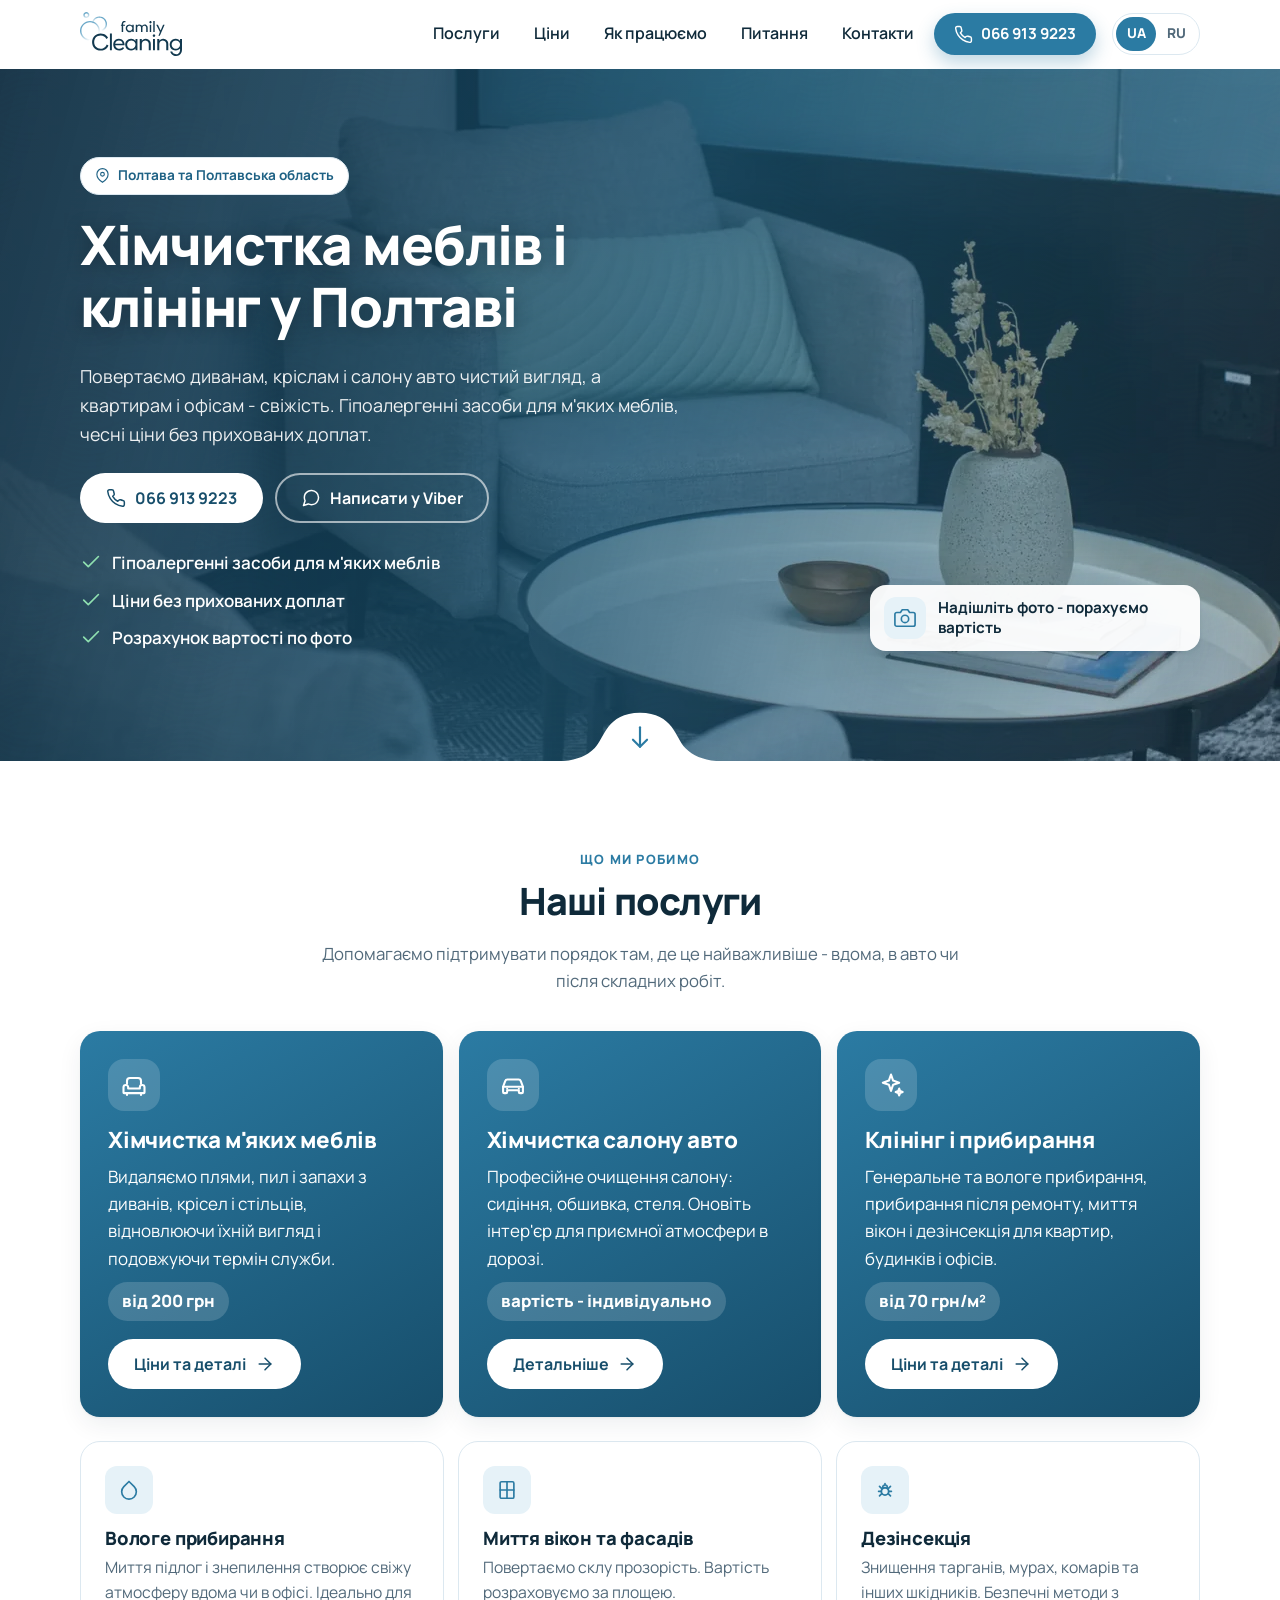
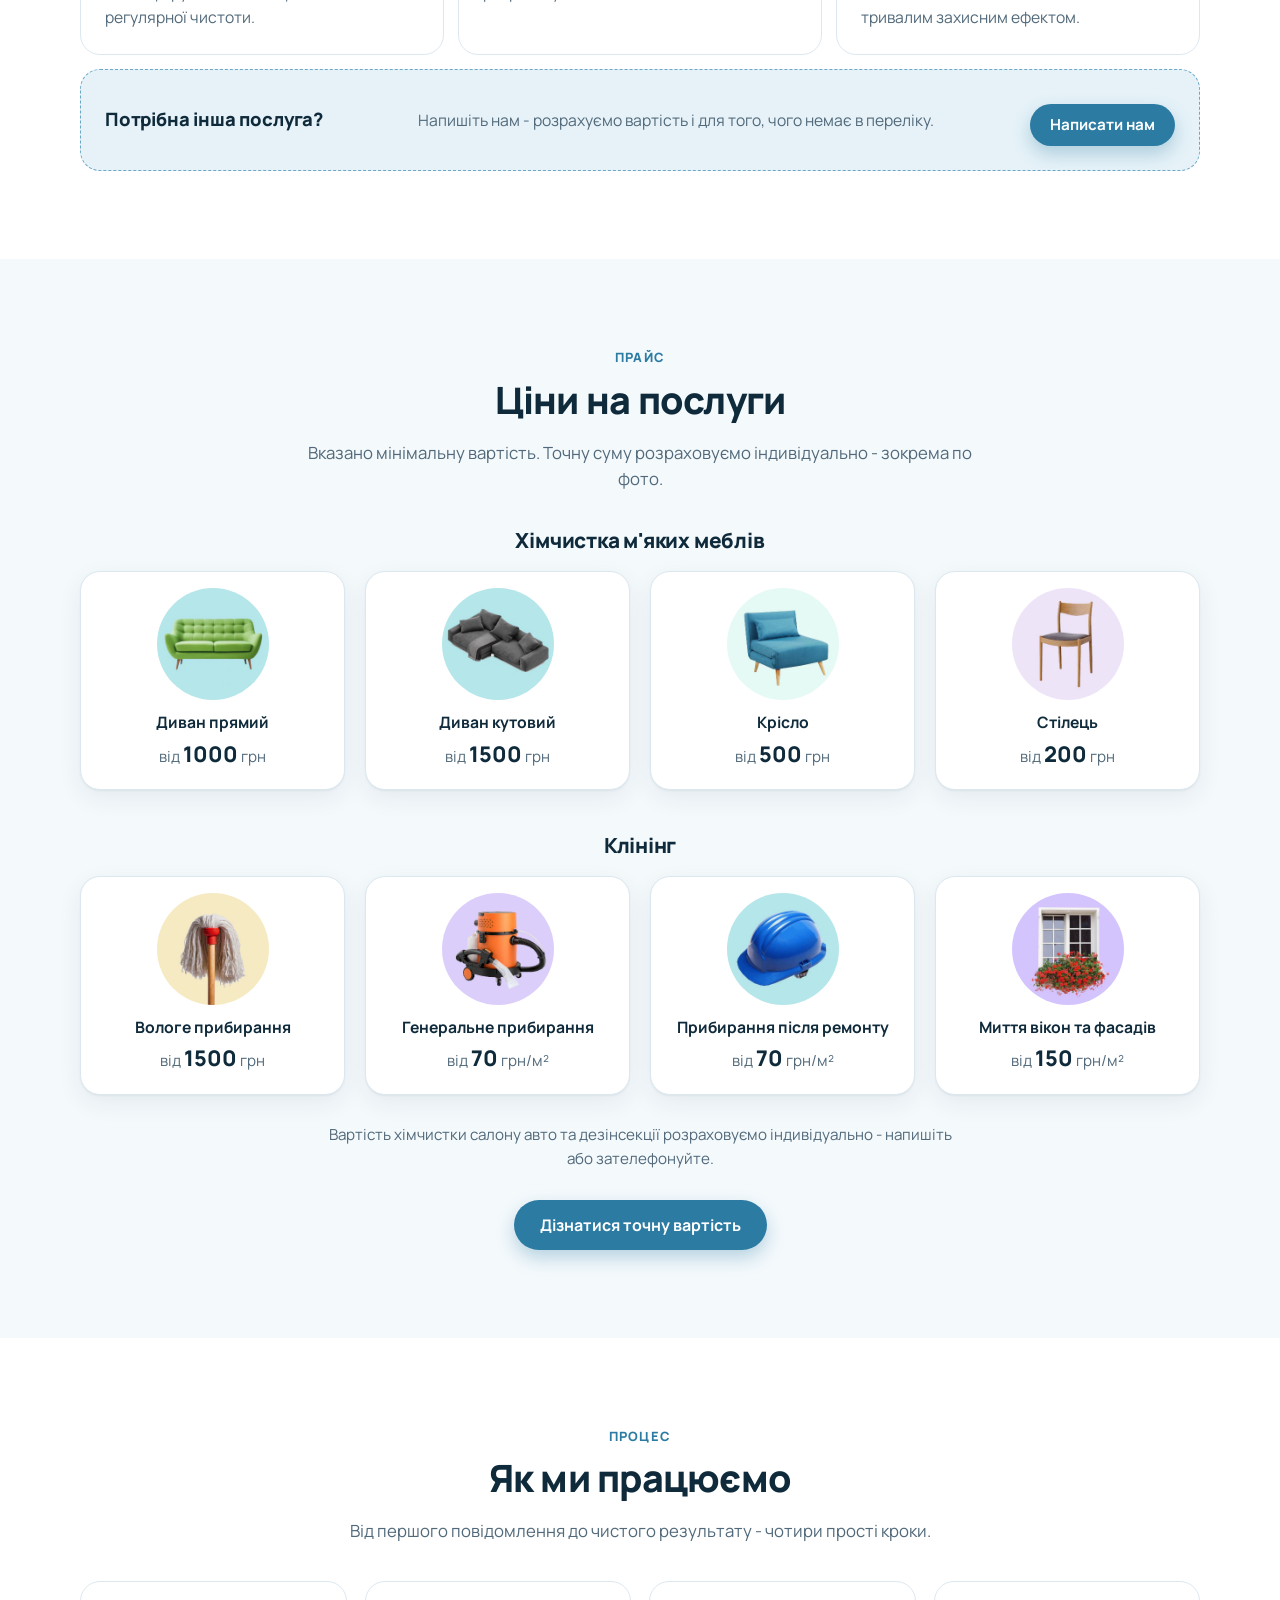
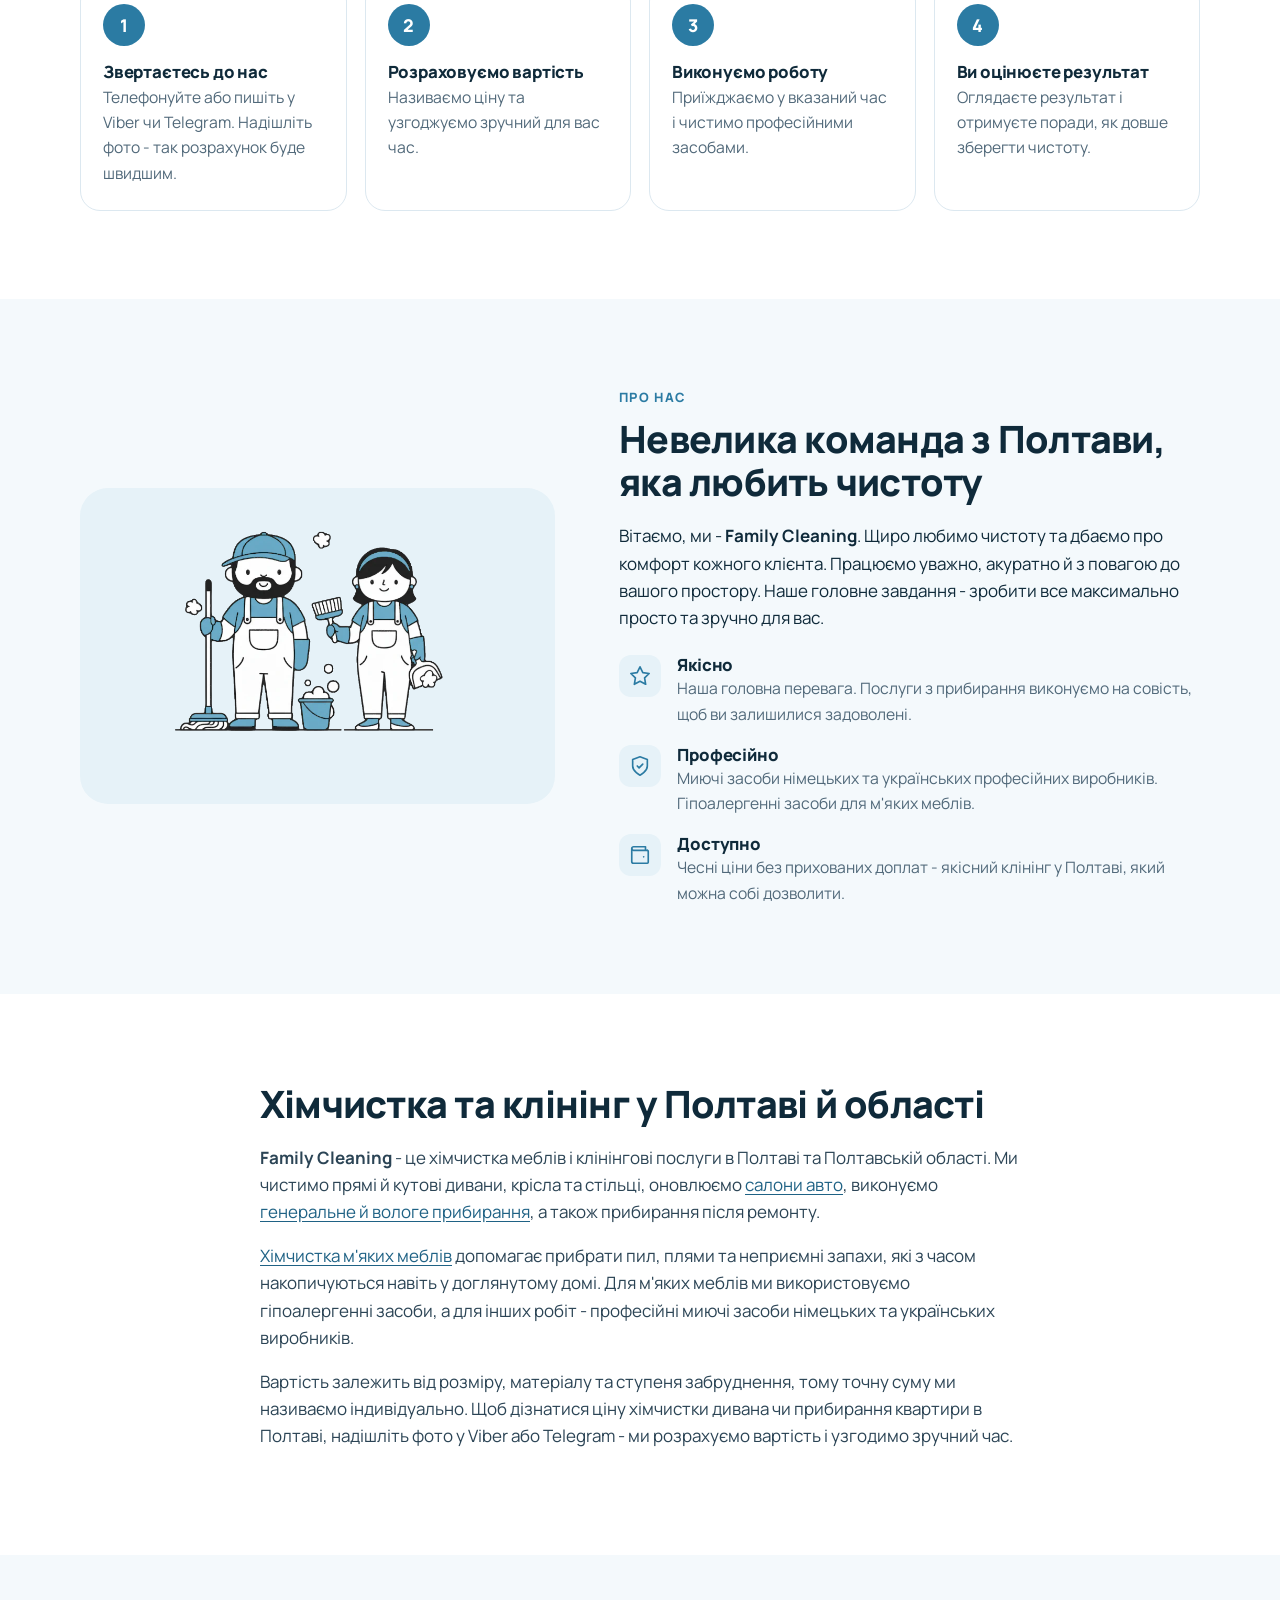
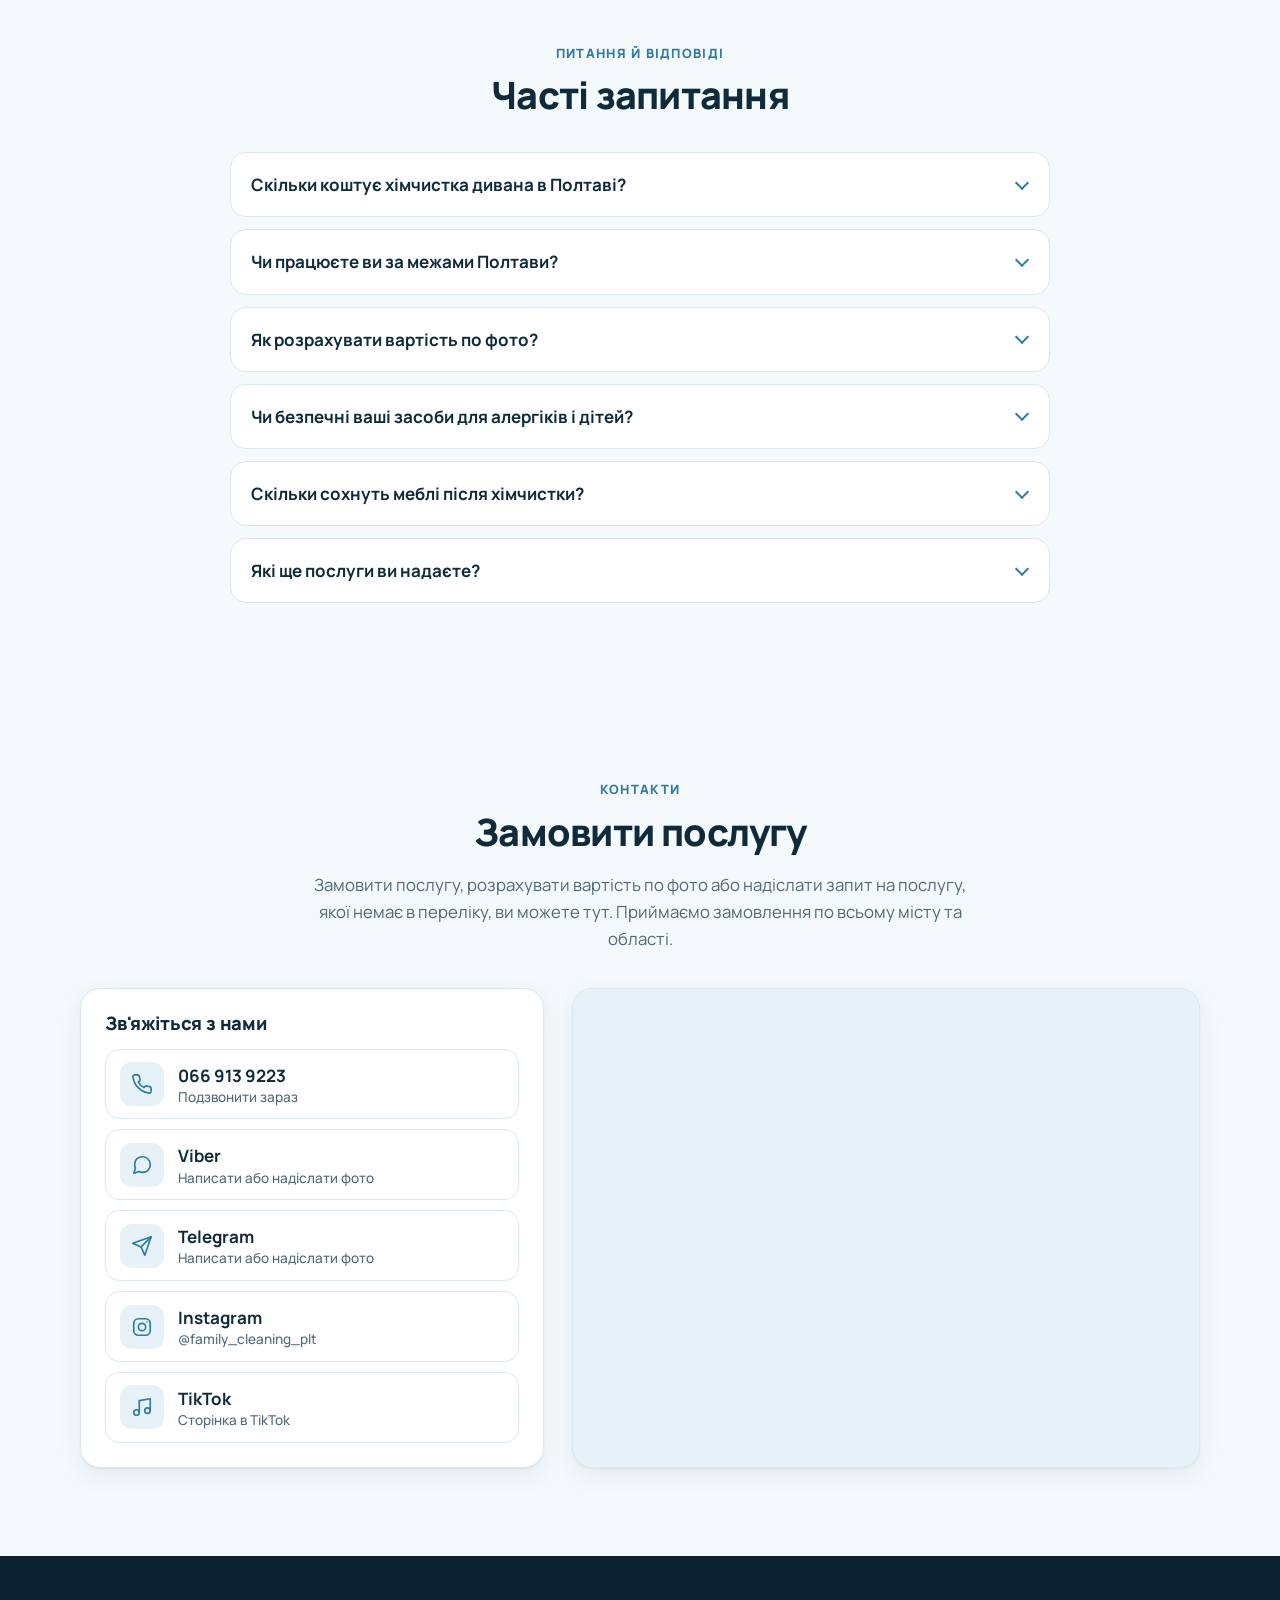
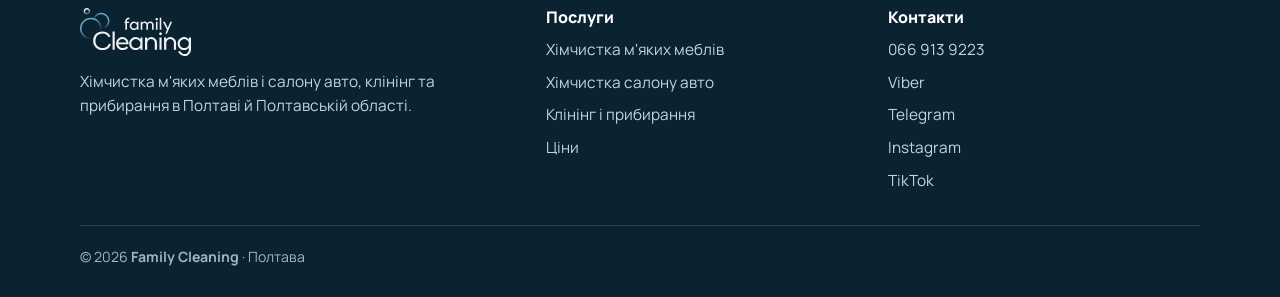
==== index.html @ a88cb1d6 "Refactor bug symbol in SVG definitions Updated the bug symbol definition to include additional attri" ====
<!DOCTYPE html>
<html lang="uk" data-alt="ru/">
<head>
<meta charset="utf-8">
<meta name="viewport" content="width=device-width, initial-scale=1">
<script>(function(){var d=document.documentElement;d.classList.add('js');try{var p=localStorage.getItem('fc_lang'),a=d.getAttribute('data-alt');if((p==='uk'||p==='ru')&&a&&p!==d.lang){location.replace(new URL(a,location.href).href+location.search+location.hash);}}catch(e){}})();</script>
<title>Хімчистка меблів і клінінг у Полтаві - Family Cleaning</title>
<meta name="description" content="Хімчистка диванів, крісел і салону авто, генеральне прибирання та прибирання після ремонту в Полтаві й області. Ціни від 200 грн. Розрахунок по фото.">
<link rel="canonical" href="https://famclean.com.ua/">
<link rel="alternate" hreflang="uk" href="https://famclean.com.ua/">
<link rel="alternate" hreflang="ru" href="https://famclean.com.ua/ru/">
<link rel="alternate" hreflang="x-default" href="https://famclean.com.ua/">
<meta property="og:type" content="website">
<meta property="og:locale" content="uk_UA">
<meta property="og:locale:alternate" content="ru_RU">
<meta property="og:site_name" content="Family Cleaning">
<meta property="og:title" content="Хімчистка меблів і клінінг у Полтаві - Family Cleaning">
<meta property="og:description" content="Хімчистка диванів, крісел і салону авто, генеральне прибирання та прибирання після ремонту в Полтаві й області. Ціни від 200 грн. Розрахунок по фото.">
<meta property="og:url" content="https://famclean.com.ua/">
<meta property="og:image" content="https://famclean.com.ua/img/og-cover.jpg">
<meta property="og:image:width" content="1200">
<meta property="og:image:height" content="630">
<meta property="og:image:alt" content="Family Cleaning - хімчистка меблів і клінінг у Полтаві">
<meta name="twitter:card" content="summary_large_image">
<meta name="theme-color" content="#2b7ba3">
<meta name="google-site-verification" content="99--LuBpgoL34rDlay3CEURhuqWhSlvif_Wz9FNeY6w">
<link rel="icon" href="img/favicon.ico" sizes="any">
<link rel="icon" type="image/png" sizes="32x32" href="img/favicon-32x32.png">
<link rel="icon" type="image/png" sizes="16x16" href="img/favicon-16x16.png">
<link rel="apple-touch-icon" sizes="180x180" href="img/apple-touch-icon.png">
<link rel="manifest" href="site.webmanifest">
<link rel="preconnect" href="https://fonts.googleapis.com">
<link rel="preconnect" href="https://fonts.gstatic.com" crossorigin>
<link rel="stylesheet" href="https://fonts.googleapis.com/css2?family=Manrope:wght@400;500;600;700;800&amp;display=swap">
<link rel="stylesheet" href="css/style.css?v=20261111">
<script type="application/ld+json">{"@context":"https://schema.org","@type":"LocalBusiness","@id":"https://famclean.com.ua/#business","name":"Family Cleaning","alternateName":"FamClean","url":"https://famclean.com.ua/","telephone":"+380669139223","image":"https://famclean.com.ua/img/og-cover.jpg","logo":"https://famclean.com.ua/img/android-chrome-512x512.png","description":"Хімчистка м'яких меблів і салону авто, генеральне прибирання та прибирання після ремонту в Полтаві та Полтавській області.","address":{"@type":"PostalAddress","addressLocality":"Полтава","addressRegion":"Полтавська область","addressCountry":"UA"},"areaServed":[{"@type":"City","name":"Полтава"},{"@type":"AdministrativeArea","name":"Полтавська область"}],"sameAs":["https://instagram.com/family_cleaning_plt/","https://www.tiktok.com/@lukyanchikova88"],"inLanguage":"uk","hasOfferCatalog":{"@type":"OfferCatalog","name":"Послуги Family Cleaning","itemListElement":[{"@type":"Offer","itemOffered":{"@type":"Service","name":"Хімчистка прямого дивана"},"priceSpecification":{"@type":"UnitPriceSpecification","minPrice":1000,"priceCurrency":"UAH"}},{"@type":"Offer","itemOffered":{"@type":"Service","name":"Хімчистка кутового дивана"},"priceSpecification":{"@type":"UnitPriceSpecification","minPrice":1500,"priceCurrency":"UAH"}},{"@type":"Offer","itemOffered":{"@type":"Service","name":"Хімчистка крісла"},"priceSpecification":{"@type":"UnitPriceSpecification","minPrice":500,"priceCurrency":"UAH"}},{"@type":"Offer","itemOffered":{"@type":"Service","name":"Хімчистка стільця"},"priceSpecification":{"@type":"UnitPriceSpecification","minPrice":200,"priceCurrency":"UAH"}},{"@type":"Offer","itemOffered":{"@type":"Service","name":"Вологе прибирання"},"priceSpecification":{"@type":"UnitPriceSpecification","minPrice":1500,"priceCurrency":"UAH"}},{"@type":"Offer","itemOffered":{"@type":"Service","name":"Генеральне прибирання"},"priceSpecification":{"@type":"UnitPriceSpecification","minPrice":70,"priceCurrency":"UAH","unitCode":"MTK","unitText":"м²"}},{"@type":"Offer","itemOffered":{"@type":"Service","name":"Прибирання після ремонту"},"priceSpecification":{"@type":"UnitPriceSpecification","minPrice":70,"priceCurrency":"UAH","unitCode":"MTK","unitText":"м²"}},{"@type":"Offer","itemOffered":{"@type":"Service","name":"Миття вікон та фасадів"},"priceSpecification":{"@type":"UnitPriceSpecification","minPrice":150,"priceCurrency":"UAH","unitCode":"MTK","unitText":"м²"}}]}}</script>
<script type="application/ld+json">{"@context":"https://schema.org","@type":"FAQPage","inLanguage":"uk","mainEntity":[{"@type":"Question","name":"Скільки коштує хімчистка дивана в Полтаві?","acceptedAnswer":{"@type":"Answer","text":"Хімчистка прямого дивана - від 1000 грн, кутового - від 1500 грн. Остаточна вартість залежить від розміру, матеріалу оббивки та ступеня забруднення, тому ми розраховуємо її індивідуально - зокрема по фото."}},{"@type":"Question","name":"Чи працюєте ви за межами Полтави?","acceptedAnswer":{"@type":"Answer","text":"Так, приймаємо замовлення по всьому місту та області. Напишіть або зателефонуйте - узгодимо деталі."}},{"@type":"Question","name":"Як розрахувати вартість по фото?","acceptedAnswer":{"@type":"Answer","text":"Надішліть кілька фото того, що потрібно почистити, у Viber або Telegram і коротко опишіть завдання. Ми розрахуємо вартість і запропонуємо зручний час."}},{"@type":"Question","name":"Чи безпечні ваші засоби для алергіків і дітей?","acceptedAnswer":{"@type":"Answer","text":"Для м'яких меблів ми використовуємо гіпоалергенні засоби. Якщо в сім'ї є алергіки, маленькі діти чи домашні тварини, повідомте нас заздалегідь - врахуємо це під час роботи."}},{"@type":"Question","name":"Скільки сохнуть меблі після хімчистки?","acceptedAnswer":{"@type":"Answer","text":"Час висихання залежить від тканини, товщини наповнювача та вентиляції в кімнаті - зазвичай від кількох годин до доби. Провітрюйте приміщення й не користуйтеся меблями, доки оббивка повністю не висохне."}},{"@type":"Question","name":"Які ще послуги ви надаєте?","acceptedAnswer":{"@type":"Answer","text":"Окрім хімчистки меблів і салону авто, ми виконуємо генеральне та вологе прибирання, прибирання після ремонту, миття вікон і фасадів, а також дезінсекцію."}}]}</script>
<!-- Google tag (gtag.js) -->
<script async src="https://www.googletagmanager.com/gtag/js?id=G-ZP1D5EXPBN"></script>
<script>window.dataLayer=window.dataLayer||[];function gtag(){dataLayer.push(arguments);}gtag('js',new Date());gtag('config','G-ZP1D5EXPBN');</script>
</head>
<body>
<a class="skip-link" href="#main">Перейти до змісту</a>
<svg width="0" height="0" style="position:absolute" aria-hidden="true" focusable="false"><defs>
<symbol id="i-phone" viewBox="0 0 24 24"><path d="M22 16.92v3a2 2 0 0 1-2.18 2 19.79 19.79 0 0 1-8.63-3.07 19.5 19.5 0 0 1-6-6 19.79 19.79 0 0 1-3.07-8.67A2 2 0 0 1 4.11 2h3a2 2 0 0 1 2 1.72 12.84 12.84 0 0 0 .7 2.81 2 2 0 0 1-.45 2.11L8.09 9.91a16 16 0 0 0 6 6l1.27-1.27a2 2 0 0 1 2.11-.45 12.84 12.84 0 0 0 2.81.7A2 2 0 0 1 22 16.92z"/></symbol>
<symbol id="i-chat" viewBox="0 0 24 24"><path d="M21 11.5a8.38 8.38 0 0 1-.9 3.8 8.5 8.5 0 0 1-7.6 4.7 8.38 8.38 0 0 1-3.8-.9L3 21l1.9-5.7a8.38 8.38 0 0 1-.9-3.8 8.5 8.5 0 0 1 4.7-7.6 8.38 8.38 0 0 1 3.8-.9h.5a8.48 8.48 0 0 1 8 8v.5z"/></symbol>
<symbol id="i-send" viewBox="0 0 24 24"><path d="M22 2 11 13"/><path d="M22 2 15 22l-4-9-9-4z"/></symbol>
<symbol id="i-insta" viewBox="0 0 24 24"><rect x="3" y="3" width="18" height="18" rx="5"/><circle cx="12" cy="12" r="4"/><path d="M17.5 6.5h.01"/></symbol>
<symbol id="i-music" viewBox="0 0 24 24"><path d="M9 18V5l12-2v13"/><circle cx="6" cy="18" r="3"/><circle cx="18" cy="16" r="3"/></symbol>
<symbol id="i-pin" viewBox="0 0 24 24"><path d="M21 10c0 7-9 13-9 13S3 17 3 10a9 9 0 0 1 18 0z"/><circle cx="12" cy="10" r="3"/></symbol>
<symbol id="i-check" viewBox="0 0 24 24"><path d="M20 6 9 17l-5-5"/></symbol>
<symbol id="i-arrow" viewBox="0 0 24 24"><path d="M5 12h14"/><path d="m12 5 7 7-7 7"/></symbol>
<symbol id="i-menu" viewBox="0 0 24 24"><path d="M3 6h18M3 12h18M3 18h18"/></symbol>
<symbol id="i-close" viewBox="0 0 24 24"><path d="M18 6 6 18M6 6l12 12"/></symbol>
<symbol id="i-camera" viewBox="0 0 24 24"><path d="M23 19a2 2 0 0 1-2 2H3a2 2 0 0 1-2-2V8a2 2 0 0 1 2-2h4l2-3h6l2 3h4a2 2 0 0 1 2 2z"/><circle cx="12" cy="13" r="4"/></symbol>
<symbol id="i-shield" viewBox="0 0 24 24"><path d="M12 22s8-4 8-10V5l-8-3-8 3v7c0 6 8 10 8 10z"/><path d="m9 12 2 2 4-4"/></symbol>
<symbol id="i-star" viewBox="0 0 24 24"><path d="m12 2 3.09 6.26L22 9.27l-5 4.87 1.18 6.88L12 17.77l-6.18 3.25L7 14.14 2 9.27l6.91-1.01z"/></symbol>
<symbol id="i-wallet" viewBox="0 0 24 24"><path d="M20 7H5a2 2 0 0 1 0-4h13v4"/><path d="M3 5v14a2 2 0 0 0 2 2h15a1 1 0 0 0 1-1V8a1 1 0 0 0-1-1"/><path d="M16 14h.01"/></symbol>
<symbol id="i-sofa" viewBox="0 0 24 24"><path d="M6 11V8.5A2.5 2.5 0 0 1 8.5 6h7A2.5 2.5 0 0 1 18 8.5V11"/><path d="M3 14a2 2 0 0 1 4 0v1h10v-1a2 2 0 0 1 4 0v4.5a.5.5 0 0 1-.5.5h-17a.5.5 0 0 1-.5-.5z"/><path d="M6 19v1.5M18 19v1.5"/></symbol>
<symbol id="i-car" viewBox="0 0 24 24"><path d="m3.5 13.5 1.8-4.9a2 2 0 0 1 1.9-1.3h9.6a2 2 0 0 1 1.9 1.3l1.8 4.9"/><path d="M3.5 13.5h17V18a1 1 0 0 1-1 1H18a1 1 0 0 1-1-1v-1.5H7V18a1 1 0 0 1-1 1H4.5a1 1 0 0 1-1-1z"/><path d="M7 15.2h.01M17 15.2h.01"/></symbol>
<symbol id="i-sparkle" viewBox="0 0 24 24"><path d="m12 3 1.8 5.2L19 10l-5.2 1.8L12 17l-1.8-5.2L5 10l5.2-1.8z"/><path d="m19 15 .8 2.2L22 18l-2.2.8L19 21l-.8-2.2L16 18l2.2-.8z"/></symbol>
<symbol id="i-tool" viewBox="0 0 24 24"><path d="M14.7 6.3a1 1 0 0 0 0 1.4l1.6 1.6a1 1 0 0 0 1.4 0l3.77-3.77a6 6 0 0 1-7.94 7.94l-6.91 6.91a2.12 2.12 0 0 1-3-3l6.91-6.91a6 6 0 0 1 7.94-7.94l-3.76 3.76z"/></symbol>
<symbol id="i-drop" viewBox="0 0 24 24"><path d="M12 2.69 17.66 8.35a8 8 0 1 1-11.31 0z"/></symbol>
<symbol id="i-window" viewBox="0 0 24 24"><rect x="4.5" y="3" width="15" height="18" rx="1.5"/><path d="M12 3v18M4.5 12h15"/></symbol>
<symbol id="i-bug" viewBox="0 0 24 24"><ellipse cx="12" cy="13.5" rx="4" ry="3.9999998" id="ellipse1" style="stroke-width:2"/><path id="path13" d="M 15.5,10.414214 18,8.0000001 M 16.5,13.5 H 19 M 15.5,16 18,18.5 m -9.4999999,-8.085786 -2.5,-2.4142139 M 9.5,9 c 0,-1.3807119 1.119288,-2.5 2.5,-2.5 1.380712,0 2.5,1.1192881 2.5,2.5 M 12,6.5 V 5.0000001 M 7.5000001,13.5 h -2.5 M 8.5,16 6.0000001,18.5" /></symbol>
</defs></svg>
<header class="site-header">
<div class="container header-inner">
<a class="brand" href="./" aria-label="Family Cleaning - на головну"><img src="img/logo-dark.svg" width="120" height="52" alt="Family Cleaning"></a>
<nav class="nav" id="nav" aria-label="Головне меню">
<a href="./#services">Послуги</a>
<a href="./#prices">Ціни</a>
<a href="./#how">Як працюємо</a>
<a href="./#faq">Питання</a>
<a href="./#contact">Контакти</a>
</nav>
<a class="btn btn--primary btn--sm header-phone" href="tel:+380669139223"><svg class="ico" aria-hidden="true"><use href="#i-phone"/></svg> 066 913 9223</a>
<div class="lang" role="group" aria-label="Мова"><a href="./" lang="uk" hreflang="uk" data-lang-switch="uk" aria-label="Українська" aria-current="true">UA</a><a href="ru/" lang="ru" hreflang="ru" data-lang-switch="ru" aria-label="Русский">RU</a></div>
<button class="burger" type="button" aria-expanded="false" aria-controls="nav" aria-label="Відкрити меню" data-label-open="Відкрити меню" data-label-close="Закрити меню"><svg class="ico" aria-hidden="true"><use href="#i-menu"/></svg></button>
</div>
</header>
<main id="main">

<section class="hero">
<img class="hero-bg" src="img/hero-1280.webp" srcset="img/hero-800.webp 800w, img/hero-1280.webp 1280w, img/clean-bg.webp 1920w" sizes="100vw" width="1920" height="1280" alt="Сіре м'яке крісло в інтер'єрі - хімчистка меблів у Полтаві" fetchpriority="high" decoding="async">
<div class="hero-shade" aria-hidden="true"></div>
<div class="container hero-content">
<div class="hero-copy">
<span class="chip"><svg class="ico" aria-hidden="true"><use href="#i-pin"/></svg> Полтава та Полтавська область</span>
<h1>Хімчистка меблів і клінінг у Полтаві</h1>
<p class="lead">Повертаємо диванам, кріслам і салону авто чистий вигляд, а квартирам і офісам - свіжість. Гіпоалергенні засоби для м'яких меблів, чесні ціни без прихованих доплат.</p>
<div class="btn-row">
<a class="btn btn--light" href="tel:+380669139223"><svg class="ico" aria-hidden="true"><use href="#i-phone"/></svg> 066 913 9223</a>
<a class="btn btn--outline-light" href="viber://chat?number=%2B380669139223"><svg class="ico" aria-hidden="true"><use href="#i-chat"/></svg> Написати у Viber</a>
</div>
<ul class="hero-points">
<li><svg class="ico" aria-hidden="true"><use href="#i-check"/></svg> Гіпоалергенні засоби для м'яких меблів</li>
<li><svg class="ico" aria-hidden="true"><use href="#i-check"/></svg> Ціни без прихованих доплат</li>
<li><svg class="ico" aria-hidden="true"><use href="#i-check"/></svg> Розрахунок вартості по фото</li>
</ul>
</div>
<div class="hero-badge"><span class="tile-ico"><svg class="ico" aria-hidden="true"><use href="#i-camera"/></svg></span><span>Надішліть фото - порахуємо вартість</span></div>
</div>
<a class="hero-scroll" href="#services" aria-label="Перейти до послуг"><svg class="ico" viewBox="0 0 24 24" aria-hidden="true"><path d="M12 3v18"/><path d="m5.5 14.5 6.5 6.5 6.5-6.5"/></svg></a>
</section>

<section class="section" id="services">
<div class="container">
<div class="section-head"><span class="eyebrow">Що ми робимо</span><h2>Наші послуги</h2><p>Допомагаємо підтримувати порядок там, де це найважливіше - вдома, в авто чи після складних робіт.</p></div>
<div class="cards-feature">
<article class="card-feature">
<span class="tile-ico"><svg class="ico" aria-hidden="true"><use href="#i-sofa"/></svg></span>
<h3>Хімчистка м'яких меблів</h3>
<p>Видаляємо плями, пил і запахи з диванів, крісел і стільців, відновлюючи їхній вигляд і подовжуючи термін служби.</p>
<span class="price-tag">від 200 грн</span>
<a class="btn btn--light" href="himchistka-mebliv-poltava/">Ціни та деталі <svg class="ico" aria-hidden="true"><use href="#i-arrow"/></svg></a>
</article>
<article class="card-feature">
<span class="tile-ico"><svg class="ico" aria-hidden="true"><use href="#i-car"/></svg></span>
<h3>Хімчистка салону авто</h3>
<p>Професійне очищення салону: сидіння, обшивка, стеля. Оновіть інтер'єр для приємної атмосфери в дорозі.</p>
<span class="price-tag">вартість - індивідуально</span>
<a class="btn btn--light" href="himchistka-salonu-avto-poltava/">Детальніше <svg class="ico" aria-hidden="true"><use href="#i-arrow"/></svg></a>
</article>
<article class="card-feature">
<span class="tile-ico"><svg class="ico" aria-hidden="true"><use href="#i-sparkle"/></svg></span>
<h3>Клінінг і прибирання</h3>
<p>Генеральне та вологе прибирання, прибирання після ремонту, миття вікон і дезінсекція для квартир, будинків і офісів.</p>
<span class="price-tag">від 70 грн/м²</span>
<a class="btn btn--light" href="klining-poltava/">Ціни та деталі <svg class="ico" aria-hidden="true"><use href="#i-arrow"/></svg></a>
</article>
</div>
<div class="cards-grid">
<a class="card card--link" href="klining-poltava/#wet">
<span class="tile-ico"><svg class="ico" aria-hidden="true"><use href="#i-drop"/></svg></span>
<h3>Вологе прибирання</h3>
<p>Миття підлог і знепилення створює свіжу атмосферу вдома чи в офісі. Ідеально для регулярної чистоти.</p>
</a>
<a class="card card--link" href="klining-poltava/#windows">
<span class="tile-ico"><svg class="ico" aria-hidden="true"><use href="#i-window"/></svg></span>
<h3>Миття вікон та фасадів</h3>
<p>Повертаємо склу прозорість. Вартість розраховуємо за площею.</p>
</a>
<a class="card card--link" href="klining-poltava/#pest">
<span class="tile-ico"><svg class="ico" aria-hidden="true"><use href="#i-bug"/></svg></span>
<h3>Дезінсекція</h3>
<p>Знищення тарганів, мурах, комарів та інших шкідників. Безпечні методи з тривалим захисним ефектом.</p>
</a>
<article class="card card--cta">
<h3>Потрібна інша послуга?</h3>
<p>Напишіть нам - розрахуємо вартість і для того, чого немає в переліку.</p>
<a class="btn btn--primary btn--sm" href="#contact">Написати нам</a>
</article>
</div>
</div>
</section>

<section class="section section--alt" id="prices">
<div class="container">
<div class="section-head"><span class="eyebrow">Прайс</span><h2>Ціни на послуги</h2><p>Вказано мінімальну вартість. Точну суму розраховуємо індивідуально - зокрема по фото.</p></div>
<div class="price-block">
<h3>Хімчистка м'яких меблів</h3>
<div class="price-grid">
<div class="price-card">
<div class="price-thumb"><img src="img/cat/sofa.webp" alt="Хімчистка прямого дивана" width="256" height="256" loading="lazy" decoding="async"></div>
<h4>Диван прямий</h4>
<p class="price">від <strong>1000</strong> грн</p>
</div>
<div class="price-card">
<div class="price-thumb"><img src="img/cat/sofa_cor.webp" alt="Хімчистка кутового дивана" width="256" height="256" loading="lazy" decoding="async"></div>
<h4>Диван кутовий</h4>
<p class="price">від <strong>1500</strong> грн</p>
</div>
<div class="price-card">
<div class="price-thumb"><img src="img/cat/armchair.webp" alt="Хімчистка крісла" width="256" height="256" loading="lazy" decoding="async"></div>
<h4>Крісло</h4>
<p class="price">від <strong>500</strong> грн</p>
</div>
<div class="price-card">
<div class="price-thumb"><img src="img/cat/chair.webp" alt="Хімчистка стільця" width="256" height="256" loading="lazy" decoding="async"></div>
<h4>Стілець</h4>
<p class="price">від <strong>200</strong> грн</p>
</div>
</div>
</div>
<div class="price-block">
<h3>Клінінг</h3>
<div class="price-grid">
<div class="price-card">
<div class="price-thumb"><img src="img/cat/mop.webp" alt="Вологе прибирання" width="256" height="256" loading="lazy" decoding="async"></div>
<h4>Вологе прибирання</h4>
<p class="price">від <strong>1500</strong> грн</p>
</div>
<div class="price-card">
<div class="price-thumb"><img src="img/cat/gen_clean.webp" alt="Генеральне прибирання" width="256" height="256" loading="lazy" decoding="async"></div>
<h4>Генеральне прибирання</h4>
<p class="price">від <strong>70</strong> грн/м²</p>
</div>
<div class="price-card">
<div class="price-thumb"><img src="img/cat/after-repair.webp" alt="Прибирання після ремонту" width="256" height="256" loading="lazy" decoding="async"></div>
<h4>Прибирання після ремонту</h4>
<p class="price">від <strong>70</strong> грн/м²</p>
</div>
<div class="price-card">
<div class="price-thumb"><img src="img/cat/window.webp" alt="Миття вікон та фасадів" width="256" height="256" loading="lazy" decoding="async"></div>
<h4>Миття вікон та фасадів</h4>
<p class="price">від <strong>150</strong> грн/м²</p>
</div>
</div>
</div>
<p class="price-note">Вартість хімчистки салону авто та дезінсекції розраховуємо індивідуально - напишіть або зателефонуйте.</p>
<div class="price-cta"><a class="btn btn--primary" href="#contact">Дізнатися точну вартість</a></div>
</div>
</section>

<section class="section" id="how">
<div class="container">
<div class="section-head"><span class="eyebrow">Процес</span><h2>Як ми працюємо</h2><p>Від першого повідомлення до чистого результату - чотири прості кроки.</p></div>
<ol class="steps">
<li><h3>Звертаєтесь до нас</h3><p>Телефонуйте або пишіть у Viber чи Telegram. Надішліть фото - так розрахунок буде швидшим.</p></li>
<li><h3>Розраховуємо вартість</h3><p>Називаємо ціну та узгоджуємо зручний для вас час.</p></li>
<li><h3>Виконуємо роботу</h3><p>Приїжджаємо у вказаний час і чистимо професійними засобами.</p></li>
<li><h3>Ви оцінюєте результат</h3><p>Оглядаєте результат і отримуєте поради, як довше зберегти чистоту.</p></li>
</ol>
</div>
</section>

<section class="section section--alt" id="about">
<div class="container about-grid">
<div class="about-art"><img src="img/about-img.webp" width="800" height="496" alt="Ілюстрація: двоє клінерів зі шваброю, щіткою та відром" loading="lazy" decoding="async"></div>
<div>
<span class="eyebrow">Про нас</span>
<h2>Невелика команда з Полтави, яка любить чистоту</h2>
<p>Вітаємо, ми - <strong>Family Cleaning</strong>. Щиро любимо чистоту та дбаємо про комфорт кожного клієнта. Працюємо уважно, акуратно й з повагою до вашого простору. Наше головне завдання - зробити все максимально просто та зручно для вас.</p>
<ul class="features">
<li><span class="tile-ico"><svg class="ico" aria-hidden="true"><use href="#i-star"/></svg></span><div><h3>Якісно</h3><p>Наша головна перевага. Послуги з прибирання виконуємо на совість, щоб ви залишилися задоволені.</p></div></li>
<li><span class="tile-ico"><svg class="ico" aria-hidden="true"><use href="#i-shield"/></svg></span><div><h3>Професійно</h3><p>Миючі засоби німецьких та українських професійних виробників. Гіпоалергенні засоби для м'яких меблів.</p></div></li>
<li><span class="tile-ico"><svg class="ico" aria-hidden="true"><use href="#i-wallet"/></svg></span><div><h3>Доступно</h3><p>Чесні ціни без прихованих доплат - якісний клінінг у Полтаві, який можна собі дозволити.</p></div></li>
</ul>
</div>
</div>
</section>

<section class="section" id="info">
<div class="container">
<div class="prose">
<h2>Хімчистка та клінінг у Полтаві й області</h2>
<p><strong>Family Cleaning</strong> - це хімчистка меблів і клінінгові послуги в Полтаві та Полтавській області. Ми чистимо прямі й кутові дивани, крісла та стільці, оновлюємо <a href="himchistka-salonu-avto-poltava/">салони авто</a>, виконуємо <a href="klining-poltava/">генеральне й вологе прибирання</a>, а також прибирання після ремонту.</p>
<p><a href="himchistka-mebliv-poltava/">Хімчистка м'яких меблів</a> допомагає прибрати пил, плями та неприємні запахи, які з часом накопичуються навіть у доглянутому домі. Для м'яких меблів ми використовуємо гіпоалергенні засоби, а для інших робіт - професійні миючі засоби німецьких та українських виробників.</p>
<p>Вартість залежить від розміру, матеріалу та ступеня забруднення, тому точну суму ми називаємо індивідуально. Щоб дізнатися ціну хімчистки дивана чи прибирання квартири в Полтаві, надішліть фото у Viber або Telegram - ми розрахуємо вартість і узгодимо зручний час.</p>
</div>
</div>
</section>

<section class="section section--alt" id="faq">
<div class="container">
<div class="section-head"><span class="eyebrow">Питання й відповіді</span><h2>Часті запитання</h2></div>
<div class="faq">
<details><summary>Скільки коштує хімчистка дивана в Полтаві?</summary><div class="faq-a"><p>Хімчистка прямого дивана - від 1000 грн, кутового - від 1500 грн. Остаточна вартість залежить від розміру, матеріалу оббивки та ступеня забруднення, тому ми розраховуємо її індивідуально - зокрема по фото.</p></div></details>
<details><summary>Чи працюєте ви за межами Полтави?</summary><div class="faq-a"><p>Так, приймаємо замовлення по всьому місту та області. Напишіть або зателефонуйте - узгодимо деталі.</p></div></details>
<details><summary>Як розрахувати вартість по фото?</summary><div class="faq-a"><p>Надішліть кілька фото того, що потрібно почистити, у Viber або Telegram і коротко опишіть завдання. Ми розрахуємо вартість і запропонуємо зручний час.</p></div></details>
<details><summary>Чи безпечні ваші засоби для алергіків і дітей?</summary><div class="faq-a"><p>Для м'яких меблів ми використовуємо гіпоалергенні засоби. Якщо в сім'ї є алергіки, маленькі діти чи домашні тварини, повідомте нас заздалегідь - врахуємо це під час роботи.</p></div></details>
<details><summary>Скільки сохнуть меблі після хімчистки?</summary><div class="faq-a"><p>Час висихання залежить від тканини, товщини наповнювача та вентиляції в кімнаті - зазвичай від кількох годин до доби. Провітрюйте приміщення й не користуйтеся меблями, доки оббивка повністю не висохне.</p></div></details>
<details><summary>Які ще послуги ви надаєте?</summary><div class="faq-a"><p>Окрім хімчистки меблів і салону авто, ми виконуємо генеральне та вологе прибирання, прибирання після ремонту, миття вікон і фасадів, а також дезінсекцію.</p></div></details>
</div>
</div>
</section>

<section class="section section--alt" id="contact">
<div class="container">
<div class="section-head"><span class="eyebrow">Контакти</span><h2>Замовити послугу</h2><p>Замовити послугу, розрахувати вартість по фото або надіслати запит на послугу, якої немає в переліку, ви можете тут. Приймаємо замовлення по всьому місту та області.</p></div>
<div class="contact-grid">
<div class="contact-card">
<h3>Зв'яжіться з нами</h3>
<ul class="contact-list">
<li><a href="tel:+380669139223"><span class="tile-ico"><svg class="ico" aria-hidden="true"><use href="#i-phone"/></svg></span><span>066 913 9223<small>Подзвонити зараз</small></span></a></li>
<li><a href="viber://chat?number=%2B380669139223"><span class="tile-ico"><svg class="ico" aria-hidden="true"><use href="#i-chat"/></svg></span><span>Viber<small>Написати або надіслати фото</small></span></a></li>
<li><a href="https://t.me/+380669139223" rel="noopener"><span class="tile-ico"><svg class="ico" aria-hidden="true"><use href="#i-send"/></svg></span><span>Telegram<small>Написати або надіслати фото</small></span></a></li>
<li><a href="https://instagram.com/family_cleaning_plt/" rel="noopener"><span class="tile-ico"><svg class="ico" aria-hidden="true"><use href="#i-insta"/></svg></span><span>Instagram<small>@family_cleaning_plt</small></span></a></li>
<li><a href="https://www.tiktok.com/@lukyanchikova88" rel="noopener"><span class="tile-ico"><svg class="ico" aria-hidden="true"><use href="#i-music"/></svg></span><span>TikTok<small>Сторінка в TikTok</small></span></a></li>
</ul>
</div>
<div class="map"><iframe src="https://www.google.com/maps/embed?pb=!1m18!1m12!1m3!1d82721.1626801863!2d34.54504792244252!3d49.615919673461676!2m3!1f0!2f0!3f0!3m2!1i1024!2i768!4f13.1!3m3!1m2!1s0x40d825e425e6ba6b%3A0xcf3e6bdfb9e4ca82!2z0J_QvtC70YLQsNCy0LAsINCf0L7Qu9GC0LDQstGB0YzQutCwINC-0LHQu9Cw0YHRgtGMLCAzNjAwMA!5e0!3m2!1suk!2sua!4v1744300834224!5m2!1suk!2sua" title="Карта: Полтава та область" loading="lazy" allowfullscreen referrerpolicy="no-referrer-when-downgrade"></iframe></div>
</div>
</div>
</section>

</main>
<footer class="site-footer">
<div class="container">
<div class="footer-grid">
<div>
<img src="img/logo.svg" width="120" height="52" alt="Family Cleaning" loading="lazy">
<p>Хімчистка м'яких меблів і салону авто, клінінг та прибирання в Полтаві й Полтавській області.</p>
</div>
<div>
<h2>Послуги</h2>
<ul>
<li><a href="himchistka-mebliv-poltava/">Хімчистка м'яких меблів</a></li>
<li><a href="himchistka-salonu-avto-poltava/">Хімчистка салону авто</a></li>
<li><a href="klining-poltava/">Клінінг і прибирання</a></li>
<li><a href="./#prices">Ціни</a></li>
</ul>
</div>
<div>
<h2>Контакти</h2>
<ul>
<li><a href="tel:+380669139223">066 913 9223</a></li>
<li><a href="viber://chat?number=%2B380669139223">Viber</a></li>
<li><a href="https://t.me/+380669139223" rel="noopener">Telegram</a></li>
<li><a href="https://instagram.com/family_cleaning_plt/" rel="noopener">Instagram</a></li>
<li><a href="https://www.tiktok.com/@lukyanchikova88" rel="noopener">TikTok</a></li>
</ul>
</div>
</div>
<div class="footer-bottom">© 2026 <strong>Family Cleaning</strong> · Полтава</div>
</div>
</footer>
<nav class="mobile-bar" aria-label="Швидкий зв'язок">
<a class="is-primary" href="tel:+380669139223"><svg class="ico" aria-hidden="true"><use href="#i-phone"/></svg><span>Подзвонити</span></a>
<a href="viber://chat?number=%2B380669139223"><svg class="ico" aria-hidden="true"><use href="#i-chat"/></svg><span>Viber</span></a>
<a href="https://t.me/+380669139223" rel="noopener"><svg class="ico" aria-hidden="true"><use href="#i-send"/></svg><span>Telegram</span></a>
</nav>
<script src="js/main.js?v=20261111" defer></script>
</body>
</html>
---- css/style.css ----
/* Family Cleaning - стилі сайту (mobile-first, без фреймворків) */

/* ===== Tokens ===== */
:root {
  --ink: #0f2a3a;
  --muted: #51697a;
  --bg: #f4f9fc;
  --surface: #fff;
  --line: #dce8f0;
  --brand: #2b7ba3;
  --brand-dark: #1f6285;
  --brand-deep: #174e6b;
  --brand-soft: #e6f2f8;
  --accent: #6aa8c8;
  --ok: #17936a;
  --radius: 20px;
  --shadow: 0 1px 2px rgba(15, 42, 58, .05), 0 8px 24px rgba(15, 42, 58, .07);
  --shadow-lg: 0 2px 4px rgba(15, 42, 58, .06), 0 24px 56px rgba(15, 42, 58, .16);
  --font: "Manrope", system-ui, -apple-system, "Segoe UI", Roboto, "Helvetica Neue", Arial, sans-serif;
  --header-h: 68px;
}

/* ===== Base ===== */
*, *::before, *::after { box-sizing: border-box; -webkit-tap-highlight-color: transparent; }
a, button, summary, label, input { -webkit-tap-highlight-color: transparent; touch-action: manipulation; }

html {
  scroll-behavior: smooth;
  scroll-padding-top: calc(var(--header-h) + 12px);
  -webkit-text-size-adjust: 100%;
}

body {
  margin: 0;
  font-family: var(--font);
  font-size: 17px;
  line-height: 1.6;
  color: var(--ink);
  background: var(--surface);
  -webkit-font-smoothing: antialiased;
}

img { max-width: 100%; height: auto; display: block; }

a { color: var(--brand-dark); text-underline-offset: 3px; }
a:hover { color: var(--brand-deep); }

h1, h2, h3 { margin: 0 0 .5em; line-height: 1.15; letter-spacing: -.02em; font-weight: 800; }
h1 { font-size: clamp(2rem, 7.4vw, 3.4rem); }
h2 { font-size: clamp(1.6rem, 4.6vw, 2.35rem); }
h3 { font-size: 1.15rem; letter-spacing: -.01em; }
p { margin: 0 0 1em; }

:focus-visible { outline: 3px solid var(--accent); outline-offset: 3px; border-radius: 6px; }

.container { width: min(1120px, 100% - 40px); margin-inline: auto; }

.skip-link {
  position: absolute; left: 12px; top: -64px; z-index: 100;
  background: var(--ink); color: #fff; padding: 10px 16px; border-radius: 10px; text-decoration: none;
}
.skip-link:focus { top: 12px; color: #fff; }

.sr-only {
  position: absolute; width: 1px; height: 1px; padding: 0; margin: -1px;
  overflow: hidden; clip: rect(0, 0, 0, 0); white-space: nowrap; border: 0;
}

.ico {
  width: 1.25em; height: 1.25em; flex: none;
  fill: none; stroke: currentColor; stroke-width: 1.8; stroke-linecap: round; stroke-linejoin: round;
}

/* ===== Buttons ===== */
.btn {
  display: inline-flex; align-items: center; justify-content: center; gap: .55em;
  min-height: 50px; padding: 0 24px; border-radius: 999px;
  font: 700 1rem/1 var(--font); text-decoration: none; white-space: nowrap;
  border: 2px solid transparent; cursor: pointer;
  transition: background .2s, color .2s, border-color .2s, transform .2s, box-shadow .2s;
}
.btn--primary { background: var(--brand); color: #fff; box-shadow: 0 8px 18px rgba(43, 123, 163, .3); }
.btn--primary:hover { background: var(--brand-dark); color: #fff; transform: translateY(-1px); }
.btn--ghost { background: #fff; color: var(--brand-dark); border-color: var(--line); }
.btn--ghost:hover { border-color: var(--accent); background: var(--brand-soft); color: var(--brand-deep); }
.btn--light { background: #fff; color: var(--brand-deep); }
.btn--light:hover { background: var(--brand-soft); color: var(--brand-deep); }
.btn--outline-light { background: transparent; color: #fff; border-color: rgba(255, 255, 255, .6); }
.btn--outline-light:hover { background: rgba(255, 255, 255, .12); color: #fff; border-color: #fff; }
.btn--sm { min-height: 42px; padding: 0 18px; font-size: .95rem; }
.btn-row { display: flex; flex-wrap: wrap; gap: 12px; }

@media (max-width: 560px) {
  .btn-row { flex-direction: column; }
  .btn-row .btn { width: 100%; }
}

/* ===== Header ===== */
.site-header {
  position: sticky; top: 0; z-index: 50;
  background: rgba(255, 255, 255, .9);
  -webkit-backdrop-filter: saturate(1.4) blur(12px); backdrop-filter: saturate(1.4) blur(12px);
  border-bottom: 1px solid transparent; transition: border-color .2s, box-shadow .2s;
}
.site-header.is-scrolled { border-color: var(--line); box-shadow: 0 6px 20px rgba(15, 42, 58, .05); }

.header-inner { display: flex; align-items: center; justify-content: space-between; min-height: var(--header-h); gap: 16px; flex-wrap: wrap; }
.brand { display: inline-flex; line-height: 0; }
.brand img { height: 44px; width: auto; }

.nav { display: flex; flex-wrap: wrap; gap: 4px 18px; width: 100%; padding-bottom: 12px; }
.nav a { color: var(--ink); text-decoration: none; font-weight: 600; padding: 8px 4px; border-radius: 8px; }
.nav a:hover { color: var(--brand); }

.header-phone { display: none; }

.burger { display: none; width: 46px; height: 46px; border-radius: 14px; border: 1px solid var(--line); background: #fff; color: var(--ink); cursor: pointer; place-items: center; }
.burger .ico { width: 24px; height: 24px; }

/* с JS на мобильном меню сворачивается */
.js .burger { display: grid; }
.js .nav {
  display: none; position: absolute; top: 100%; left: 0; right: 0;
  flex-direction: column; gap: 2px; width: auto; padding: 8px 20px 18px;
  background: #fff; border-bottom: 1px solid var(--line); box-shadow: 0 18px 30px rgba(15, 42, 58, .1);
}
.js .nav.is-open { display: flex; }
.js .nav a { font-size: 1.1rem; padding: 12px 4px; border-bottom: 1px solid var(--line); }
.js .nav a:last-child { border-bottom: 0; }

@media (min-width: 900px) {
  .header-inner { flex-wrap: nowrap; }
  .nav, .js .nav {
    display: flex; position: static; flex-direction: row; width: auto; padding: 0;
    background: none; border: 0; box-shadow: none; gap: 6px 26px; margin-left: auto;
  }
  .js .nav a { font-size: 1rem; padding: 8px 4px; border-bottom: 0; }
  .js .burger, .burger { display: none; }
  .header-phone { display: inline-flex; }
}

/* ===== Hero (big picture) ===== */
.hero {
  position: relative; isolation: isolate; overflow: hidden; color: #fff;
  min-height: 560px; display: flex; align-items: center;
  padding: 56px 0 84px; background: var(--brand-deep);
}
.hero-bg { position: absolute; inset: 0; width: 100%; height: 100%; object-fit: cover; z-index: -3; }
.hero-shade {
  position: absolute; inset: 0; z-index: -2;
  background: linear-gradient(105deg, rgba(10, 38, 56, .9) 0%, rgba(23, 78, 107, .7) 50%, rgba(23, 78, 107, .2) 100%);
}
.hero-shade::before {
  content: ""; position: absolute; inset: 0; background: url(../img/patt.webp) center / 420px repeat;
  opacity: .12; mix-blend-mode: soft-light;
}
.hero::after {
  content: ""; position: absolute; left: 50%; bottom: -1px; width: 168px; height: 46px; margin-left: -84px; z-index: -1;
  background: #fff;
  -webkit-mask: url("data:image/svg+xml,%3Csvg xmlns='http://www.w3.org/2000/svg' viewBox='0 0 168 46' preserveAspectRatio='none'%3E%3Cpath d='M0 46C24 46 36 44 46 34C54 26 56 4 84 4S114 26 122 34C132 44 144 46 168 46z'/%3E%3C/svg%3E") center / 100% 100% no-repeat;
          mask: url("data:image/svg+xml,%3Csvg xmlns='http://www.w3.org/2000/svg' viewBox='0 0 168 46' preserveAspectRatio='none'%3E%3Cpath d='M0 46C24 46 36 44 46 34C54 26 56 4 84 4S114 26 122 34C132 44 144 46 168 46z'/%3E%3C/svg%3E") center / 100% 100% no-repeat;
}
.hero-scroll {
  position: absolute; left: 50%; bottom: 4px; width: 40px; height: 40px; margin-left: -20px; z-index: 1;
  display: grid; place-items: center; border-radius: 50%; color: var(--brand); text-decoration: none;
}
.hero-scroll .ico { width: 26px; height: 26px; fill: none; stroke: currentColor; stroke-width: 2; stroke-linecap: round; stroke-linejoin: round; animation: nudge 2s ease-in-out infinite; }
@keyframes nudge { 0%, 100% { transform: translateY(-2px); } 50% { transform: translateY(3px); } }
@media (prefers-reduced-motion: reduce) { .hero-scroll .ico { animation: none; } }
.hero-content { display: grid; gap: 28px; }
.hero-copy { max-width: 640px; }
.hero h1 { color: #fff; margin-bottom: .45em; text-shadow: 0 2px 18px rgba(0, 0, 0, .25); }
.hero .lead { font-size: 1.12rem; color: rgba(255, 255, 255, .92); max-width: 34em; margin-bottom: 1.4em; }

.chip {
  display: inline-flex; align-items: center; gap: 8px;
  background: #fff; border: 1px solid var(--line); color: var(--brand-dark);
  font-weight: 700; font-size: .85rem; padding: 7px 14px; border-radius: 999px; margin-bottom: 18px;
}
.chip .ico { width: 1.1em; height: 1.1em; }

.hero-points { list-style: none; margin: 26px 0 0; padding: 0; display: grid; gap: 10px; }
.hero-points li { display: flex; gap: 10px; align-items: flex-start; font-weight: 600; }
.hero-points .ico { color: #8fe0b0; width: 1.3em; height: 1.3em; margin-top: .12em; }

.hero-badge {
  display: none; align-items: center; gap: 12px; max-width: 330px;
  background: rgba(255, 255, 255, .95); color: var(--ink);
  border-radius: 16px; padding: 12px 14px; box-shadow: var(--shadow-lg);
  font-weight: 700; font-size: .95rem; line-height: 1.3;
}
.tile-ico {
  width: 42px; height: 42px; flex: none; border-radius: 12px;
  background: var(--brand-soft); color: var(--brand); display: grid; place-items: center;
}
.tile-ico .ico { width: 22px; height: 22px; }

@media (min-width: 900px) {
  .hero { min-height: 660px; padding: 88px 0 110px; }
  .hero::after { width: 200px; height: 54px; margin-left: -100px; }
  .hero-content { grid-template-columns: 1fr auto; align-items: end; gap: 56px; }
  .hero-badge { display: flex; }
}

/* ===== Language switcher ===== */
.lang { display: inline-flex; padding: 3px; border: 1px solid var(--line); border-radius: 999px; background: #fff; margin-left: auto; }
.lang a { min-width: 40px; padding: 6px 10px; text-align: center; border-radius: 999px; font-weight: 800; font-size: .85rem; color: var(--muted); text-decoration: none; }
.lang a[aria-current="true"] { background: var(--brand); color: #fff; }
.lang a:not([aria-current]):hover { color: var(--brand); }
.header-phone + .lang { margin-left: 0; }
@media (min-width: 900px) { .nav, .js .nav { margin-left: auto; } .lang { margin-left: 0; } }

/* ===== Helpers ===== */
.subhead { text-align: center; margin: 44px 0 20px; font-size: 1.3rem; }
.link-arrow { display: inline-flex; align-items: center; gap: 6px; font-weight: 700; text-decoration: none; margin-top: 10px; }
.link-arrow .ico { width: 1.1em; height: 1.1em; }
.card--link { text-decoration: none; color: inherit; transition: transform .15s, box-shadow .15s; }
.card--link:hover { transform: translateY(-2px); box-shadow: var(--shadow-lg); }
.price-chip { display: inline-block; background: var(--brand-soft); color: var(--brand-deep); font-weight: 800; padding: 5px 12px; border-radius: 999px; font-size: .9rem; }
.panel-note { color: var(--muted); font-size: .95rem; margin-top: 12px; }
.row-ico { flex: none; }
.h-ru { margin-top: 0; }

/* ===== Sections ===== */
.section { padding: 64px 0; }
.section--alt { background: var(--bg); }
.section-head { max-width: 680px; margin: 0 auto 36px; text-align: center; }
.section-head p { color: var(--muted); font-size: 1.05rem; margin: 0; }
.eyebrow { display: block; font-size: .8rem; font-weight: 800; letter-spacing: .1em; text-transform: uppercase; color: var(--brand); margin-bottom: 10px; }

@media (min-width: 900px) { .section { padding: 88px 0; } }

/* ===== Services ===== */
.cards-feature { display: grid; gap: 16px; margin-bottom: 16px; }
.card-feature {
  position: relative; display: flex; flex-direction: column; align-items: flex-start; gap: 10px;
  padding: 28px; border-radius: var(--radius); color: #fff;
  background: linear-gradient(150deg, var(--brand) 0%, var(--brand-deep) 100%);
  box-shadow: var(--shadow);
}
.card-feature .tile-ico { background: rgba(255, 255, 255, .16); color: #fff; width: 52px; height: 52px; border-radius: 16px; }
.card-feature .tile-ico .ico { width: 28px; height: 28px; }
.card-feature h3 { color: #fff; font-size: 1.4rem; margin: 6px 0 0; }
.card-feature p { color: #fff; margin: 0; }
.card-feature .price-tag { font-weight: 800; font-size: 1.05rem; background: rgba(255, 255, 255, .16); padding: 6px 14px; border-radius: 999px; }
.card-feature .btn { margin-top: 8px; }

.cards-grid { display: grid; gap: 14px; grid-template-columns: 1fr; }
.card {
  background: #fff; border: 1px solid var(--line); border-radius: var(--radius); padding: 24px;
  display: flex; flex-direction: column; gap: 6px; transition: transform .2s, box-shadow .2s, border-color .2s;
}
.card:hover { transform: translateY(-2px); box-shadow: var(--shadow); border-color: var(--accent); }
.card .tile-ico { margin-bottom: 8px; width: 48px; height: 48px; }
.card h3 { margin: 0; }
.card p { margin: 0; color: var(--muted); font-size: .98rem; }
.card--cta { background: var(--brand-soft); border-style: dashed; border-color: var(--accent); justify-content: center; align-items: flex-start; }
.card--cta:hover { transform: none; box-shadow: none; }
.card--cta .btn { margin-top: 10px; }

@media (min-width: 700px) {
  .cards-feature { grid-template-columns: repeat(3, 1fr); }
  .cards-grid { grid-template-columns: repeat(2, 1fr); }
}
@media (min-width: 960px) { .cards-grid { grid-template-columns: repeat(3, 1fr); } }

/* ===== Prices ===== */
.price-block + .price-block { margin-top: 44px; }
.price-block h3 { font-size: 1.3rem; margin-bottom: 18px; text-align: center; }
.price-grid { display: grid; grid-template-columns: repeat(2, minmax(0, 1fr)); gap: 14px; }
.price-card {
  background: #fff; border: 1px solid var(--line); border-radius: var(--radius);
  padding: 16px 12px 18px; text-align: center; box-shadow: var(--shadow); transition: transform .2s;
}
.price-card:hover { transform: translateY(-3px); }
.price-thumb { width: 96px; height: 96px; margin: 0 auto 12px; border-radius: 50%; overflow: hidden; background: var(--brand-soft); }
.price-thumb img { width: 100%; height: 100%; object-fit: cover; }
.price-card h4 { margin: 0 0 4px; font-size: .98rem; font-weight: 700; line-height: 1.3; }
.price-card .price { margin: 0; color: var(--muted); font-size: .95rem; }
.price-card .price strong { color: var(--ink); font-size: 1.35rem; font-weight: 800; }
.price-note { max-width: 640px; margin: 28px auto 0; text-align: center; color: var(--muted); font-size: .95rem; }
.price-cta { margin-top: 28px; display: flex; justify-content: center; }

@media (min-width: 900px) {
  .price-grid { grid-template-columns: repeat(4, minmax(0, 1fr)); gap: 20px; }
  .price-thumb { width: 112px; height: 112px; }
}

/* таблица цен на страницах услуг */
.table-wrap { background: #fff; border: 1px solid var(--line); border-radius: var(--radius); box-shadow: var(--shadow); overflow: hidden; }
.price-table { width: 100%; border-collapse: collapse; }
.price-table caption { text-align: left; padding: 18px 20px 6px; font-weight: 800; }
.price-table th, .price-table td { padding: 14px 20px; text-align: left; vertical-align: middle; }
.price-table thead th { font-size: .8rem; letter-spacing: .08em; text-transform: uppercase; color: var(--muted); background: var(--bg); }
.price-table tbody tr + tr { border-top: 1px solid var(--line); }
.price-table td:last-child, .price-table th:last-child { text-align: right; white-space: nowrap; font-weight: 800; }
.row-item { display: flex; align-items: center; gap: 14px; font-weight: 700; }
.row-item img { width: 56px; height: 56px; border-radius: 50%; object-fit: cover; flex: none; }

/* ===== Steps ===== */
.steps { list-style: none; margin: 0; padding: 0; display: grid; gap: 14px; counter-reset: step; }
.steps li {
  counter-increment: step; position: relative;
  background: #fff; border: 1px solid var(--line); border-radius: var(--radius); padding: 20px 20px 20px 74px;
}
.steps li::before {
  content: counter(step); position: absolute; left: 18px; top: 18px;
  width: 42px; height: 42px; border-radius: 50%; display: grid; place-items: center;
  background: var(--brand); color: #fff; font-weight: 800; font-size: 1.1rem;
}
.steps h3 { margin: 0 0 4px; font-size: 1.05rem; }
.steps p { margin: 0; color: var(--muted); font-size: .98rem; }

@media (min-width: 900px) {
  .steps { grid-template-columns: repeat(4, 1fr); gap: 18px; }
  .steps li { padding: 80px 22px 24px; }
  .steps li::before { left: 22px; top: 22px; }
}

/* ===== About ===== */
.about-grid { display: grid; gap: 32px; align-items: center; }
.about-art { background: var(--brand-soft); border-radius: 28px; padding: 28px; display: grid; place-items: center; }
.about-art img { width: min(100%, 460px); }
.features { list-style: none; margin: 24px 0 0; padding: 0; display: grid; gap: 18px; }
.features li { display: flex; gap: 16px; align-items: flex-start; }
.features h3 { margin: 0 0 2px; font-size: 1.05rem; }
.features p { margin: 0; color: var(--muted); font-size: .98rem; }

@media (min-width: 900px) { .about-grid { grid-template-columns: .9fr 1.1fr; gap: 64px; } }

/* ===== Prose (SEO-тексты) ===== */
.prose { max-width: 760px; margin-inline: auto; }
.prose h2 { margin-top: 0; }
.prose h3 { margin-top: 1.6em; }
.prose p, .prose li { color: #2b4455; }
.prose ul { padding-left: 1.2em; margin: 0 0 1em; }
.prose li { margin-bottom: .4em; }
.prose-center { text-align: center; }

.checklist { list-style: none !important; padding: 0 !important; display: grid; gap: 12px; }
.checklist li { display: flex; gap: 12px; align-items: flex-start; margin: 0; }
.checklist .ico { color: var(--ok); width: 1.35em; height: 1.35em; margin-top: .15em; }

.two-col { display: grid; gap: 28px; }
@media (min-width: 900px) { .two-col { grid-template-columns: 1fr 1fr; gap: 56px; align-items: start; } }

.panel { background: #fff; border: 1px solid var(--line); border-radius: var(--radius); padding: 26px; box-shadow: var(--shadow); }
.panel h3 { margin-top: 0; }
.panel > :last-child { margin-bottom: 0; }

/* ===== FAQ ===== */
.faq { display: grid; gap: 12px; max-width: 820px; margin-inline: auto; }
.faq details { background: #fff; border: 1px solid var(--line); border-radius: 16px; transition: border-color .2s; }
.faq details[open] { border-color: var(--accent); box-shadow: var(--shadow); }
.faq summary { list-style: none; cursor: pointer; position: relative; padding: 18px 56px 18px 20px; font-weight: 700; }
.faq summary::-webkit-details-marker { display: none; }
.faq summary::after {
  content: ""; position: absolute; right: 22px; top: 50%; width: 10px; height: 10px;
  border-right: 2px solid var(--brand); border-bottom: 2px solid var(--brand);
  transform: translateY(-70%) rotate(45deg); transition: transform .2s;
}
.faq details[open] summary::after { transform: translateY(-30%) rotate(-135deg); }
.faq .faq-a { padding: 0 20px 18px; }
.faq .faq-a p { margin: 0; color: var(--muted); }

/* ===== Contact ===== */
.contact-grid { display: grid; gap: 20px; }
.contact-card { background: #fff; border: 1px solid var(--line); border-radius: var(--radius); padding: 24px; box-shadow: var(--shadow); }
.contact-card h3 { margin-bottom: 14px; }
.contact-list { list-style: none; margin: 0; padding: 0; display: grid; gap: 10px; }
.contact-list a {
  display: flex; align-items: center; gap: 14px; padding: 12px 14px; border-radius: 14px;
  text-decoration: none; color: var(--ink); font-weight: 700; border: 1px solid var(--line);
  transition: border-color .2s, background .2s;
}
.contact-list a:hover { border-color: var(--accent); background: var(--brand-soft); color: var(--ink); }
.contact-list small { display: block; font-weight: 500; color: var(--muted); font-size: .85rem; line-height: 1.3; }
.contact-list .tile-ico { width: 44px; height: 44px; }
.map { border-radius: var(--radius); overflow: hidden; border: 1px solid var(--line); background: var(--brand-soft); min-height: 320px; box-shadow: var(--shadow); }
.map iframe { width: 100%; height: 100%; min-height: 320px; border: 0; display: block; }

@media (min-width: 900px) { .contact-grid { grid-template-columns: .85fr 1.15fr; gap: 28px; } }

/* ===== CTA band ===== */
.cta-band {
  text-align: center; color: #fff; border-radius: 28px; padding: 40px 24px;
  background: url(../img/patt.webp) center / 380px, linear-gradient(135deg, var(--brand) 0%, var(--brand-deep) 100%); background-blend-mode: soft-light, normal; box-shadow: var(--shadow-lg);
}
.cta-band h2 { color: #fff; margin-bottom: .4em; }
.cta-band p { color: #fff; max-width: 36em; margin: 0 auto 1.4em; }
.cta-band .btn-row { justify-content: center; }

/* ===== Breadcrumbs / page hero ===== */
.page-hero {
  padding: 20px 0 48px;
  background:
    radial-gradient(800px 360px at 92% -10%, #cde5f0 0, rgba(205, 229, 240, 0) 62%),
    linear-gradient(180deg, var(--brand-soft), #fff 95%);
}
.page-hero .lead { font-size: 1.12rem; color: var(--muted); max-width: 38em; margin-bottom: 1.4em; }
.breadcrumbs { font-size: .9rem; color: var(--muted); margin: 6px 0 22px; }
.breadcrumbs ol { display: flex; flex-wrap: wrap; gap: 4px 8px; list-style: none; margin: 0; padding: 0; }
.breadcrumbs li + li::before { content: "/"; margin-right: 8px; color: #94adbd; }
.breadcrumbs a { color: var(--muted); }
.breadcrumbs a:hover { color: var(--brand-deep); }
.breadcrumbs [aria-current] { color: var(--ink); font-weight: 600; }

@media (min-width: 900px) { .page-hero { padding: 24px 0 64px; } }

/* ===== Related links ===== */
.related { display: grid; gap: 14px; }
.related a {
  display: flex; align-items: center; justify-content: space-between; gap: 16px;
  background: #fff; border: 1px solid var(--line); border-radius: var(--radius); padding: 20px 22px;
  text-decoration: none; color: var(--ink); font-weight: 700; transition: border-color .2s, transform .2s;
}
.related a:hover { border-color: var(--accent); transform: translateY(-2px); color: var(--ink); }
.related small { display: block; font-weight: 500; color: var(--muted); }
.related .ico { color: var(--brand); }
@media (min-width: 700px) { .related { grid-template-columns: repeat(2, 1fr); } }

/* ===== Footer ===== */
.site-footer { background: #0b2231; color: #c3d4df; padding: 52px 0 calc(104px + env(safe-area-inset-bottom)); font-size: .96rem; }
.footer-grid { display: grid; gap: 30px; }
.site-footer img { height: 48px; width: auto; margin-bottom: 14px; }
.site-footer h2 { font-size: 1rem; letter-spacing: 0; color: #fff; margin-bottom: 12px; }
.site-footer p { margin: 0 0 .6em; }
.site-footer ul { list-style: none; margin: 0; padding: 0; display: grid; gap: 8px; }
.site-footer a { color: #c3d4df; text-decoration: none; }
.site-footer a:hover { color: #fff; text-decoration: underline; }
.footer-bottom { margin-top: 32px; padding-top: 20px; border-top: 1px solid rgba(255, 255, 255, .12); font-size: .88rem; color: #9fb6c5; }
@media (min-width: 800px) { .footer-grid { grid-template-columns: 1.4fr 1fr 1fr; } }
@media (min-width: 900px) { .site-footer { padding-bottom: 28px; } }

/* ===== Mobile action bar ===== */
.mobile-bar {
  position: fixed; left: 0; right: 0; bottom: 0; z-index: 60;
  display: grid; grid-template-columns: repeat(3, 1fr); gap: 8px;
  padding: 10px 12px calc(10px + env(safe-area-inset-bottom));
  background: rgba(255, 255, 255, .96); -webkit-backdrop-filter: blur(10px); backdrop-filter: blur(10px);
  border-top: 1px solid var(--line);
}
.mobile-bar a {
  display: flex; flex-direction: column; align-items: center; justify-content: center; gap: 4px;
  min-height: 56px; border-radius: 14px; text-decoration: none;
  font-size: .78rem; font-weight: 700; color: var(--brand-dark); background: var(--brand-soft);
}
.mobile-bar a .ico { width: 22px; height: 22px; }
.mobile-bar a.is-primary { background: var(--brand); color: #fff; }

@media (min-width: 900px) {
  .mobile-bar { display: none; }
}

/* ===== Motion ===== */
@media (prefers-reduced-motion: reduce) {
  html { scroll-behavior: auto; }
  *, *::before, *::after { transition: none !important; animation: none !important; }
}

/* Price table on narrow screens */
@media (max-width: 560px) {
  .price-table th, .price-table td { padding: 12px 12px; }
  .price-table td:last-child, .price-table th:last-child { white-space: normal; min-width: 92px; font-size: .95rem; }
  .row-item { gap: 10px; }
  .row-item img, .row-ico { width: 44px; height: 44px; }
}

.cards-feature + .cards-grid { margin-top: 24px; }

@media (min-width: 900px) {
  .cards-grid .card--cta { grid-column: 1 / -1; flex-direction: row; align-items: center; justify-content: space-between; gap: 24px; }
  .cards-grid .card--cta p { margin: 0; }
}
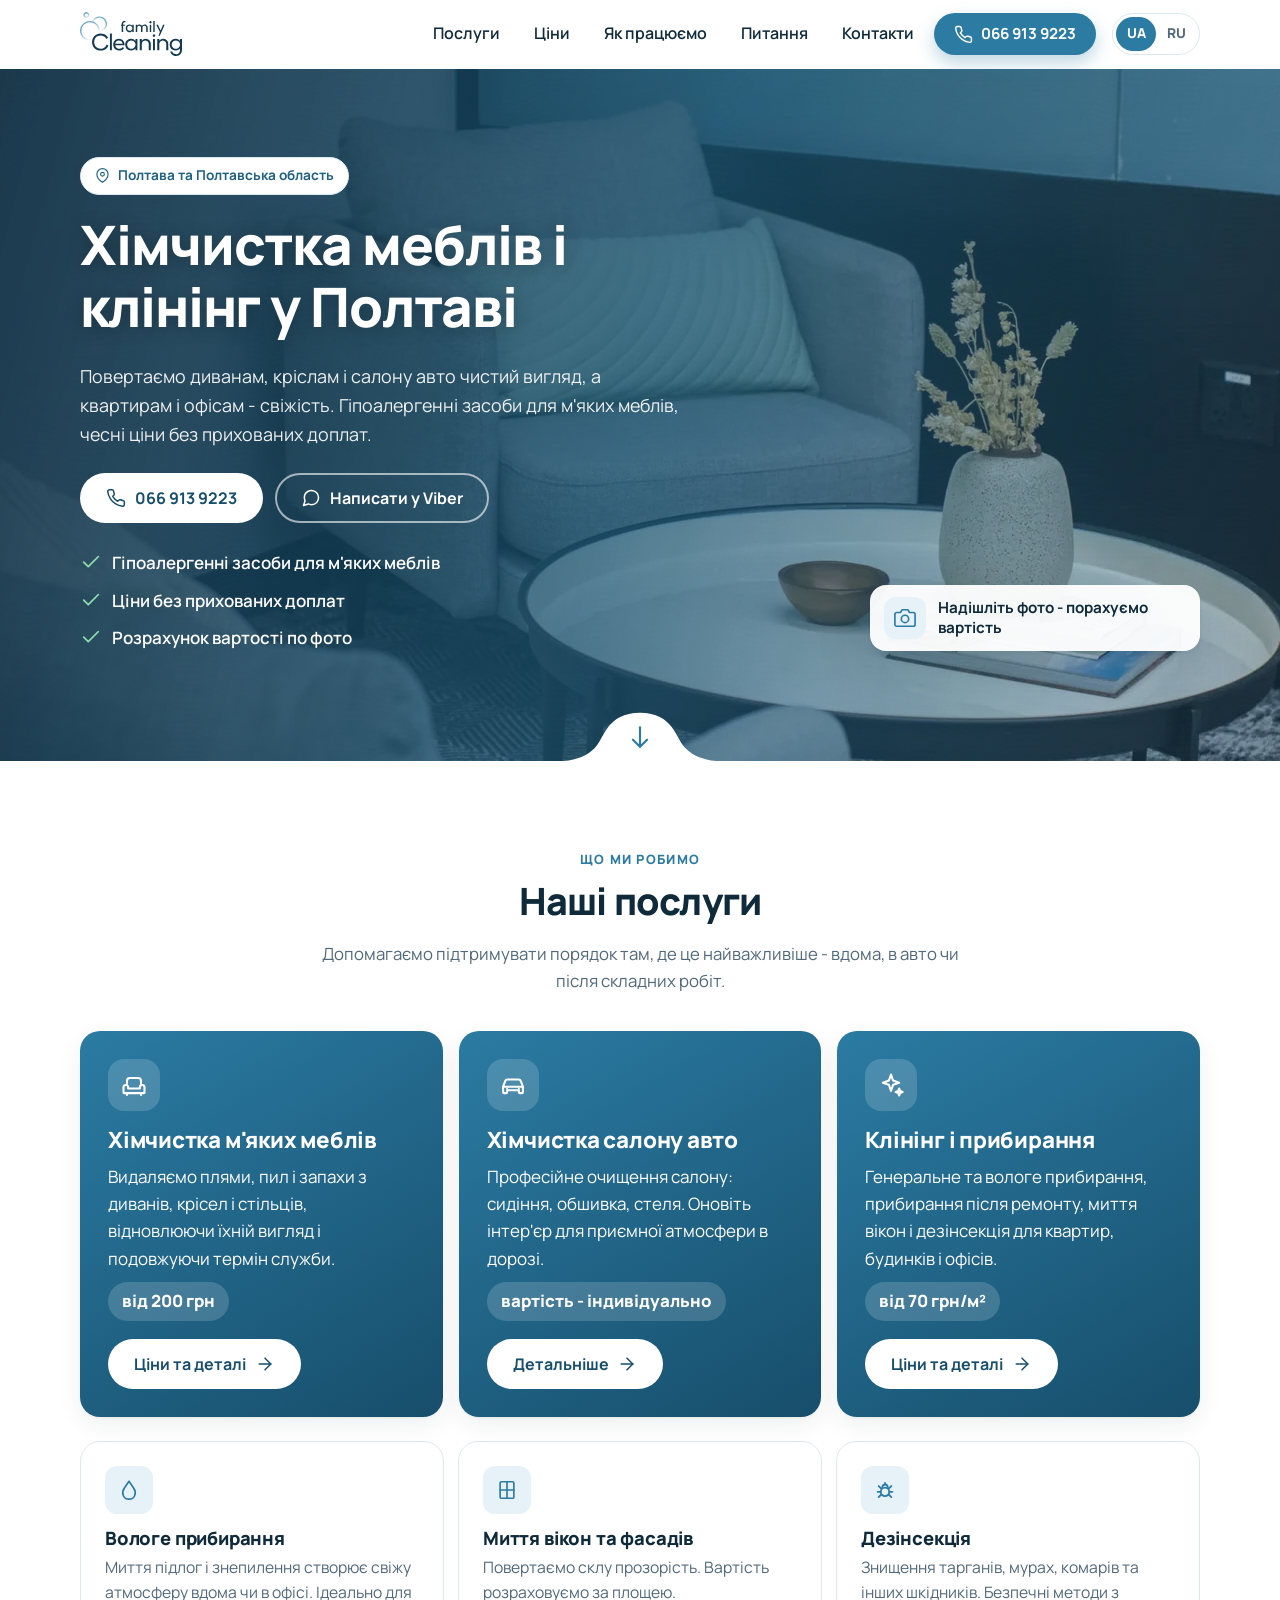
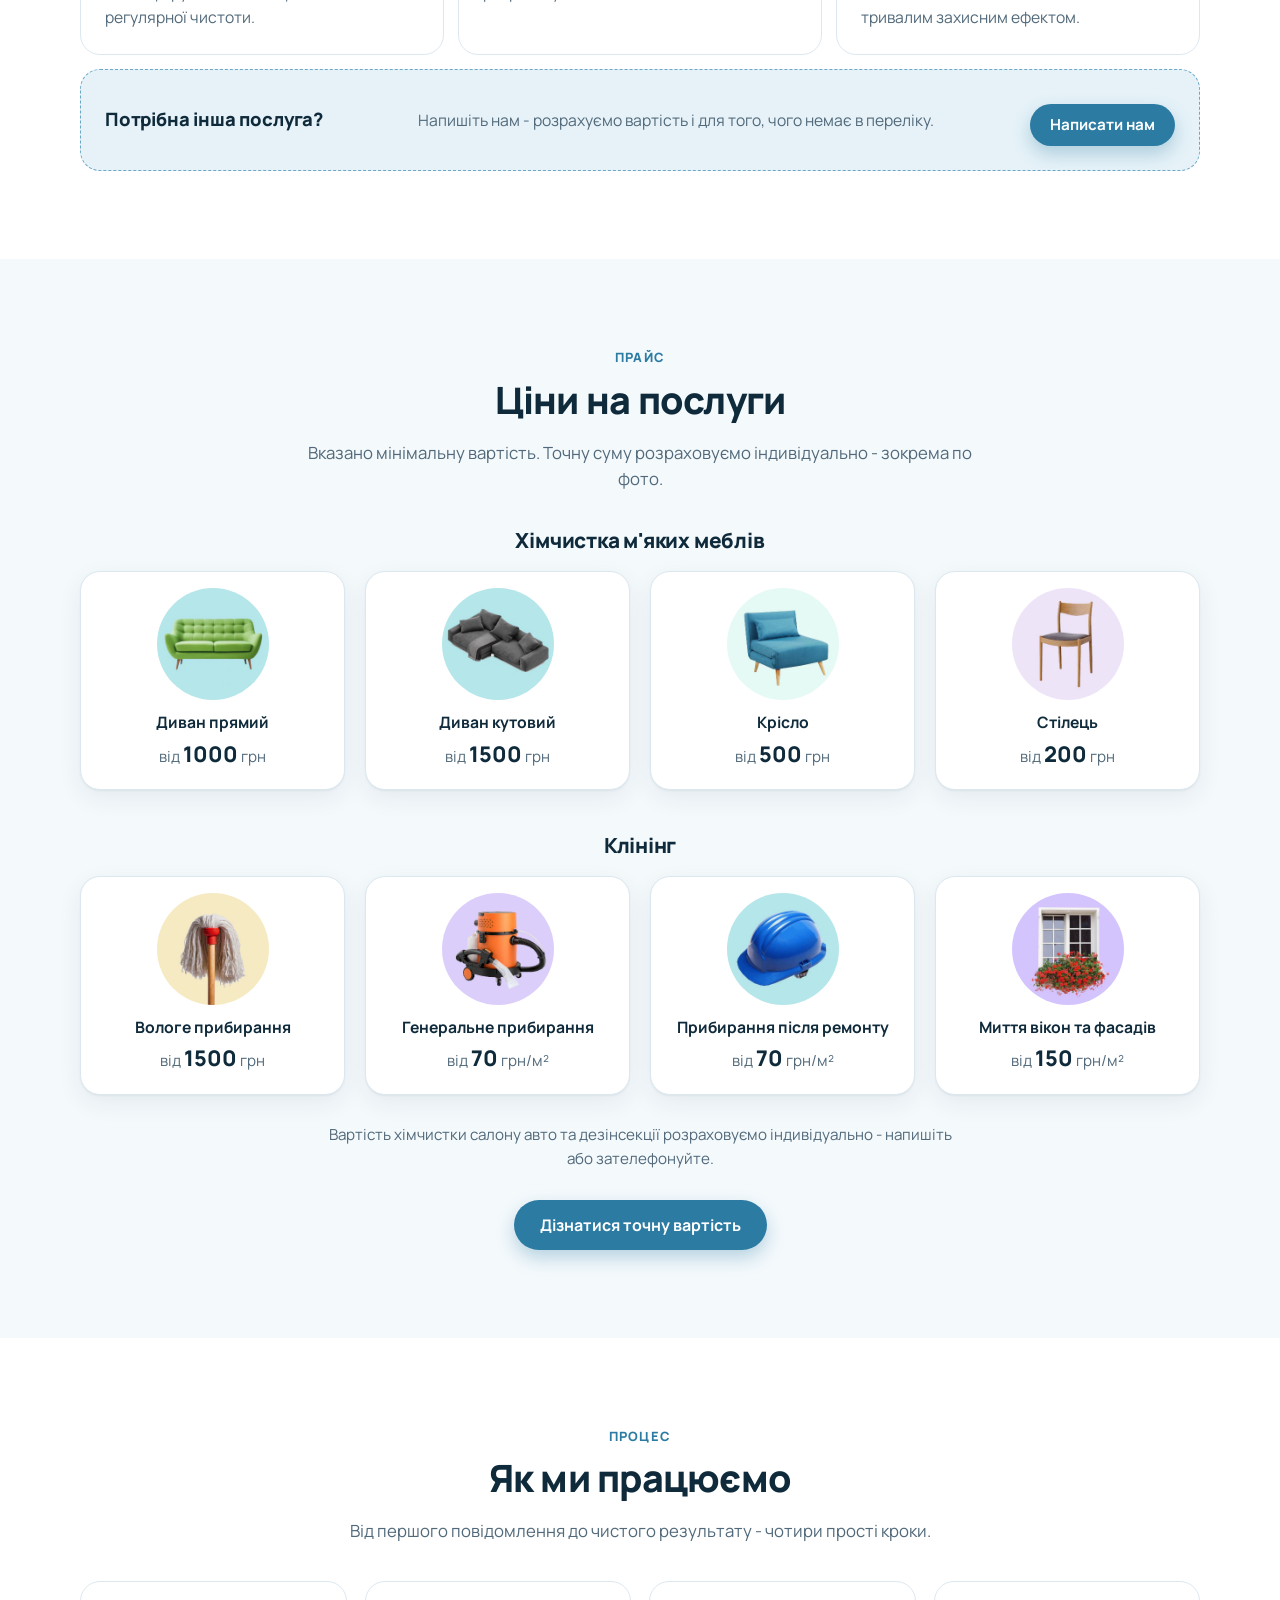
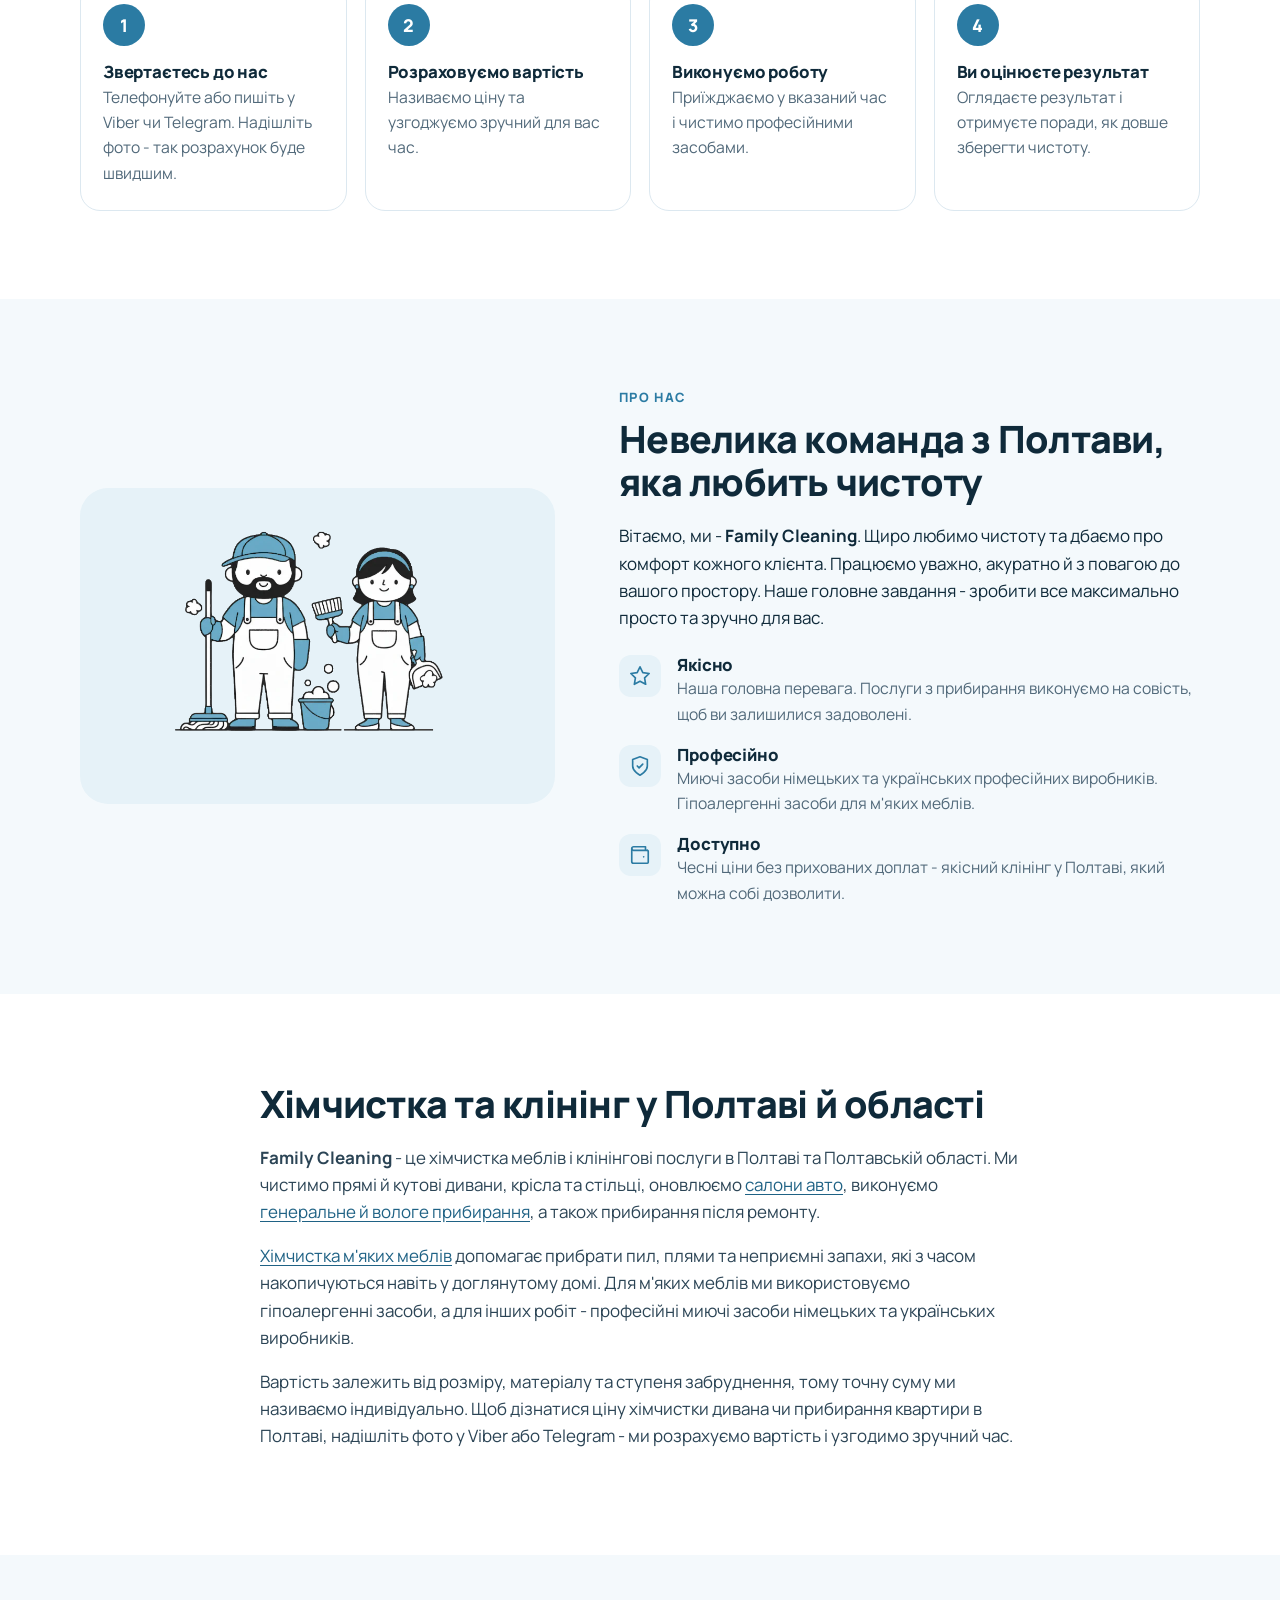
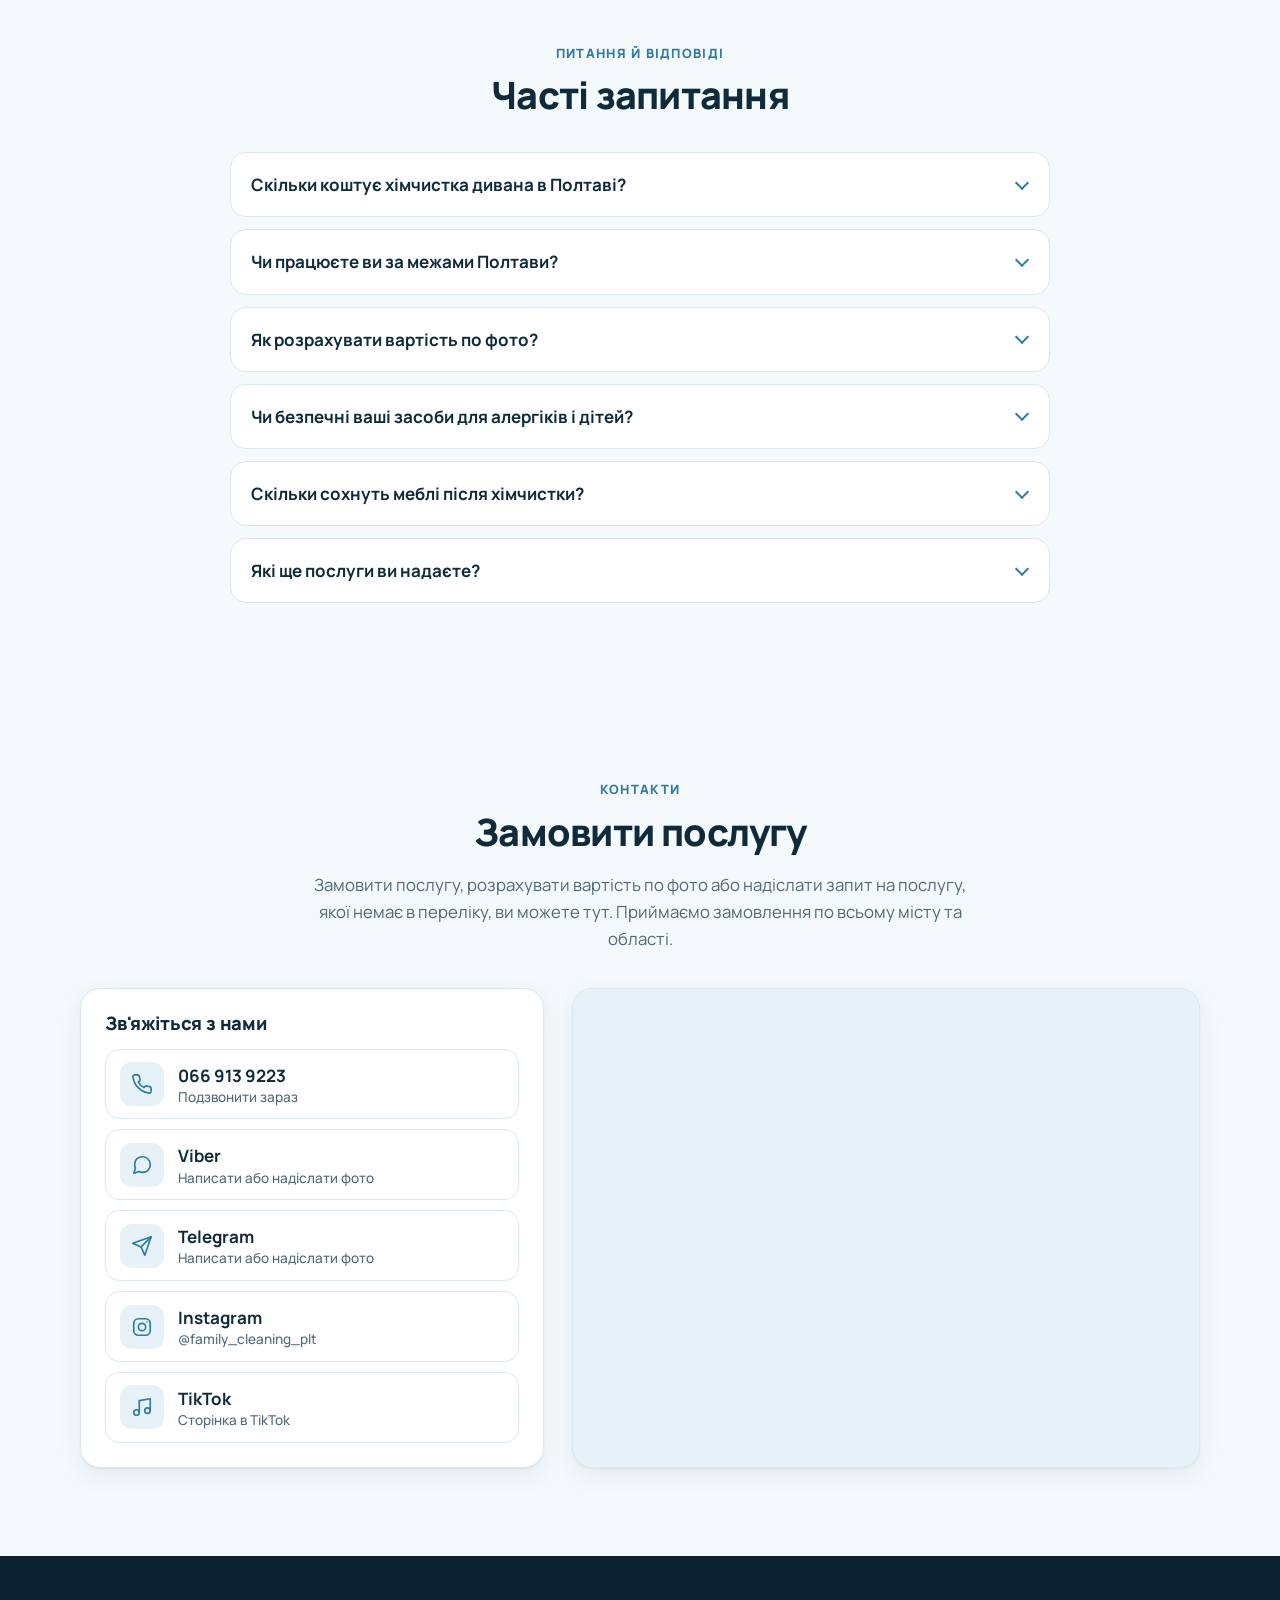
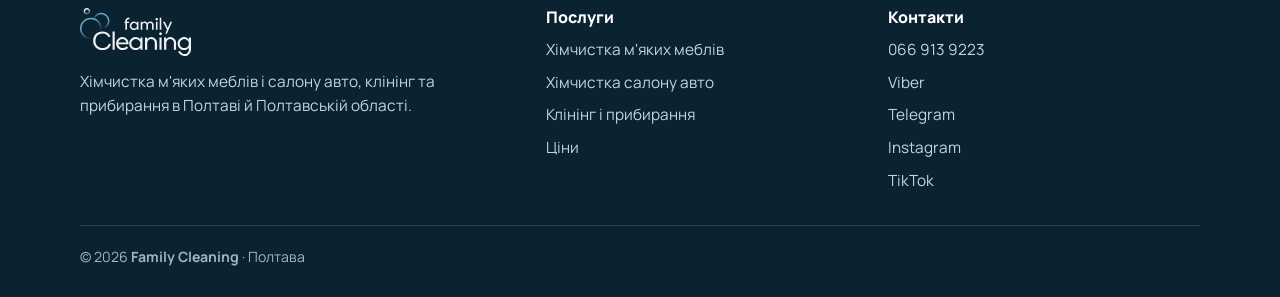
==== commit e14d9d17: "Add files via upload" ====
--- a/index.html
+++ b/index.html
@@ -60,9 +60,9 @@
 <symbol id="i-car" viewBox="0 0 24 24"><path d="m3.5 13.5 1.8-4.9a2 2 0 0 1 1.9-1.3h9.6a2 2 0 0 1 1.9 1.3l1.8 4.9"/><path d="M3.5 13.5h17V18a1 1 0 0 1-1 1H18a1 1 0 0 1-1-1v-1.5H7V18a1 1 0 0 1-1 1H4.5a1 1 0 0 1-1-1z"/><path d="M7 15.2h.01M17 15.2h.01"/></symbol>
 <symbol id="i-sparkle" viewBox="0 0 24 24"><path d="m12 3 1.8 5.2L19 10l-5.2 1.8L12 17l-1.8-5.2L5 10l5.2-1.8z"/><path d="m19 15 .8 2.2L22 18l-2.2.8L19 21l-.8-2.2L16 18l2.2-.8z"/></symbol>
 <symbol id="i-tool" viewBox="0 0 24 24"><path d="M14.7 6.3a1 1 0 0 0 0 1.4l1.6 1.6a1 1 0 0 0 1.4 0l3.77-3.77a6 6 0 0 1-7.94 7.94l-6.91 6.91a2.12 2.12 0 0 1-3-3l6.91-6.91a6 6 0 0 1 7.94-7.94l-3.76 3.76z"/></symbol>
-<symbol id="i-drop" viewBox="0 0 24 24"><path d="M12 2.69 17.66 8.35a8 8 0 1 1-11.31 0z"/></symbol>
+<symbol id="i-drop" viewBox="0 0 24 24"><path d="m11.994033 2.5 5.041482 7.4071985C20.597153 15.140136 18.347272 22 12 22 5.6527274 22 3.4086147 15.144057 6.9644847 9.9071985z"/></symbol>
 <symbol id="i-window" viewBox="0 0 24 24"><rect x="4.5" y="3" width="15" height="18" rx="1.5"/><path d="M12 3v18M4.5 12h15"/></symbol>
-<symbol id="i-bug" viewBox="0 0 24 24"><ellipse cx="12" cy="13.5" rx="4" ry="3.9999998" id="ellipse1" style="stroke-width:2"/><path id="path13" d="M 15.5,10.414214 18,8.0000001 M 16.5,13.5 H 19 M 15.5,16 18,18.5 m -9.4999999,-8.085786 -2.5,-2.4142139 M 9.5,9 c 0,-1.3807119 1.119288,-2.5 2.5,-2.5 1.380712,0 2.5,1.1192881 2.5,2.5 M 12,6.5 V 5.0000001 M 7.5000001,13.5 h -2.5 M 8.5,16 6.0000001,18.5" /></symbol>
+<symbol id="i-bug" viewBox="0 0 24 24"><g transform="translate(12 12) scale(1.15) translate(-12 -11.75)" stroke-width="1.74"><ellipse cx="12" cy="13.5" rx="4" ry="4"/><path d="M15.5 10.414214 18 8M16.5 13.5H19M15.5 16 18 18.5M8.5 10.414214 6 8M9.5 9c0-1.380712 1.119288-2.5 2.5-2.5s2.5 1.119288 2.5 2.5M12 6.5V5M7.5 13.5H5M8.5 16 6 18.5"/></g></symbol>
 </defs></svg>
 <header class="site-header">
 <div class="container header-inner">
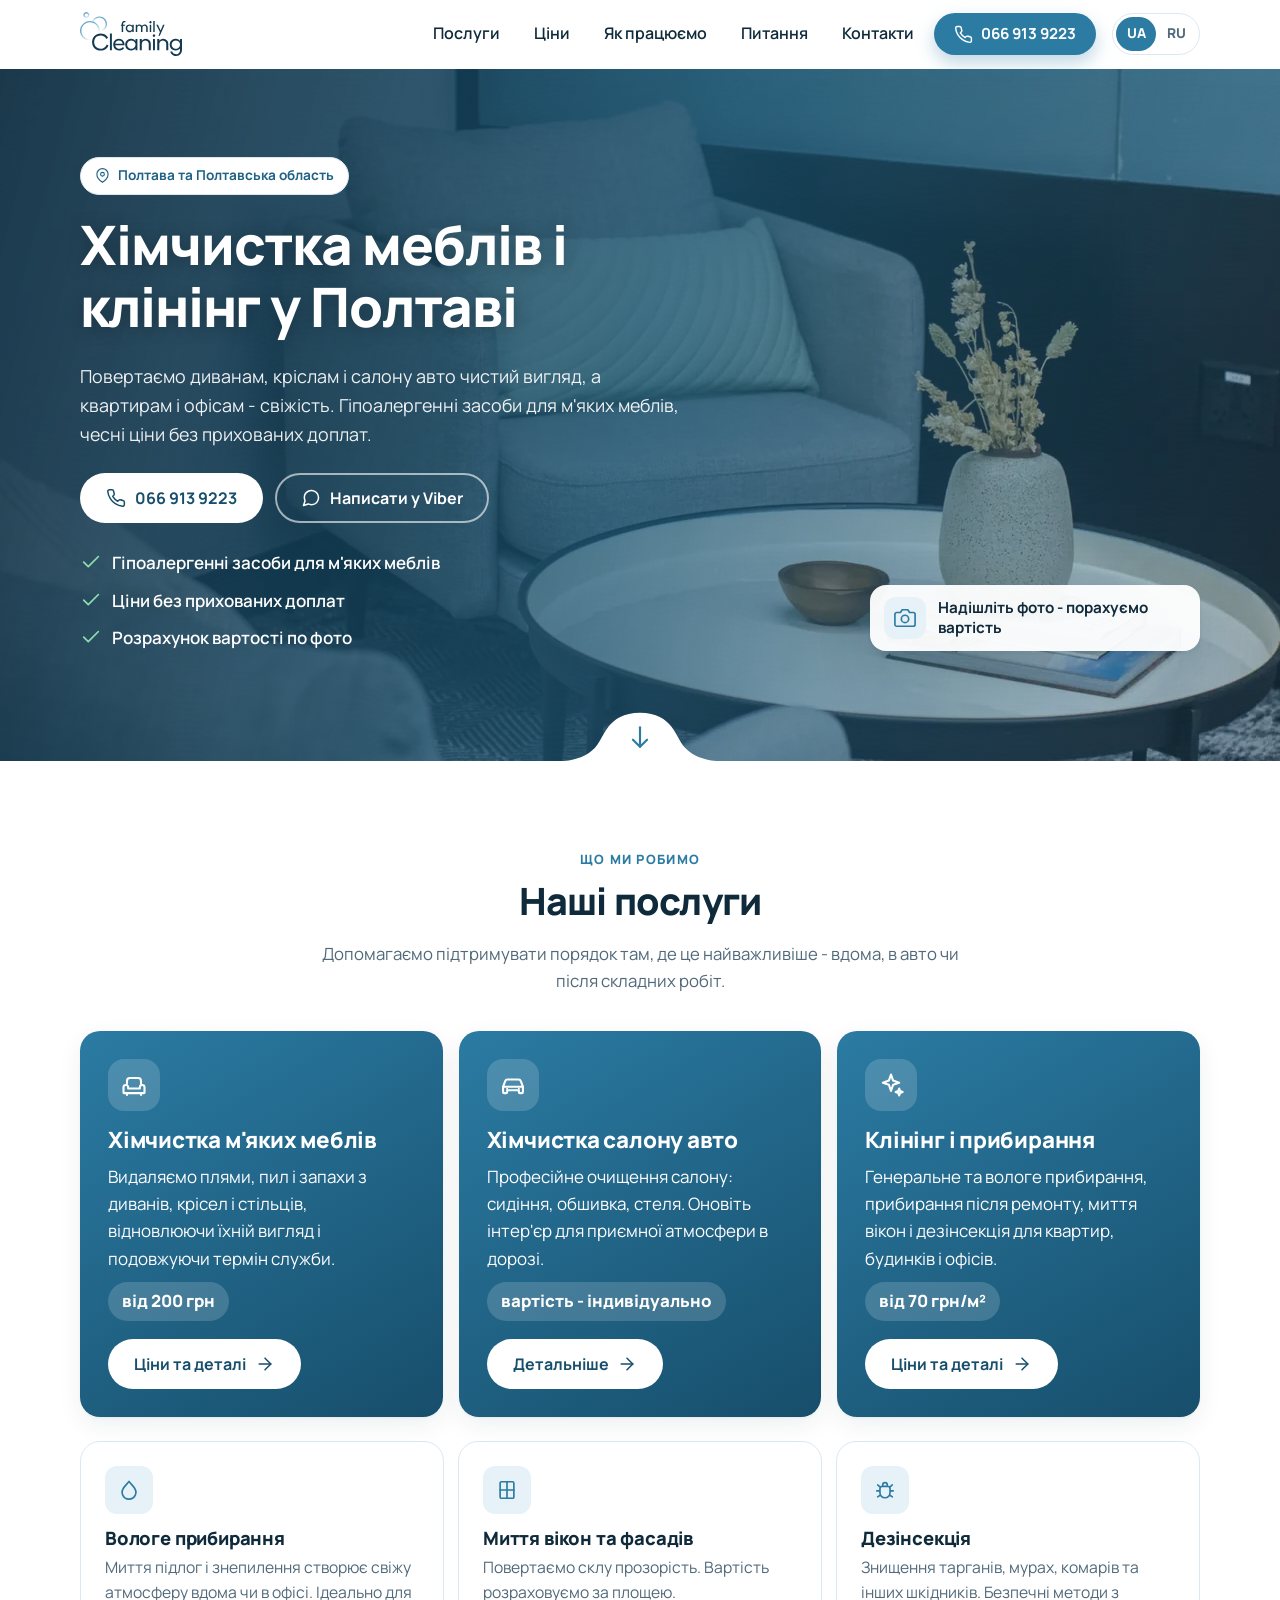
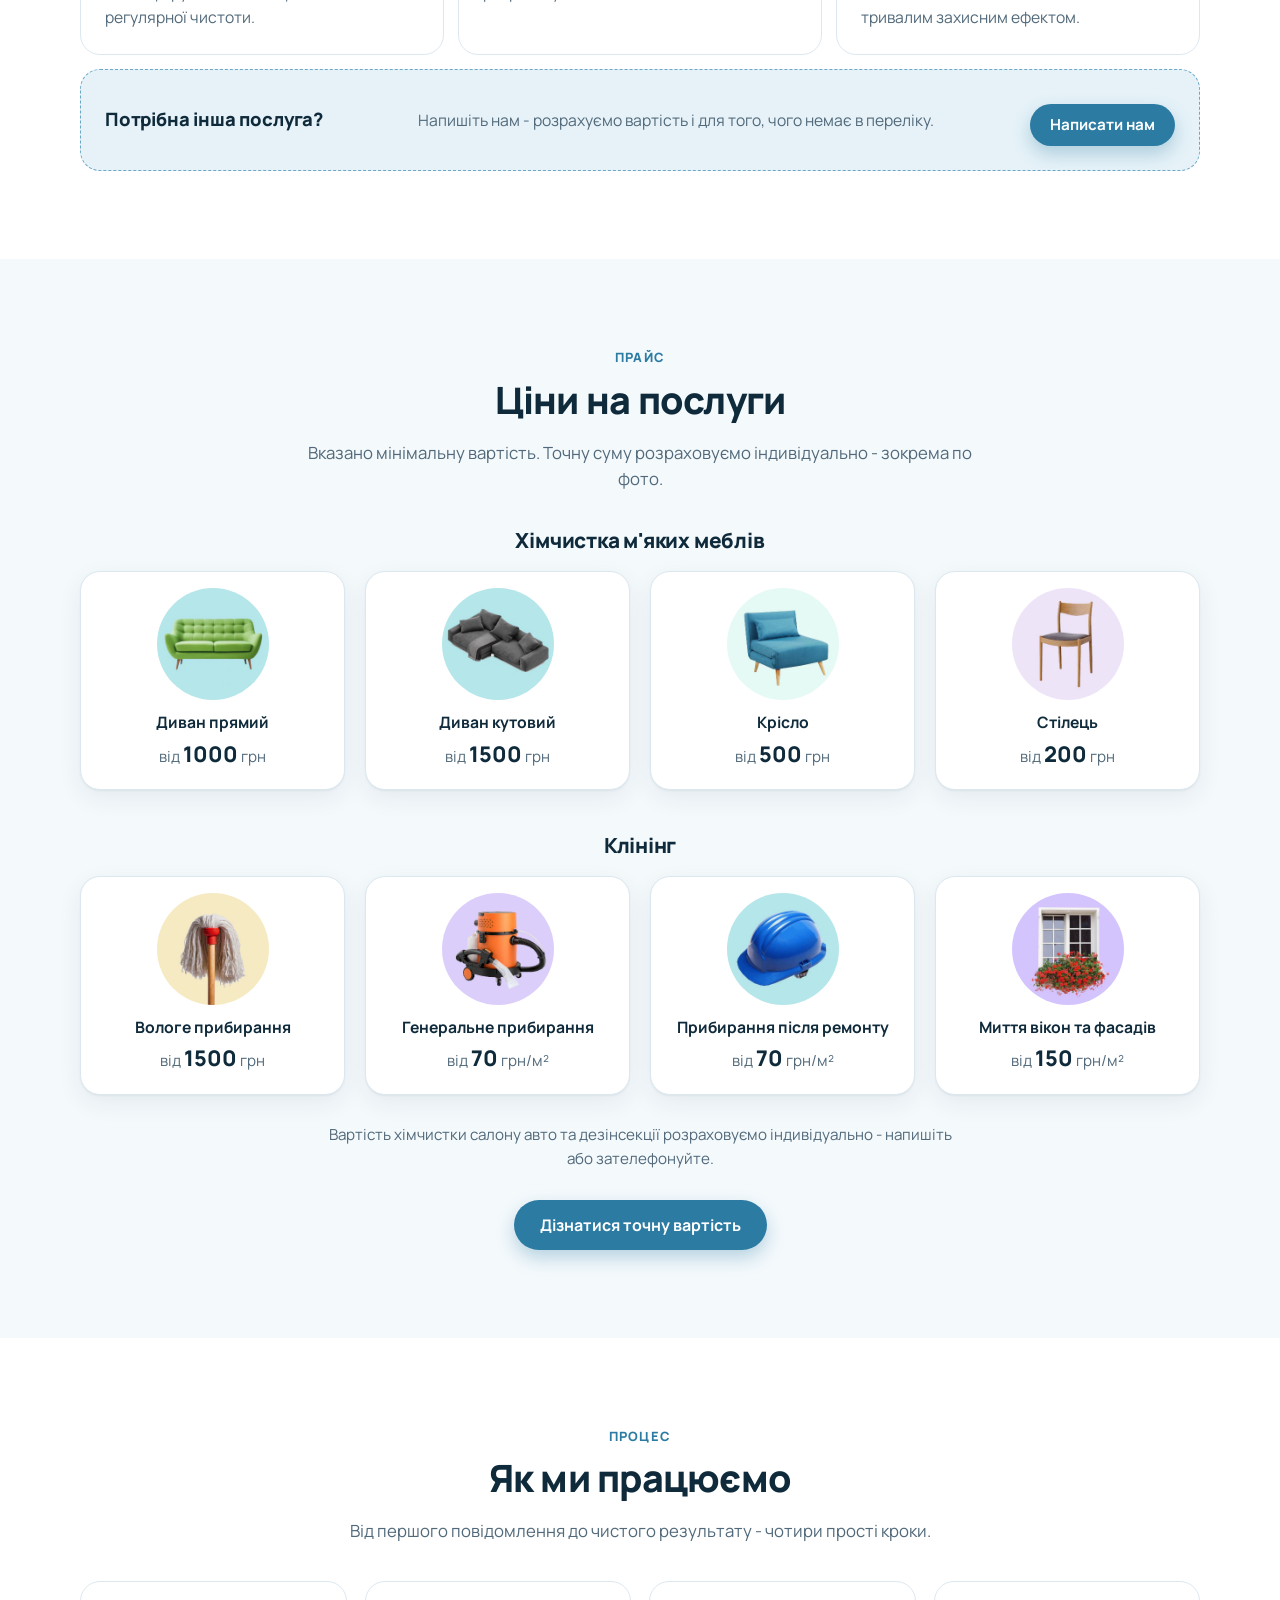
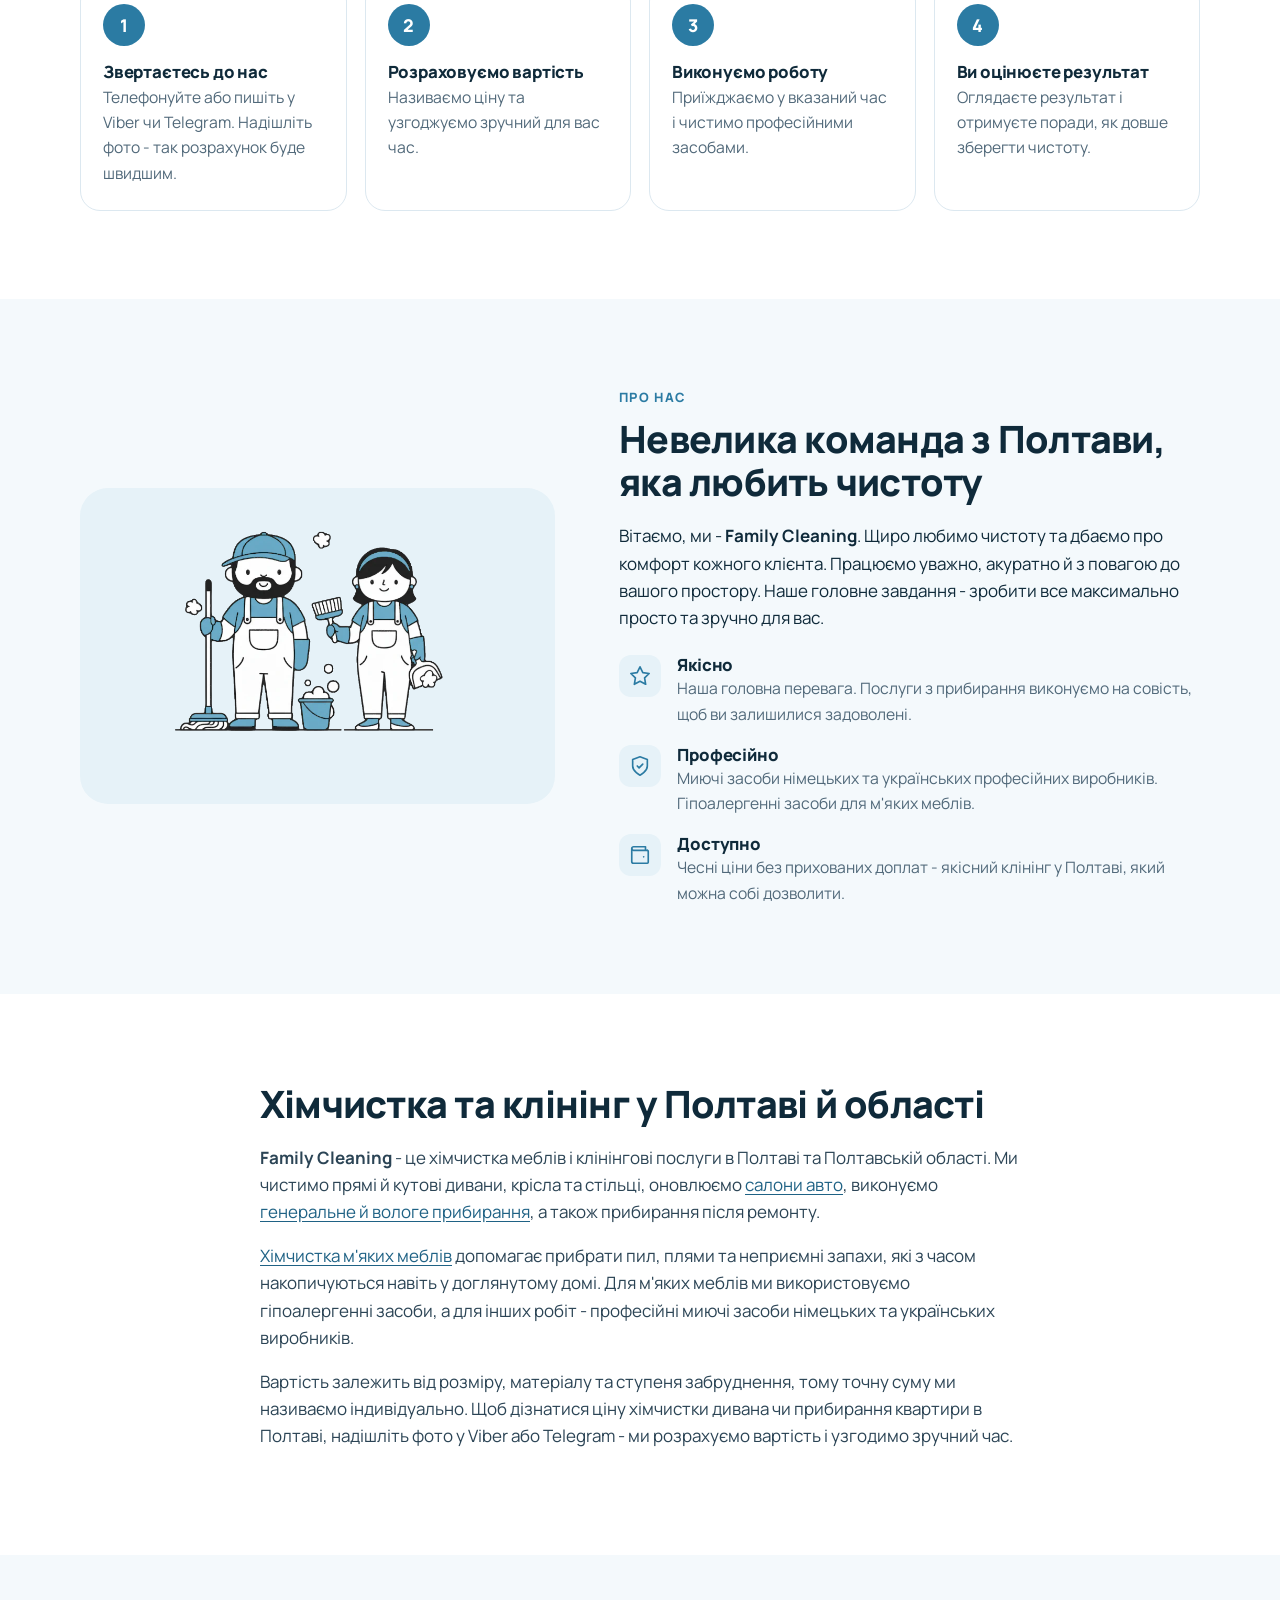
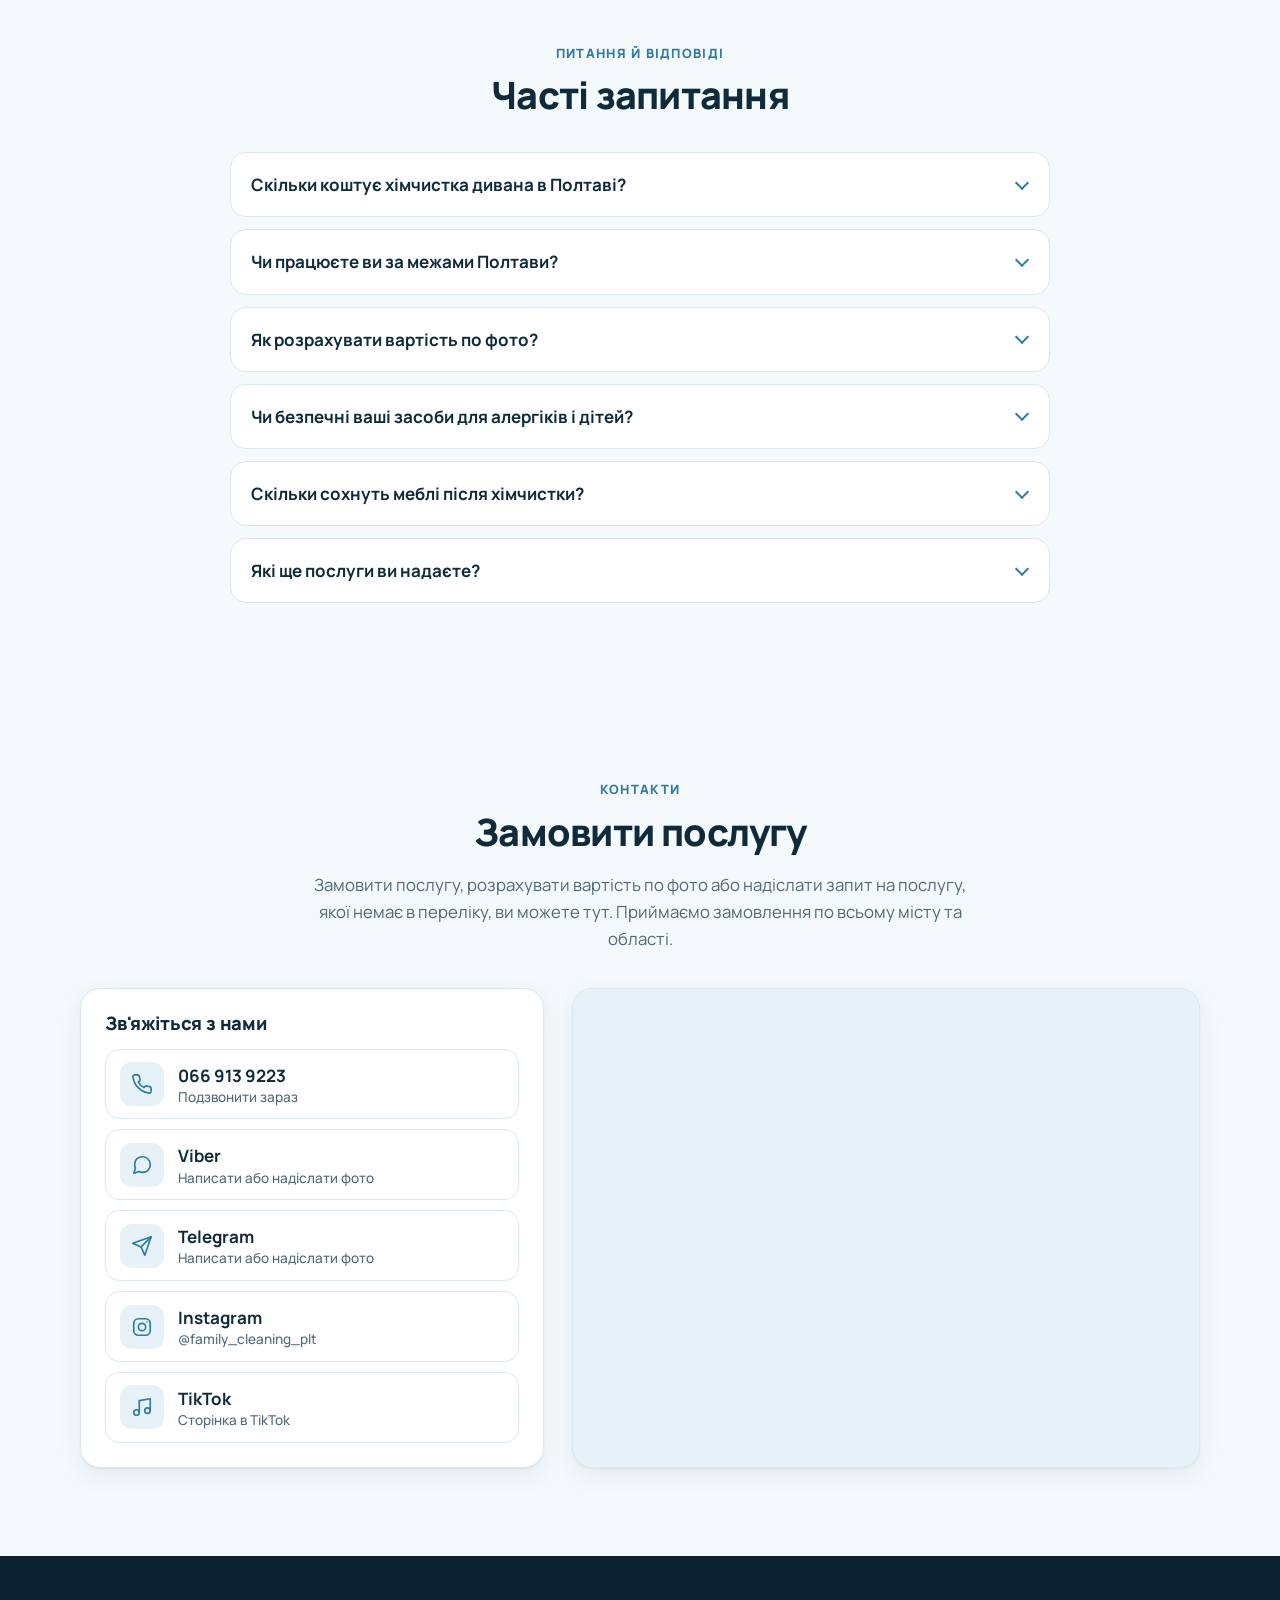
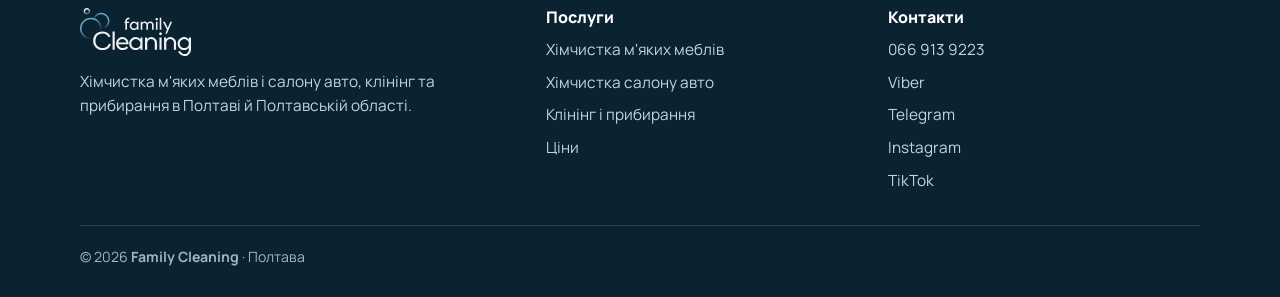
==== commit 79d3a96a: "Add files via upload" ====
--- a/index.html
+++ b/index.html
@@ -60,9 +60,9 @@
 <symbol id="i-car" viewBox="0 0 24 24"><path d="m3.5 13.5 1.8-4.9a2 2 0 0 1 1.9-1.3h9.6a2 2 0 0 1 1.9 1.3l1.8 4.9"/><path d="M3.5 13.5h17V18a1 1 0 0 1-1 1H18a1 1 0 0 1-1-1v-1.5H7V18a1 1 0 0 1-1 1H4.5a1 1 0 0 1-1-1z"/><path d="M7 15.2h.01M17 15.2h.01"/></symbol>
 <symbol id="i-sparkle" viewBox="0 0 24 24"><path d="m12 3 1.8 5.2L19 10l-5.2 1.8L12 17l-1.8-5.2L5 10l5.2-1.8z"/><path d="m19 15 .8 2.2L22 18l-2.2.8L19 21l-.8-2.2L16 18l2.2-.8z"/></symbol>
 <symbol id="i-tool" viewBox="0 0 24 24"><path d="M14.7 6.3a1 1 0 0 0 0 1.4l1.6 1.6a1 1 0 0 0 1.4 0l3.77-3.77a6 6 0 0 1-7.94 7.94l-6.91 6.91a2.12 2.12 0 0 1-3-3l6.91-6.91a6 6 0 0 1 7.94-7.94l-3.76 3.76z"/></symbol>
-<symbol id="i-drop" viewBox="0 0 24 24"><path d="m11.994033 2.5 5.041482 7.4071985C20.597153 15.140136 18.347272 22 12 22 5.6527274 22 3.4086147 15.144057 6.9644847 9.9071985z"/></symbol>
+<symbol id="i-drop" viewBox="0 0 24 24"><path d="m12 2.69 4.8619 5.66C22.57712 15 18.127128 22.008301 12.005 22.008301 5.8828718 22.008301 1.5 14.921903 7.1480998 8.35z"/></symbol>
 <symbol id="i-window" viewBox="0 0 24 24"><rect x="4.5" y="3" width="15" height="18" rx="1.5"/><path d="M12 3v18M4.5 12h15"/></symbol>
-<symbol id="i-bug" viewBox="0 0 24 24"><g transform="translate(12 12) scale(1.15) translate(-12 -11.75)" stroke-width="1.74"><ellipse cx="12" cy="13.5" rx="4" ry="4"/><path d="M15.5 10.414214 18 8M16.5 13.5H19M15.5 16 18 18.5M8.5 10.414214 6 8M9.5 9c0-1.380712 1.119288-2.5 2.5-2.5s2.5 1.119288 2.5 2.5M12 6.5V5M7.5 13.5H5M8.5 16 6 18.5"/></g></symbol>
+<symbol id="i-bug" viewBox="0 0 24 24"><path d="M21.011365 13H18.5m1.5-6.4999999-2.5 2M17.011365 17.5l3 2M9.5 8V6.5c0-1.3807119 1.119288-2.5 2.5-2.5 1.380712 0 2.5 1.1192881 2.5 2.5V8m-10.5-1.5 2.5 2M17.5 10.5v4.448273C17.5 18.02393 15.061589 20.5 12.03271 20.5H11.96729C8.9384113 20.5 6.5 18.02393 6.5 14.948273V10.5c0-1.3807117 1.1192882-2.5 2.5-2.5h6c1.380712 0 2.5 1.1192881 2.5 2.5zM3 13h2.5113652M7 17.5l-3 2"/></symbol>
 </defs></svg>
 <header class="site-header">
 <div class="container header-inner">
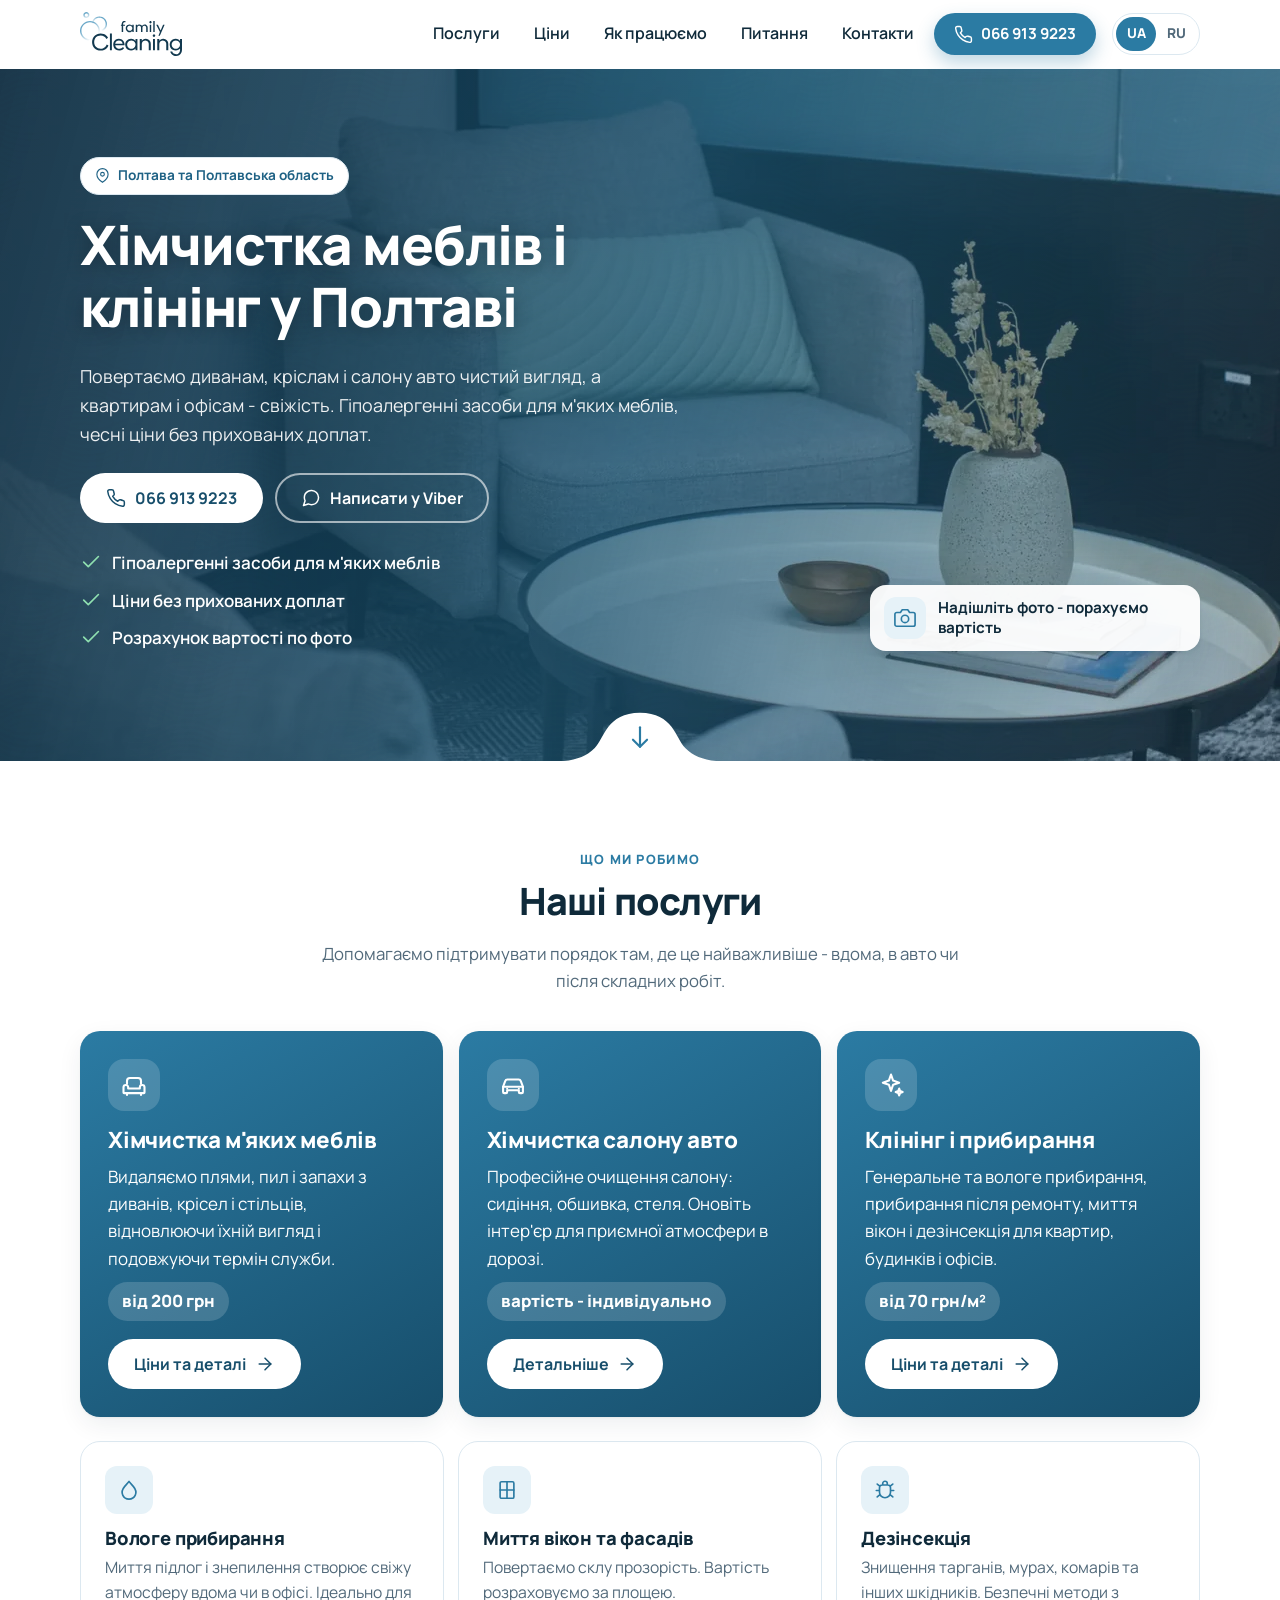
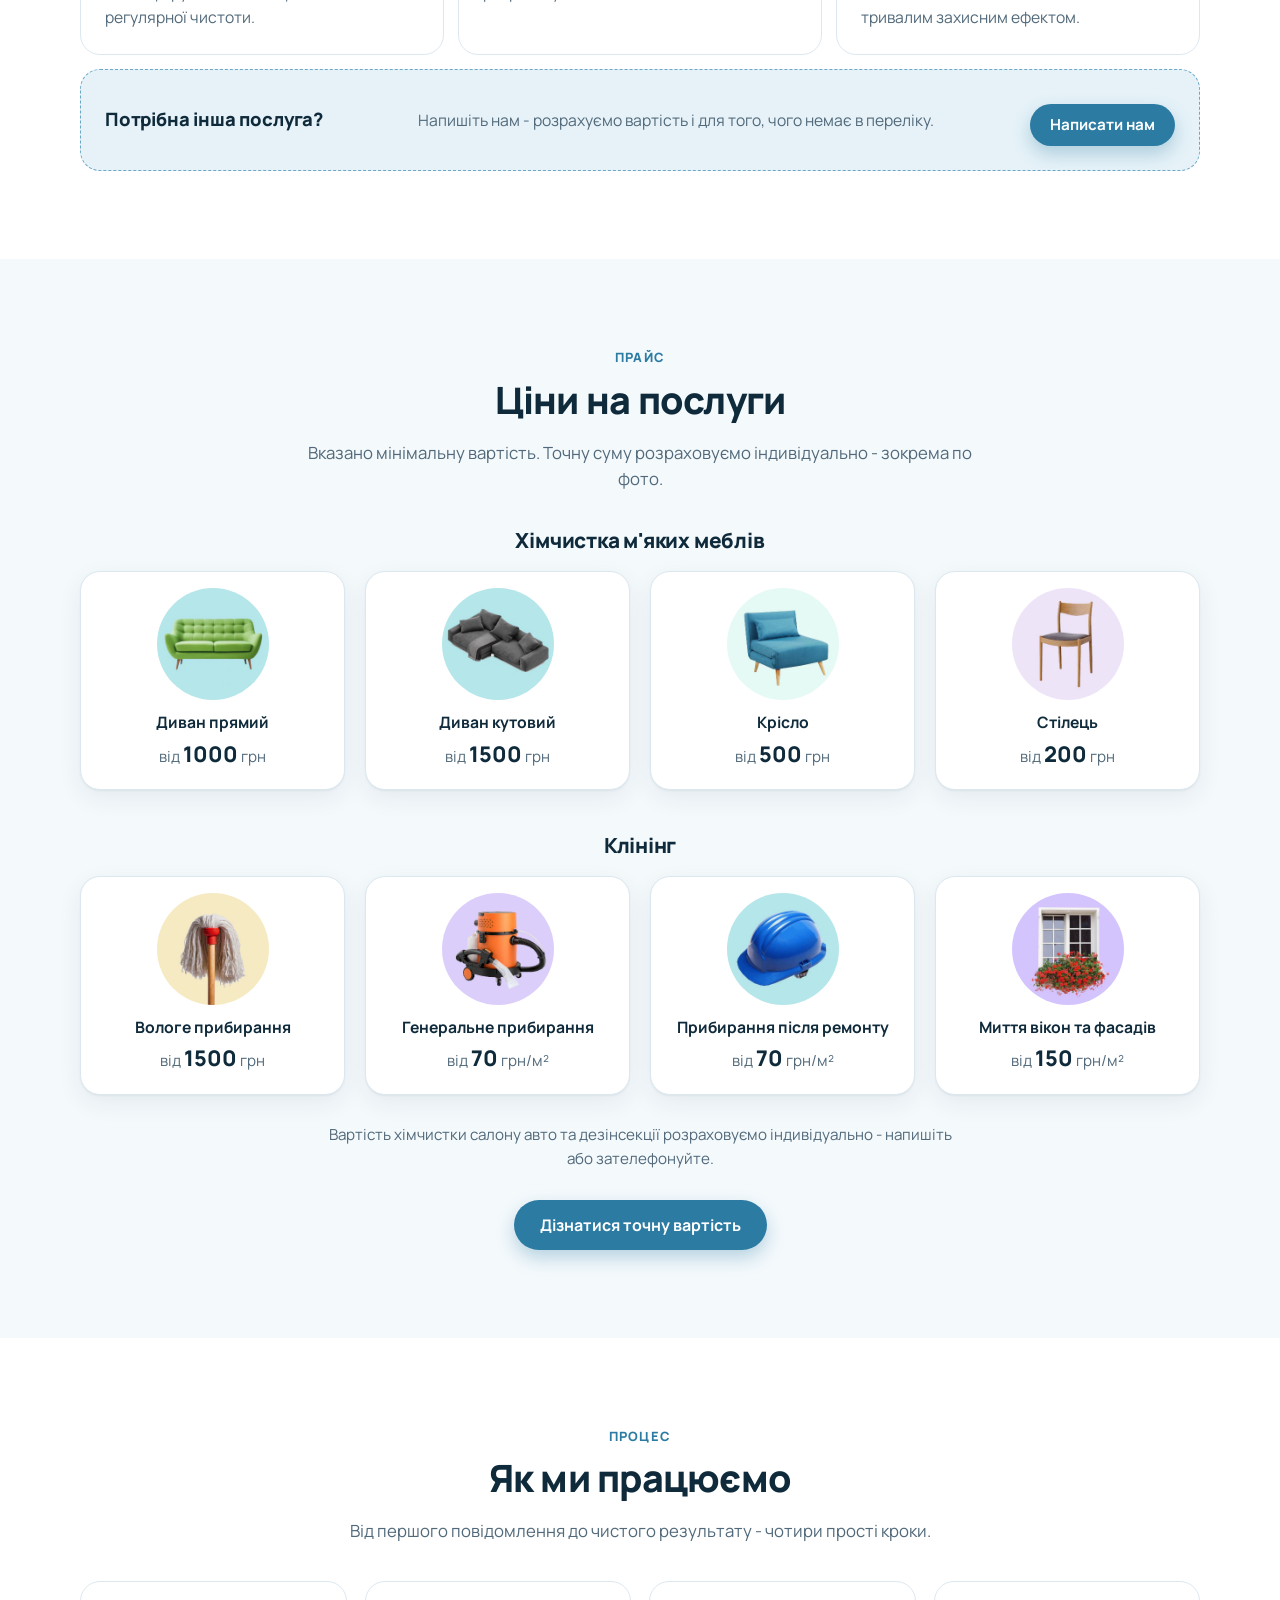
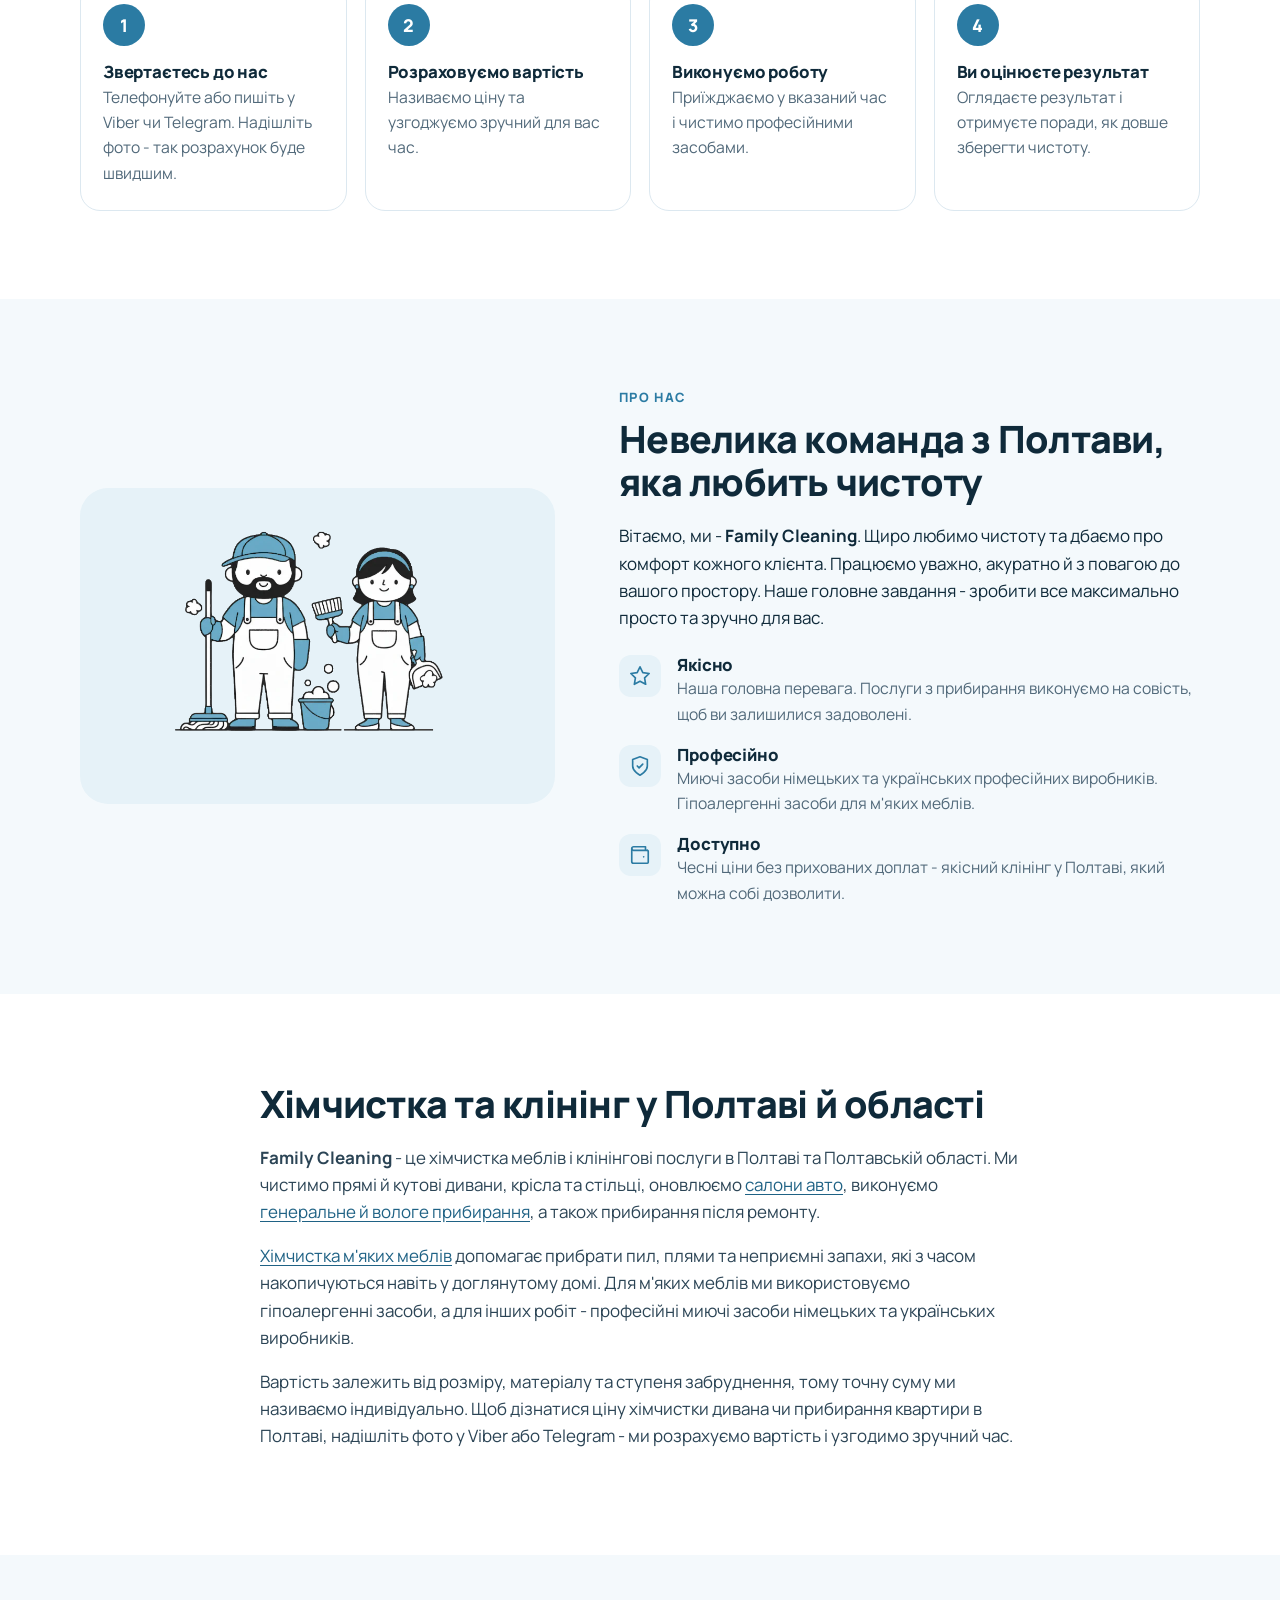
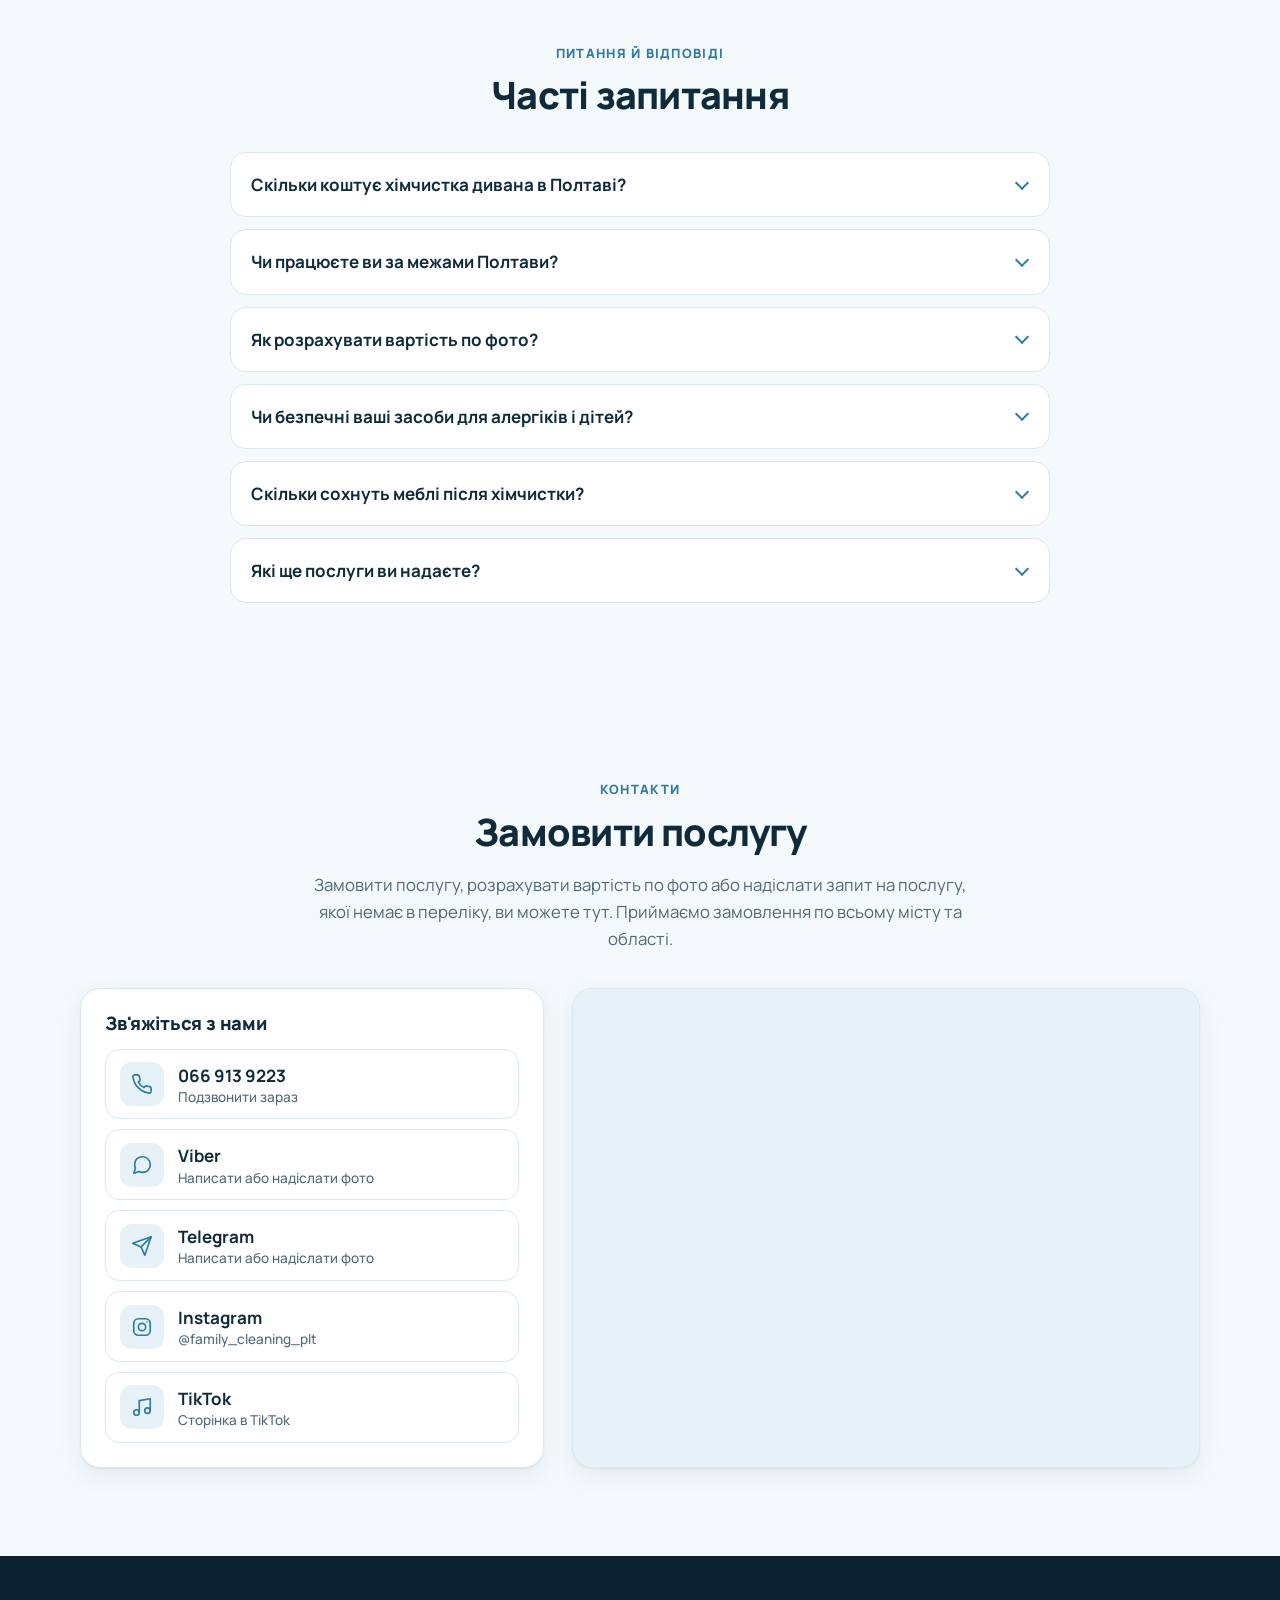
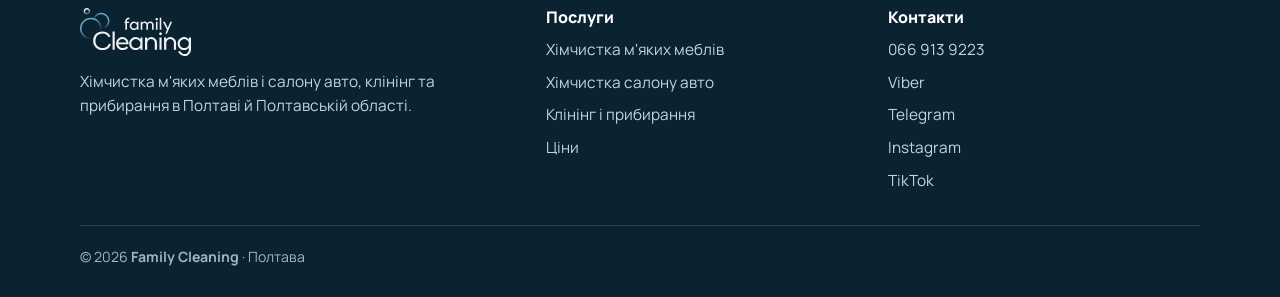
==== commit 04d4a9c9: "Add files via upload" ====
--- a/index.html
+++ b/index.html
@@ -62,7 +62,7 @@
 <symbol id="i-tool" viewBox="0 0 24 24"><path d="M14.7 6.3a1 1 0 0 0 0 1.4l1.6 1.6a1 1 0 0 0 1.4 0l3.77-3.77a6 6 0 0 1-7.94 7.94l-6.91 6.91a2.12 2.12 0 0 1-3-3l6.91-6.91a6 6 0 0 1 7.94-7.94l-3.76 3.76z"/></symbol>
 <symbol id="i-drop" viewBox="0 0 24 24"><path d="m12 2.69 4.8619 5.66C22.57712 15 18.127128 22.008301 12.005 22.008301 5.8828718 22.008301 1.5 14.921903 7.1480998 8.35z"/></symbol>
 <symbol id="i-window" viewBox="0 0 24 24"><rect x="4.5" y="3" width="15" height="18" rx="1.5"/><path d="M12 3v18M4.5 12h15"/></symbol>
-<symbol id="i-bug" viewBox="0 0 24 24"><path d="M21.011365 13H18.5m1.5-6.4999999-2.5 2M17.011365 17.5l3 2M9.5 8V6.5c0-1.3807119 1.119288-2.5 2.5-2.5 1.380712 0 2.5 1.1192881 2.5 2.5V8m-10.5-1.5 2.5 2M17.5 10.5v4.448273C17.5 18.02393 15.061589 20.5 12.03271 20.5H11.96729C8.9384113 20.5 6.5 18.02393 6.5 14.948273V10.5c0-1.3807117 1.1192882-2.5 2.5-2.5h6c1.380712 0 2.5 1.1192881 2.5 2.5zM3 13h2.5113652M7 17.5l-3 2"/></symbol>
+<symbol id="i-bug" viewBox="0 0 24 24"><path d="m21.5 12.5h-3m2-7-2.5 2M17.5 17l3 2.5M9.5 6v-1C9.5 3.6932934 10.494907 2.5 12 2.5c1.505093 0 2.5 1.1790416 2.5 2.5v1m-11-.5 2.5 2M18 9.5V14.5c0 3.355263-2.667143 5.982763-6.004534 5.982763-3.337391 0-5.995466-2.6275-5.995466-5.982763V9.5c0-1.7342599 1.181368-3 3-3H15c1.733122 0 3 1.2657401 3 3zM2.5 12.5h3m1 4.5-3 2.5"/></symbol>
 </defs></svg>
 <header class="site-header">
 <div class="container header-inner">
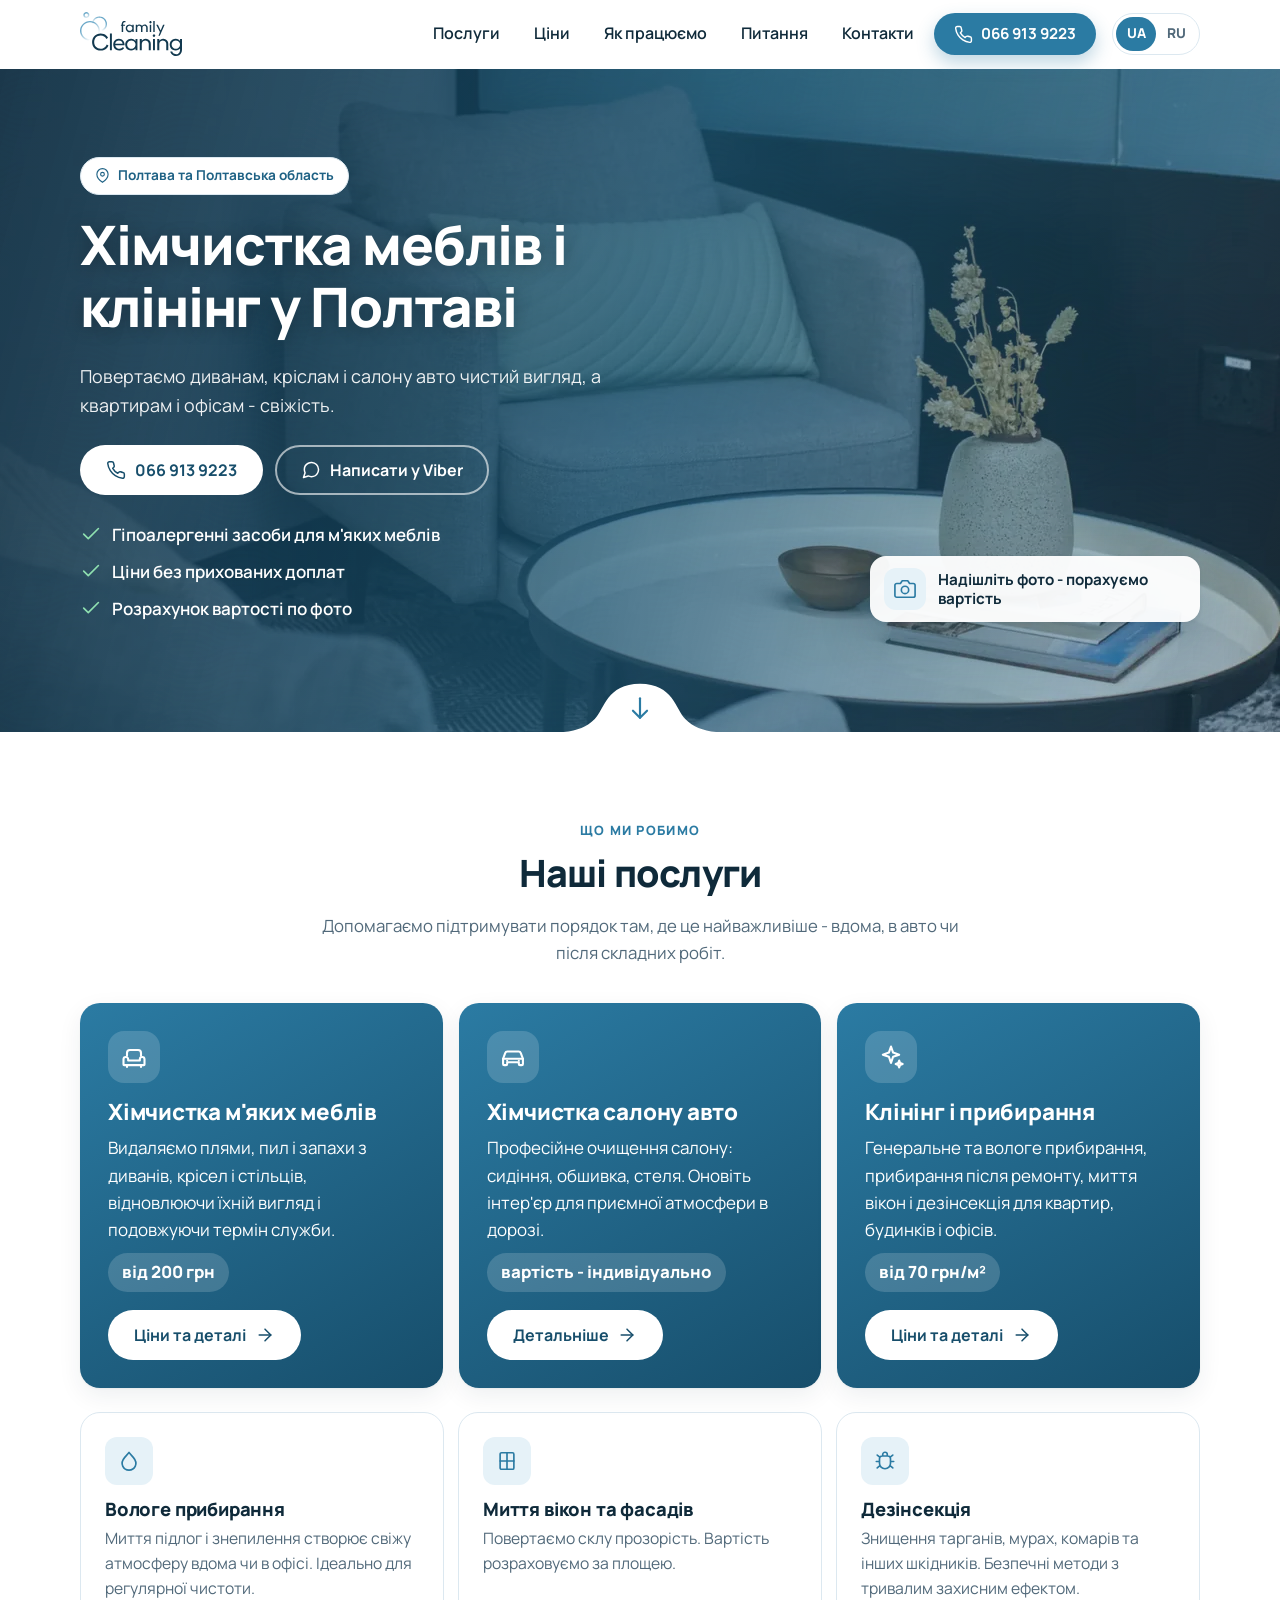
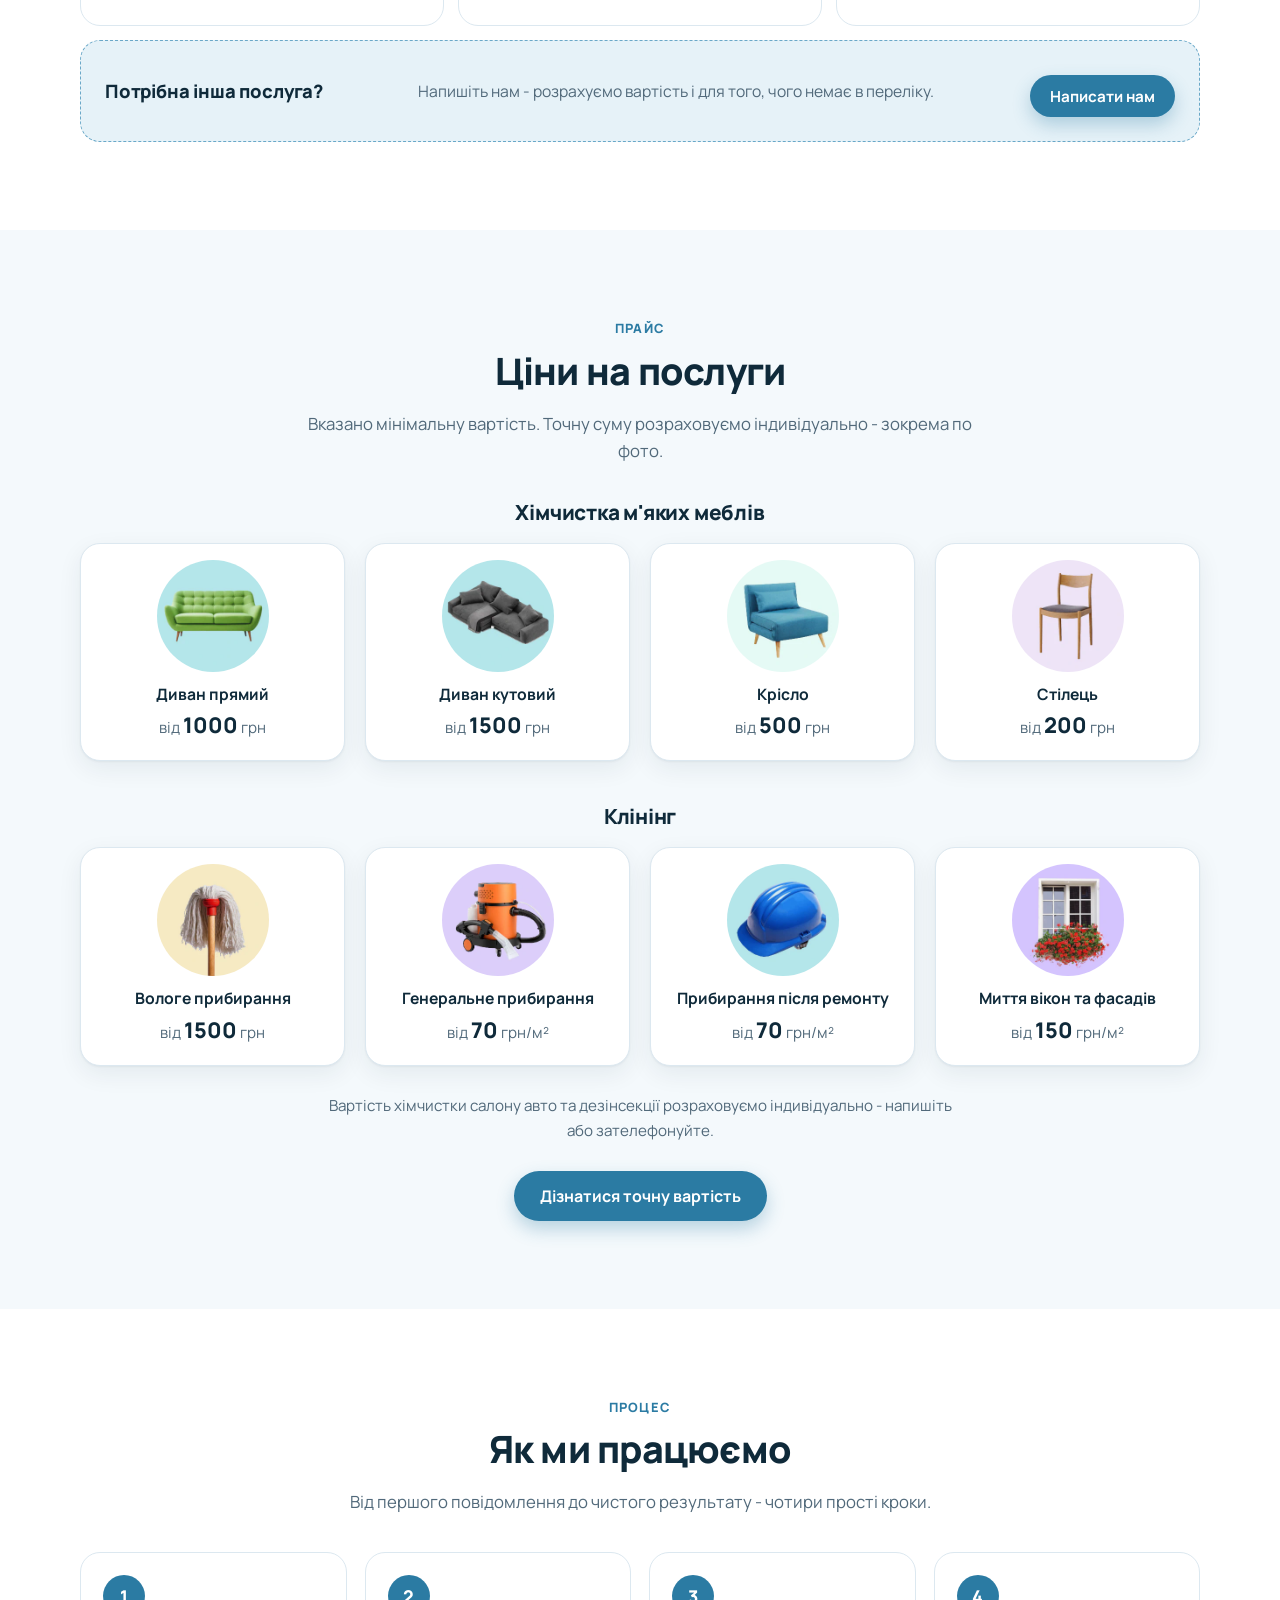
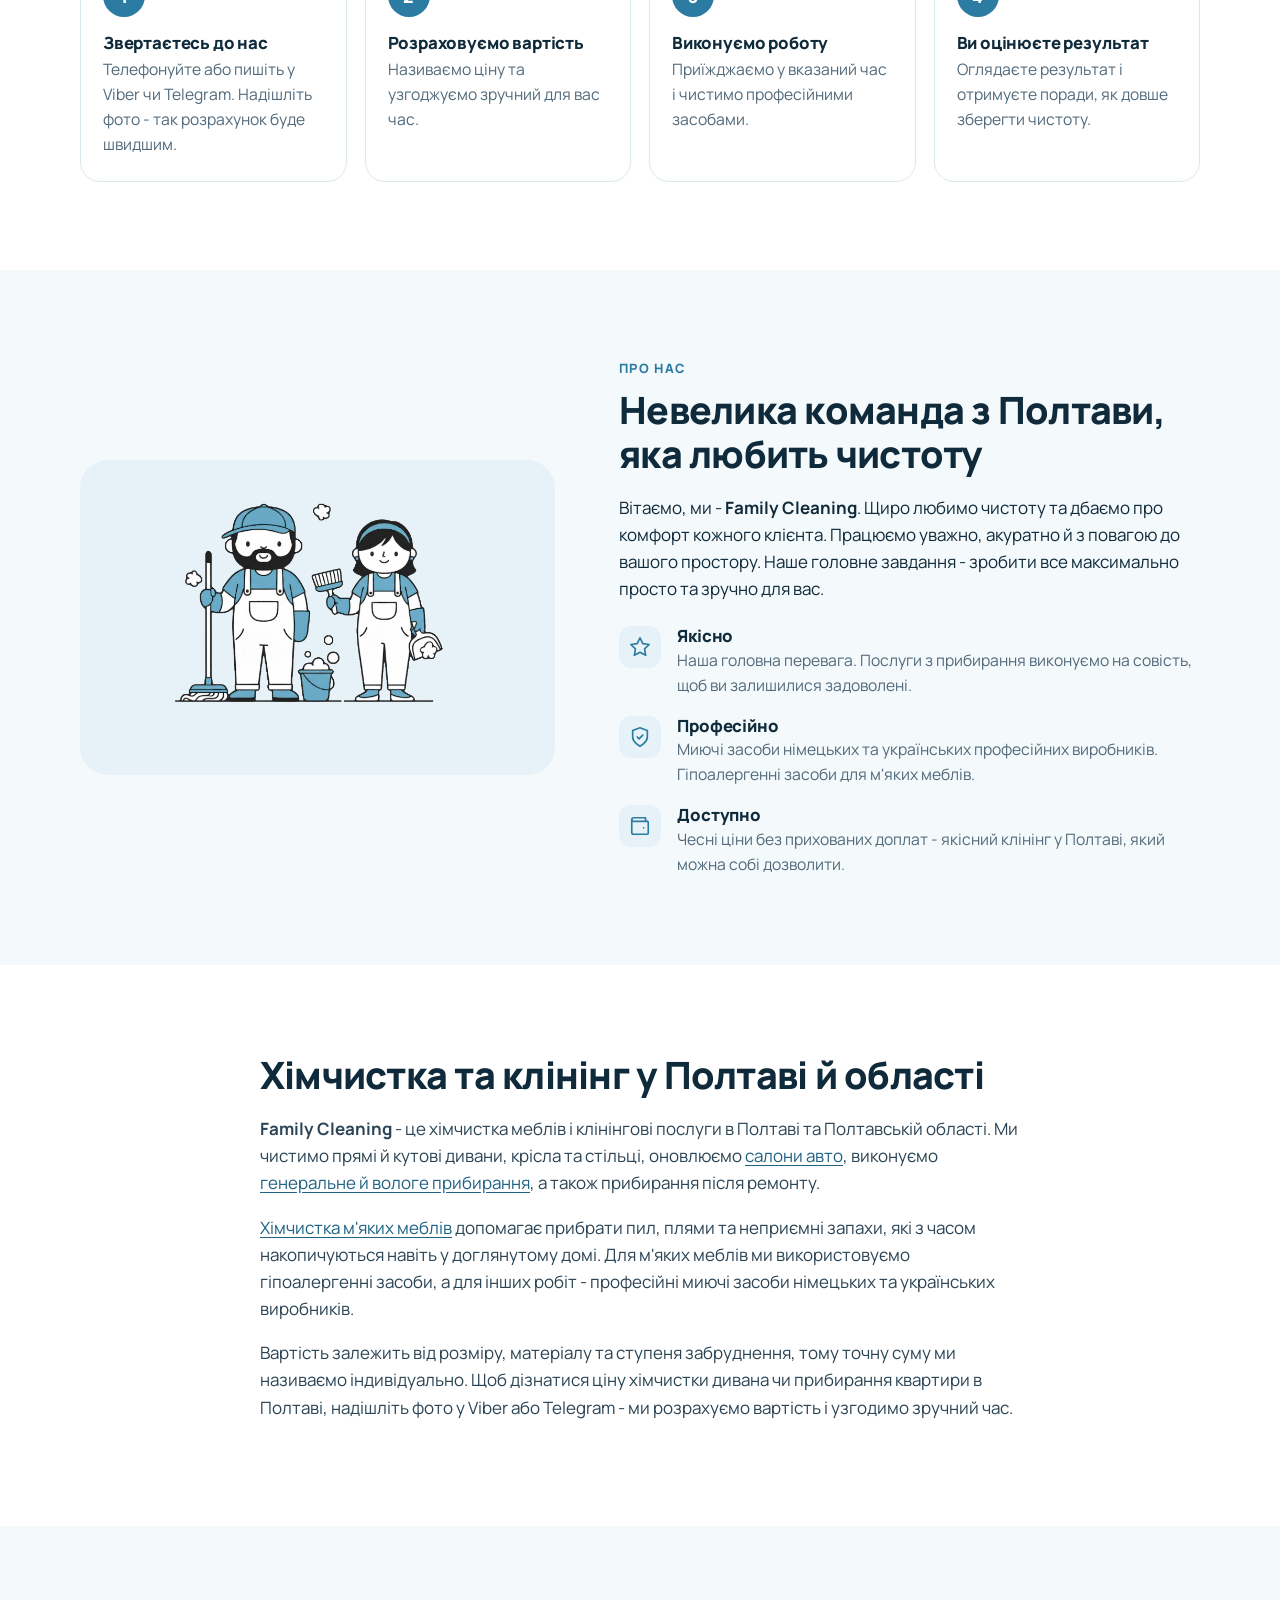
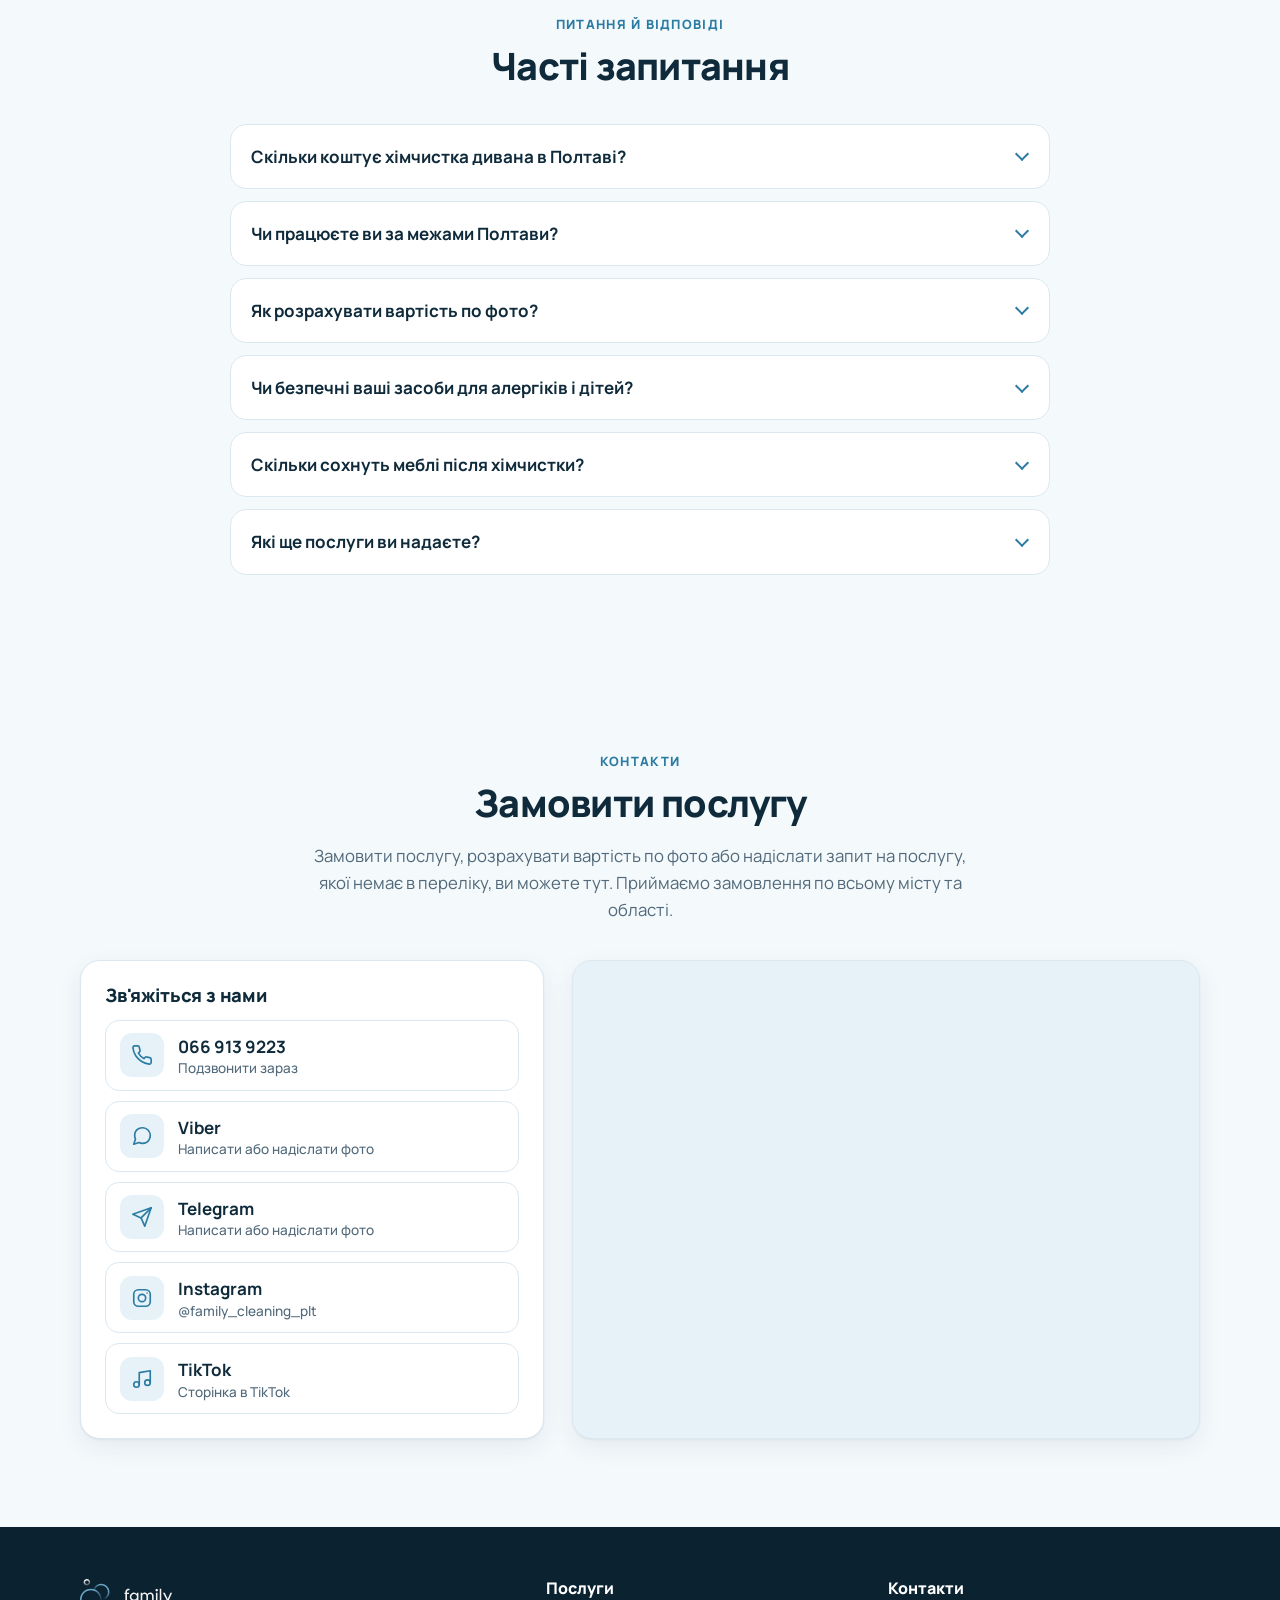
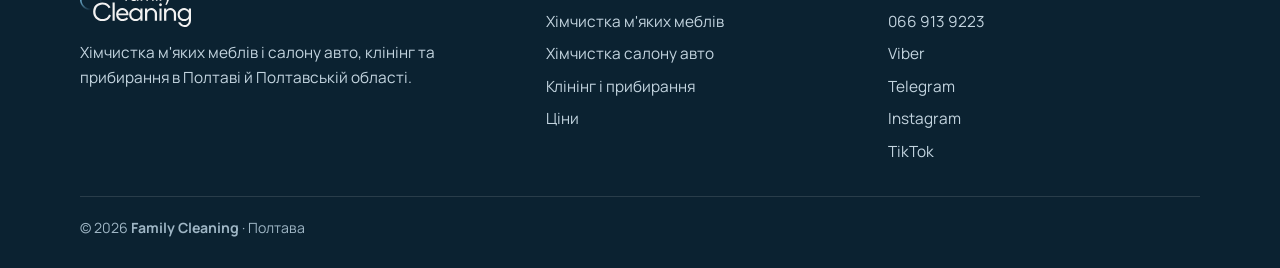
==== commit bba4c37a: "Add files via upload" ====
--- a/index.html
+++ b/index.html
@@ -88,7 +88,7 @@
 <div class="hero-copy">
 <span class="chip"><svg class="ico" aria-hidden="true"><use href="#i-pin"/></svg> Полтава та Полтавська область</span>
 <h1>Хімчистка меблів і клінінг у Полтаві</h1>
-<p class="lead">Повертаємо диванам, кріслам і салону авто чистий вигляд, а квартирам і офісам - свіжість. Гіпоалергенні засоби для м'яких меблів, чесні ціни без прихованих доплат.</p>
+<p class="lead">Повертаємо диванам, кріслам і салону авто чистий вигляд, а квартирам і офісам - свіжість.</p>
 <div class="btn-row">
 <a class="btn btn--light" href="tel:+380669139223"><svg class="ico" aria-hidden="true"><use href="#i-phone"/></svg> 066 913 9223</a>
 <a class="btn btn--outline-light" href="viber://chat?number=%2B380669139223"><svg class="ico" aria-hidden="true"><use href="#i-chat"/></svg> Написати у Viber</a>
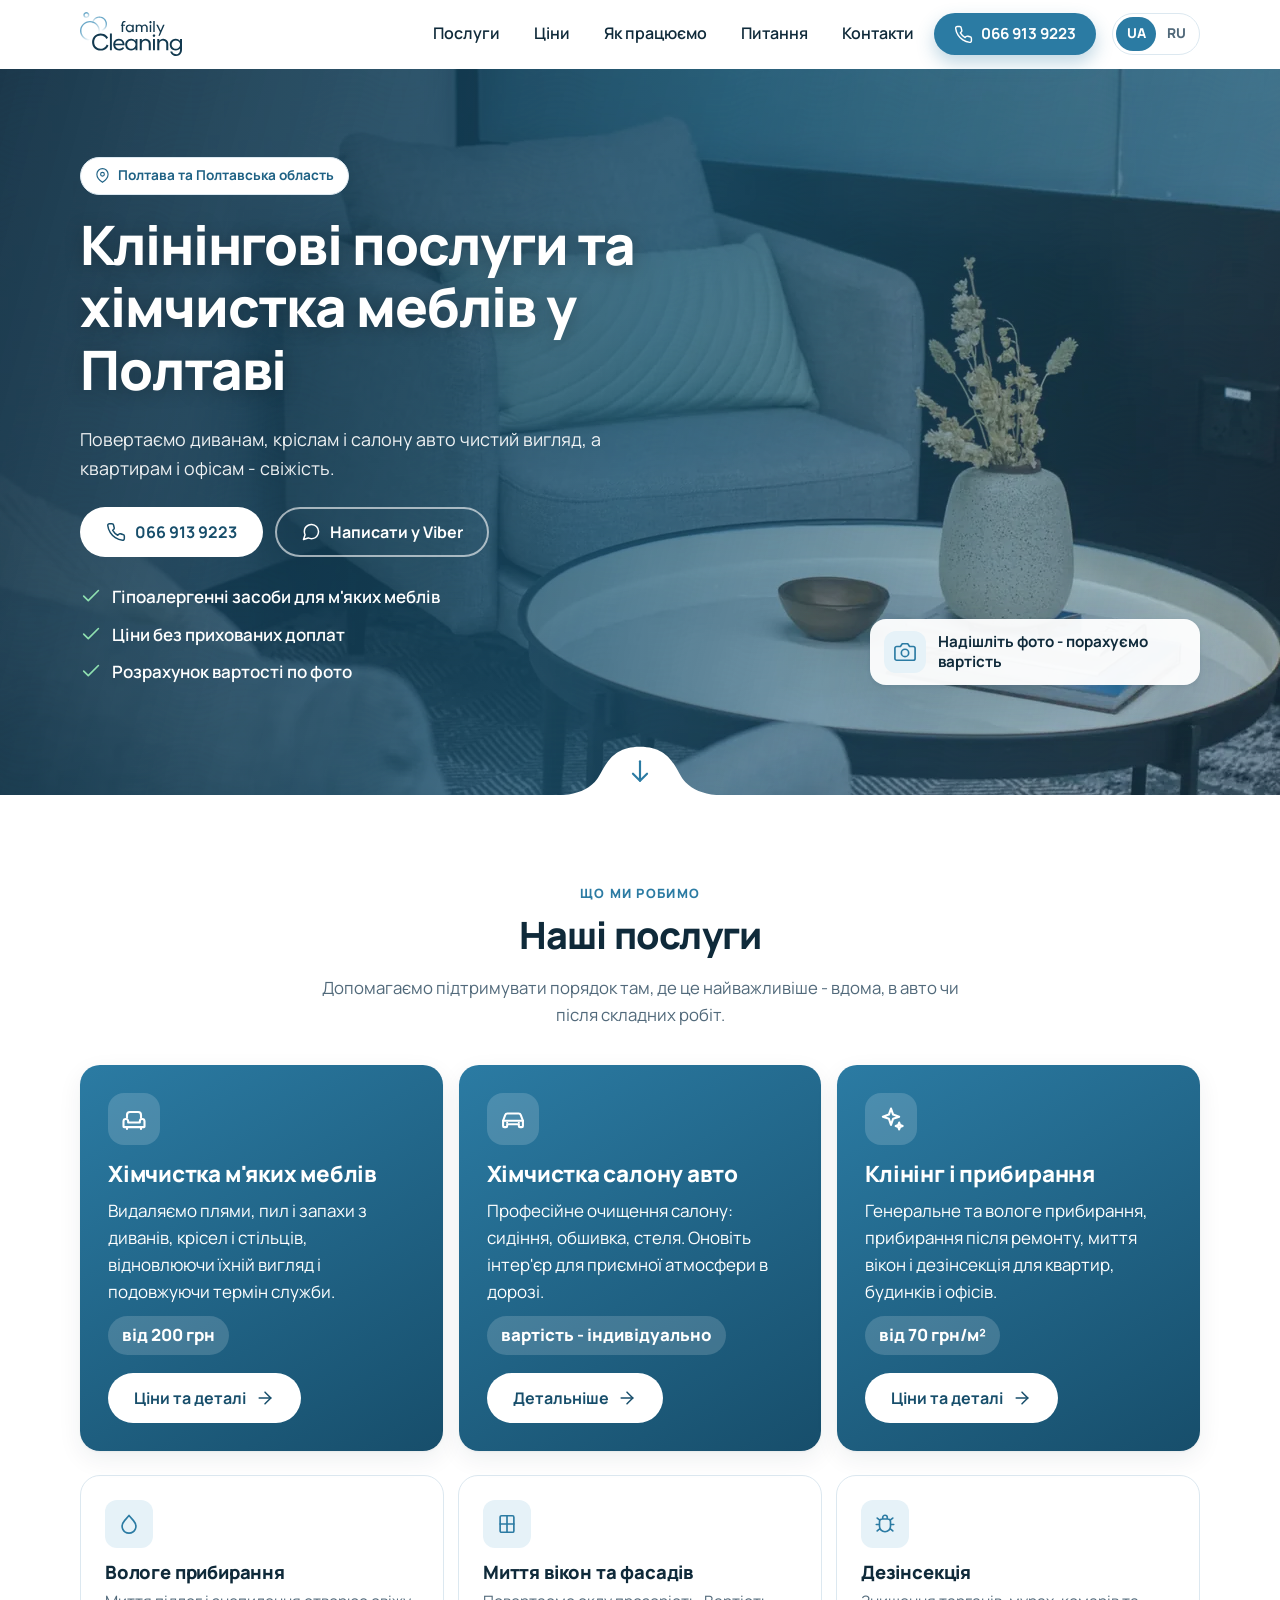
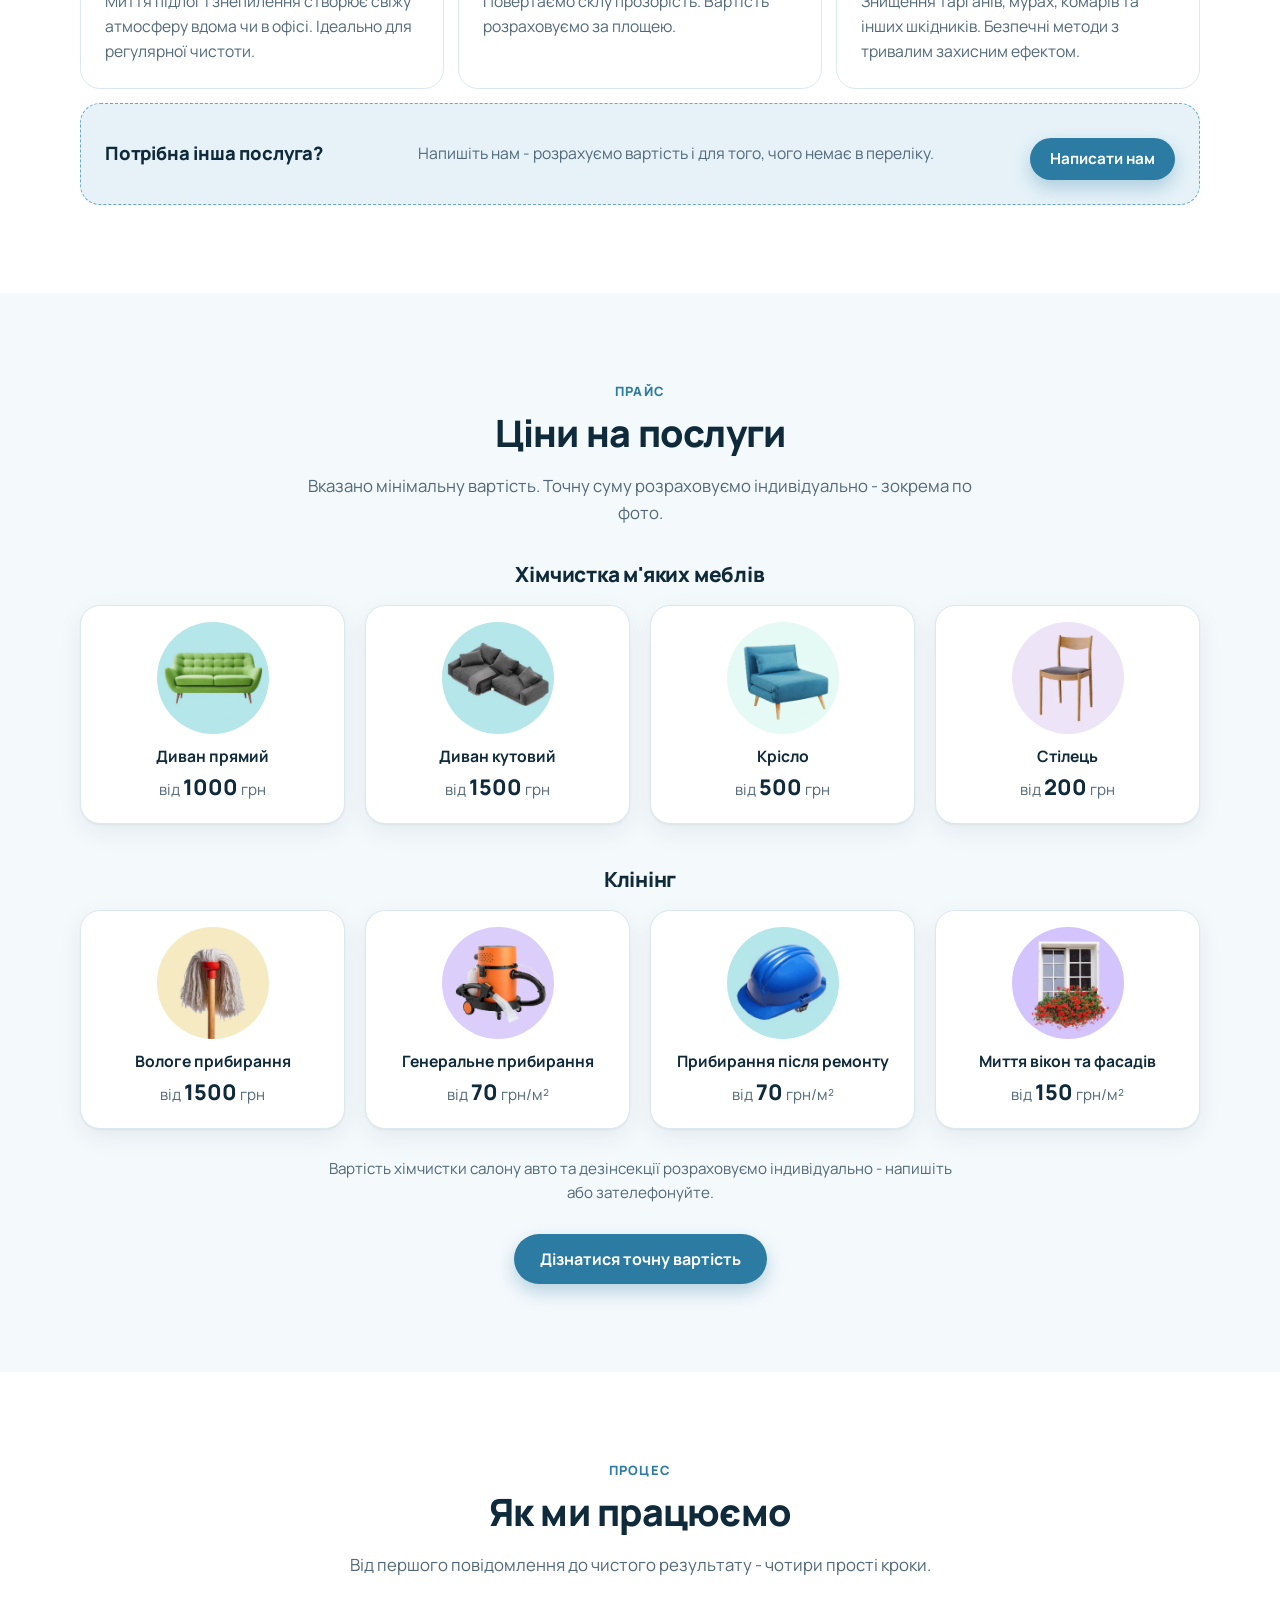
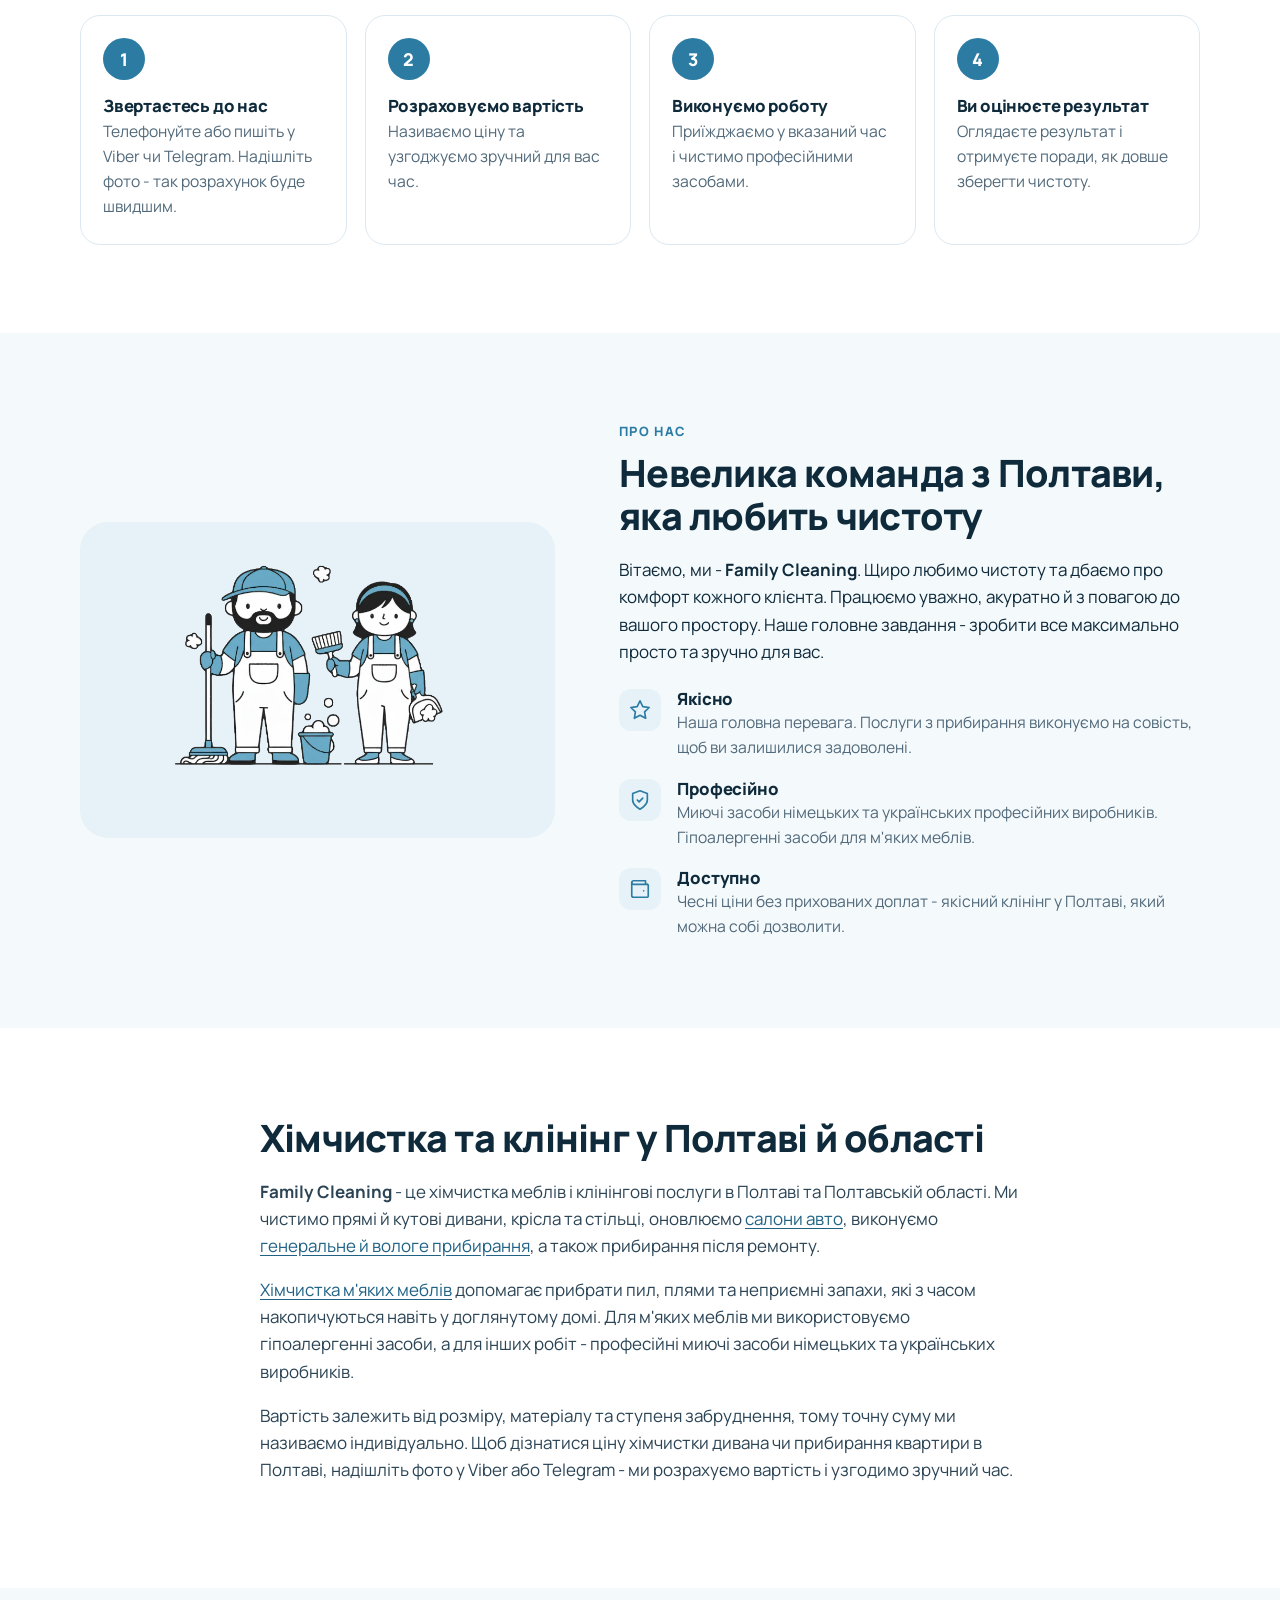
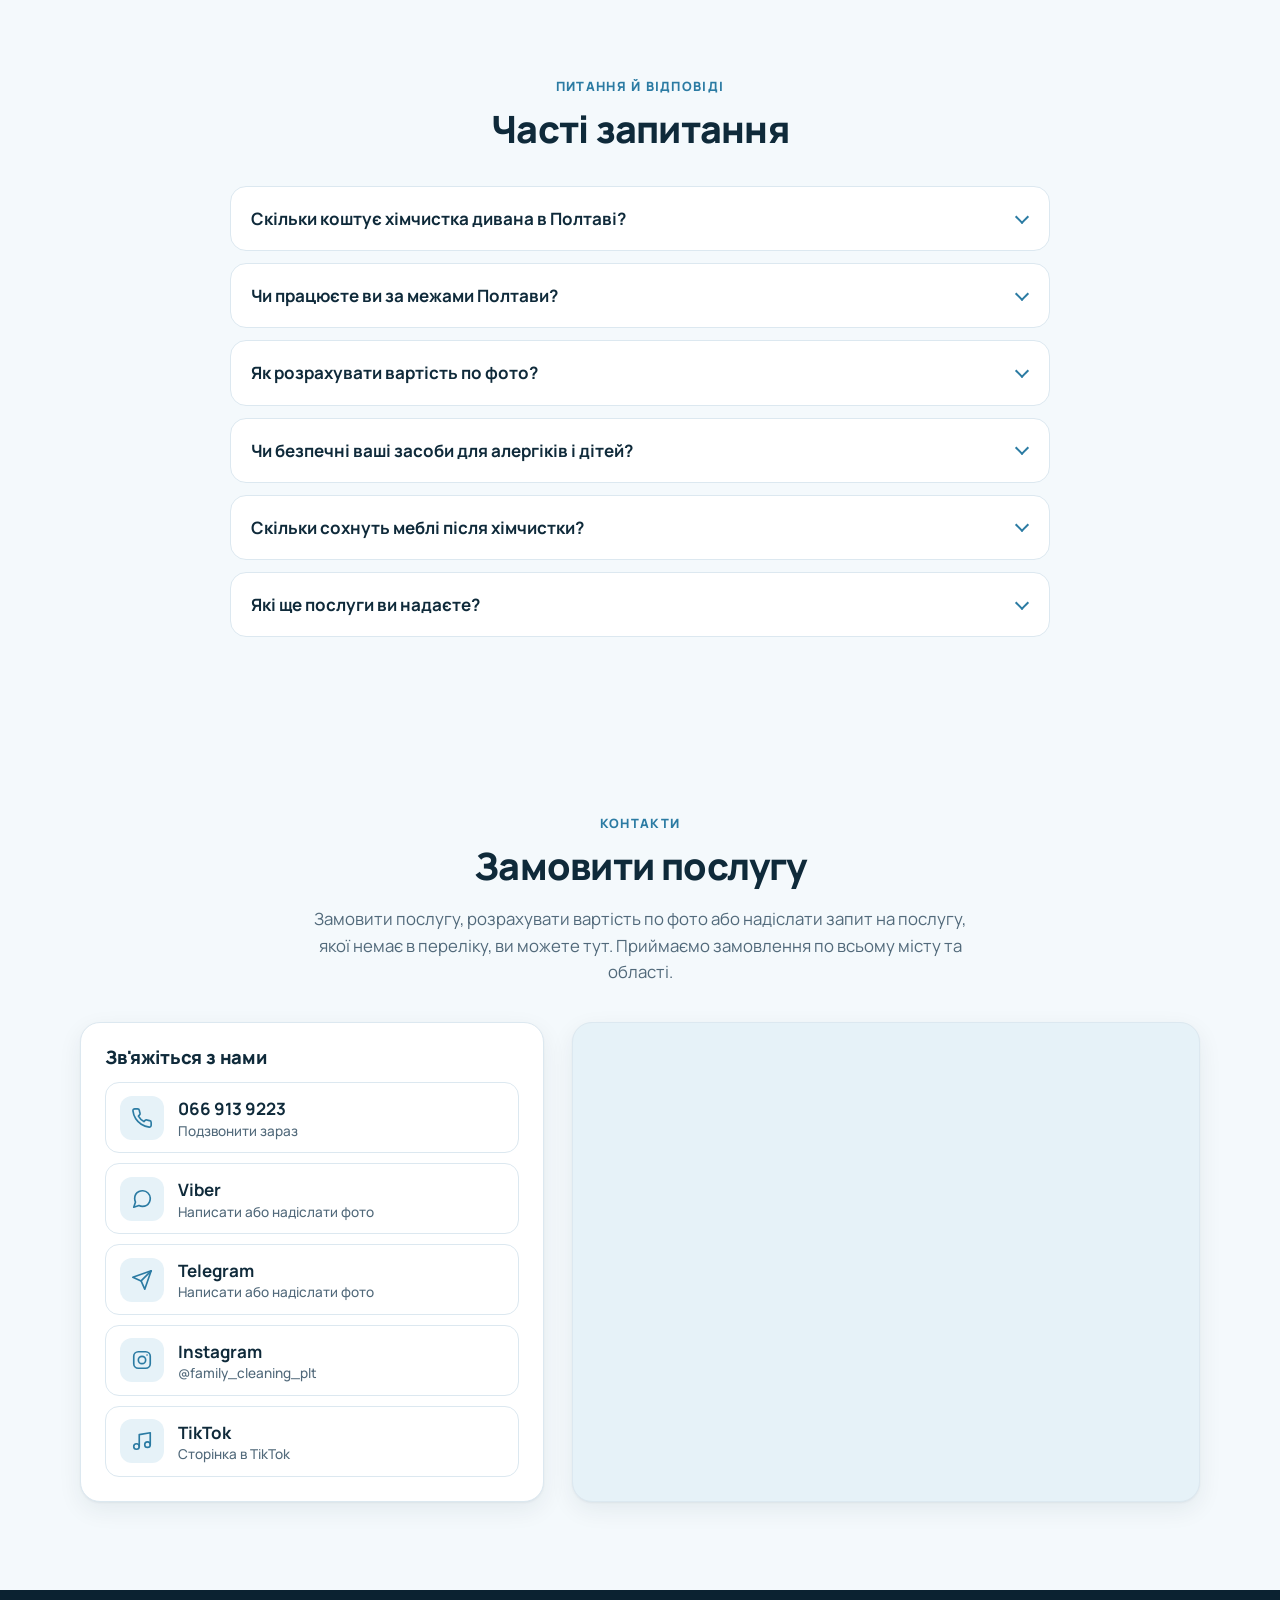
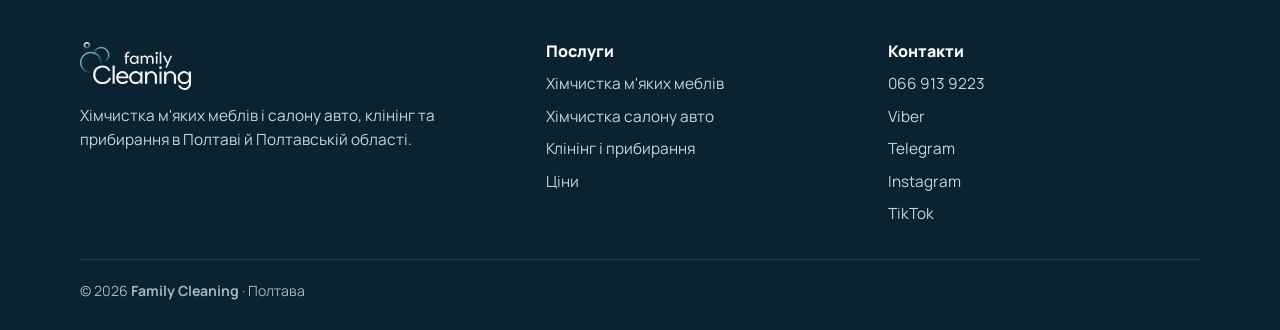
==== commit 6a6a1fb8: "Add files via upload" ====
--- a/index.html
+++ b/index.html
@@ -4,7 +4,7 @@
 <meta charset="utf-8">
 <meta name="viewport" content="width=device-width, initial-scale=1">
 <script>(function(){var d=document.documentElement;d.classList.add('js');try{var p=localStorage.getItem('fc_lang'),a=d.getAttribute('data-alt');if((p==='uk'||p==='ru')&&a&&p!==d.lang){location.replace(new URL(a,location.href).href+location.search+location.hash);}}catch(e){}})();</script>
-<title>Хімчистка меблів і клінінг у Полтаві - Family Cleaning</title>
+<title>Клінінгові послуги та хімчистка меблів у Полтаві - Family Cleaning</title>
 <meta name="description" content="Хімчистка диванів, крісел і салону авто, генеральне прибирання та прибирання після ремонту в Полтаві й області. Ціни від 200 грн. Розрахунок по фото.">
 <link rel="canonical" href="https://famclean.com.ua/">
 <link rel="alternate" hreflang="uk" href="https://famclean.com.ua/">
@@ -14,13 +14,13 @@
 <meta property="og:locale" content="uk_UA">
 <meta property="og:locale:alternate" content="ru_RU">
 <meta property="og:site_name" content="Family Cleaning">
-<meta property="og:title" content="Хімчистка меблів і клінінг у Полтаві - Family Cleaning">
+<meta property="og:title" content="Клінінгові послуги та хімчистка меблів у Полтаві - Family Cleaning">
 <meta property="og:description" content="Хімчистка диванів, крісел і салону авто, генеральне прибирання та прибирання після ремонту в Полтаві й області. Ціни від 200 грн. Розрахунок по фото.">
 <meta property="og:url" content="https://famclean.com.ua/">
 <meta property="og:image" content="https://famclean.com.ua/img/og-cover.jpg">
 <meta property="og:image:width" content="1200">
 <meta property="og:image:height" content="630">
-<meta property="og:image:alt" content="Family Cleaning - хімчистка меблів і клінінг у Полтаві">
+<meta property="og:image:alt" content="Family Cleaning - клінінгові послуги та хімчистка меблів у Полтаві">
 <meta name="twitter:card" content="summary_large_image">
 <meta name="theme-color" content="#2b7ba3">
 <meta name="google-site-verification" content="99--LuBpgoL34rDlay3CEURhuqWhSlvif_Wz9FNeY6w">
@@ -33,7 +33,7 @@
 <link rel="preconnect" href="https://fonts.gstatic.com" crossorigin>
 <link rel="stylesheet" href="https://fonts.googleapis.com/css2?family=Manrope:wght@400;500;600;700;800&amp;display=swap">
 <link rel="stylesheet" href="css/style.css?v=20261111">
-<script type="application/ld+json">{"@context":"https://schema.org","@type":"LocalBusiness","@id":"https://famclean.com.ua/#business","name":"Family Cleaning","alternateName":"FamClean","url":"https://famclean.com.ua/","telephone":"+380669139223","image":"https://famclean.com.ua/img/og-cover.jpg","logo":"https://famclean.com.ua/img/android-chrome-512x512.png","description":"Хімчистка м'яких меблів і салону авто, генеральне прибирання та прибирання після ремонту в Полтаві та Полтавській області.","address":{"@type":"PostalAddress","addressLocality":"Полтава","addressRegion":"Полтавська область","addressCountry":"UA"},"areaServed":[{"@type":"City","name":"Полтава"},{"@type":"AdministrativeArea","name":"Полтавська область"}],"sameAs":["https://instagram.com/family_cleaning_plt/","https://www.tiktok.com/@lukyanchikova88"],"inLanguage":"uk","hasOfferCatalog":{"@type":"OfferCatalog","name":"Послуги Family Cleaning","itemListElement":[{"@type":"Offer","itemOffered":{"@type":"Service","name":"Хімчистка прямого дивана"},"priceSpecification":{"@type":"UnitPriceSpecification","minPrice":1000,"priceCurrency":"UAH"}},{"@type":"Offer","itemOffered":{"@type":"Service","name":"Хімчистка кутового дивана"},"priceSpecification":{"@type":"UnitPriceSpecification","minPrice":1500,"priceCurrency":"UAH"}},{"@type":"Offer","itemOffered":{"@type":"Service","name":"Хімчистка крісла"},"priceSpecification":{"@type":"UnitPriceSpecification","minPrice":500,"priceCurrency":"UAH"}},{"@type":"Offer","itemOffered":{"@type":"Service","name":"Хімчистка стільця"},"priceSpecification":{"@type":"UnitPriceSpecification","minPrice":200,"priceCurrency":"UAH"}},{"@type":"Offer","itemOffered":{"@type":"Service","name":"Вологе прибирання"},"priceSpecification":{"@type":"UnitPriceSpecification","minPrice":1500,"priceCurrency":"UAH"}},{"@type":"Offer","itemOffered":{"@type":"Service","name":"Генеральне прибирання"},"priceSpecification":{"@type":"UnitPriceSpecification","minPrice":70,"priceCurrency":"UAH","unitCode":"MTK","unitText":"м²"}},{"@type":"Offer","itemOffered":{"@type":"Service","name":"Прибирання після ремонту"},"priceSpecification":{"@type":"UnitPriceSpecification","minPrice":70,"priceCurrency":"UAH","unitCode":"MTK","unitText":"м²"}},{"@type":"Offer","itemOffered":{"@type":"Service","name":"Миття вікон та фасадів"},"priceSpecification":{"@type":"UnitPriceSpecification","minPrice":150,"priceCurrency":"UAH","unitCode":"MTK","unitText":"м²"}}]}}</script>
+<script type="application/ld+json">{"@context":"https://schema.org","@type":"LocalBusiness","@id":"https://famclean.com.ua/#business","name":"Family Cleaning","alternateName":"FamClean","url":"https://famclean.com.ua/","telephone":"+380669139223","image":"https://famclean.com.ua/img/og-cover.jpg","logo":"https://famclean.com.ua/img/android-chrome-512x512.png","description":"Хімчистка м'яких меблів і салону авто, генеральне прибирання та прибирання після ремонту в Полтаві та Полтавській області.","address":{"@type":"PostalAddress","addressLocality":"Полтава","addressRegion":"Полтавська область","addressCountry":"UA"},"areaServed":[{"@type":"City","name":"Полтава"},{"@type":"AdministrativeArea","name":"Полтавська область"}],"sameAs":["https://instagram.com/family_cleaning_plt/","https://www.tiktok.com/@family_cleaning_plt"],"inLanguage":"uk","hasOfferCatalog":{"@type":"OfferCatalog","name":"Послуги Family Cleaning","itemListElement":[{"@type":"Offer","itemOffered":{"@type":"Service","name":"Хімчистка прямого дивана"},"priceSpecification":{"@type":"UnitPriceSpecification","minPrice":1000,"priceCurrency":"UAH"}},{"@type":"Offer","itemOffered":{"@type":"Service","name":"Хімчистка кутового дивана"},"priceSpecification":{"@type":"UnitPriceSpecification","minPrice":1500,"priceCurrency":"UAH"}},{"@type":"Offer","itemOffered":{"@type":"Service","name":"Хімчистка крісла"},"priceSpecification":{"@type":"UnitPriceSpecification","minPrice":500,"priceCurrency":"UAH"}},{"@type":"Offer","itemOffered":{"@type":"Service","name":"Хімчистка стільця"},"priceSpecification":{"@type":"UnitPriceSpecification","minPrice":200,"priceCurrency":"UAH"}},{"@type":"Offer","itemOffered":{"@type":"Service","name":"Вологе прибирання"},"priceSpecification":{"@type":"UnitPriceSpecification","minPrice":1500,"priceCurrency":"UAH"}},{"@type":"Offer","itemOffered":{"@type":"Service","name":"Генеральне прибирання"},"priceSpecification":{"@type":"UnitPriceSpecification","minPrice":70,"priceCurrency":"UAH","unitCode":"MTK","unitText":"м²"}},{"@type":"Offer","itemOffered":{"@type":"Service","name":"Прибирання після ремонту"},"priceSpecification":{"@type":"UnitPriceSpecification","minPrice":70,"priceCurrency":"UAH","unitCode":"MTK","unitText":"м²"}},{"@type":"Offer","itemOffered":{"@type":"Service","name":"Миття вікон та фасадів"},"priceSpecification":{"@type":"UnitPriceSpecification","minPrice":150,"priceCurrency":"UAH","unitCode":"MTK","unitText":"м²"}}]}}</script>
 <script type="application/ld+json">{"@context":"https://schema.org","@type":"FAQPage","inLanguage":"uk","mainEntity":[{"@type":"Question","name":"Скільки коштує хімчистка дивана в Полтаві?","acceptedAnswer":{"@type":"Answer","text":"Хімчистка прямого дивана - від 1000 грн, кутового - від 1500 грн. Остаточна вартість залежить від розміру, матеріалу оббивки та ступеня забруднення, тому ми розраховуємо її індивідуально - зокрема по фото."}},{"@type":"Question","name":"Чи працюєте ви за межами Полтави?","acceptedAnswer":{"@type":"Answer","text":"Так, приймаємо замовлення по всьому місту та області. Напишіть або зателефонуйте - узгодимо деталі."}},{"@type":"Question","name":"Як розрахувати вартість по фото?","acceptedAnswer":{"@type":"Answer","text":"Надішліть кілька фото того, що потрібно почистити, у Viber або Telegram і коротко опишіть завдання. Ми розрахуємо вартість і запропонуємо зручний час."}},{"@type":"Question","name":"Чи безпечні ваші засоби для алергіків і дітей?","acceptedAnswer":{"@type":"Answer","text":"Для м'яких меблів ми використовуємо гіпоалергенні засоби. Якщо в сім'ї є алергіки, маленькі діти чи домашні тварини, повідомте нас заздалегідь - врахуємо це під час роботи."}},{"@type":"Question","name":"Скільки сохнуть меблі після хімчистки?","acceptedAnswer":{"@type":"Answer","text":"Час висихання залежить від тканини, товщини наповнювача та вентиляції в кімнаті - зазвичай від кількох годин до доби. Провітрюйте приміщення й не користуйтеся меблями, доки оббивка повністю не висохне."}},{"@type":"Question","name":"Які ще послуги ви надаєте?","acceptedAnswer":{"@type":"Answer","text":"Окрім хімчистки меблів і салону авто, ми виконуємо генеральне та вологе прибирання, прибирання після ремонту, миття вікон і фасадів, а також дезінсекцію."}}]}</script>
 <!-- Google tag (gtag.js) -->
 <script async src="https://www.googletagmanager.com/gtag/js?id=G-ZP1D5EXPBN"></script>
@@ -87,7 +87,7 @@
 <div class="container hero-content">
 <div class="hero-copy">
 <span class="chip"><svg class="ico" aria-hidden="true"><use href="#i-pin"/></svg> Полтава та Полтавська область</span>
-<h1>Хімчистка меблів і клінінг у Полтаві</h1>
+<h1>Клінінгові послуги та хімчистка меблів у Полтаві</h1>
 <p class="lead">Повертаємо диванам, кріслам і салону авто чистий вигляд, а квартирам і офісам - свіжість.</p>
 <div class="btn-row">
 <a class="btn btn--light" href="tel:+380669139223"><svg class="ico" aria-hidden="true"><use href="#i-phone"/></svg> 066 913 9223</a>
@@ -275,9 +275,9 @@
 <ul class="contact-list">
 <li><a href="tel:+380669139223"><span class="tile-ico"><svg class="ico" aria-hidden="true"><use href="#i-phone"/></svg></span><span>066 913 9223<small>Подзвонити зараз</small></span></a></li>
 <li><a href="viber://chat?number=%2B380669139223"><span class="tile-ico"><svg class="ico" aria-hidden="true"><use href="#i-chat"/></svg></span><span>Viber<small>Написати або надіслати фото</small></span></a></li>
-<li><a href="https://t.me/+380669139223" rel="noopener"><span class="tile-ico"><svg class="ico" aria-hidden="true"><use href="#i-send"/></svg></span><span>Telegram<small>Написати або надіслати фото</small></span></a></li>
+<li><a href="https://t.me/family_cleaning_plt" rel="noopener"><span class="tile-ico"><svg class="ico" aria-hidden="true"><use href="#i-send"/></svg></span><span>Telegram<small>Написати або надіслати фото</small></span></a></li>
 <li><a href="https://instagram.com/family_cleaning_plt/" rel="noopener"><span class="tile-ico"><svg class="ico" aria-hidden="true"><use href="#i-insta"/></svg></span><span>Instagram<small>@family_cleaning_plt</small></span></a></li>
-<li><a href="https://www.tiktok.com/@lukyanchikova88" rel="noopener"><span class="tile-ico"><svg class="ico" aria-hidden="true"><use href="#i-music"/></svg></span><span>TikTok<small>Сторінка в TikTok</small></span></a></li>
+<li><a href="https://www.tiktok.com/@family_cleaning_plt" rel="noopener"><span class="tile-ico"><svg class="ico" aria-hidden="true"><use href="#i-music"/></svg></span><span>TikTok<small>Сторінка в TikTok</small></span></a></li>
 </ul>
 </div>
 <div class="map"><iframe src="https://www.google.com/maps/embed?pb=!1m18!1m12!1m3!1d82721.1626801863!2d34.54504792244252!3d49.615919673461676!2m3!1f0!2f0!3f0!3m2!1i1024!2i768!4f13.1!3m3!1m2!1s0x40d825e425e6ba6b%3A0xcf3e6bdfb9e4ca82!2z0J_QvtC70YLQsNCy0LAsINCf0L7Qu9GC0LDQstGB0YzQutCwINC-0LHQu9Cw0YHRgtGMLCAzNjAwMA!5e0!3m2!1suk!2sua!4v1744300834224!5m2!1suk!2sua" title="Карта: Полтава та область" loading="lazy" allowfullscreen referrerpolicy="no-referrer-when-downgrade"></iframe></div>
@@ -307,9 +307,9 @@
 <ul>
 <li><a href="tel:+380669139223">066 913 9223</a></li>
 <li><a href="viber://chat?number=%2B380669139223">Viber</a></li>
-<li><a href="https://t.me/+380669139223" rel="noopener">Telegram</a></li>
+<li><a href="https://t.me/family_cleaning_plt" rel="noopener">Telegram</a></li>
 <li><a href="https://instagram.com/family_cleaning_plt/" rel="noopener">Instagram</a></li>
-<li><a href="https://www.tiktok.com/@lukyanchikova88" rel="noopener">TikTok</a></li>
+<li><a href="https://www.tiktok.com/@family_cleaning_plt" rel="noopener">TikTok</a></li>
 </ul>
 </div>
 </div>
@@ -319,7 +319,7 @@
 <nav class="mobile-bar" aria-label="Швидкий зв'язок">
 <a class="is-primary" href="tel:+380669139223"><svg class="ico" aria-hidden="true"><use href="#i-phone"/></svg><span>Подзвонити</span></a>
 <a href="viber://chat?number=%2B380669139223"><svg class="ico" aria-hidden="true"><use href="#i-chat"/></svg><span>Viber</span></a>
-<a href="https://t.me/+380669139223" rel="noopener"><svg class="ico" aria-hidden="true"><use href="#i-send"/></svg><span>Telegram</span></a>
+<a href="https://t.me/family_cleaning_plt" rel="noopener"><svg class="ico" aria-hidden="true"><use href="#i-send"/></svg><span>Telegram</span></a>
 </nav>
 <script src="js/main.js?v=20261111" defer></script>
 </body>
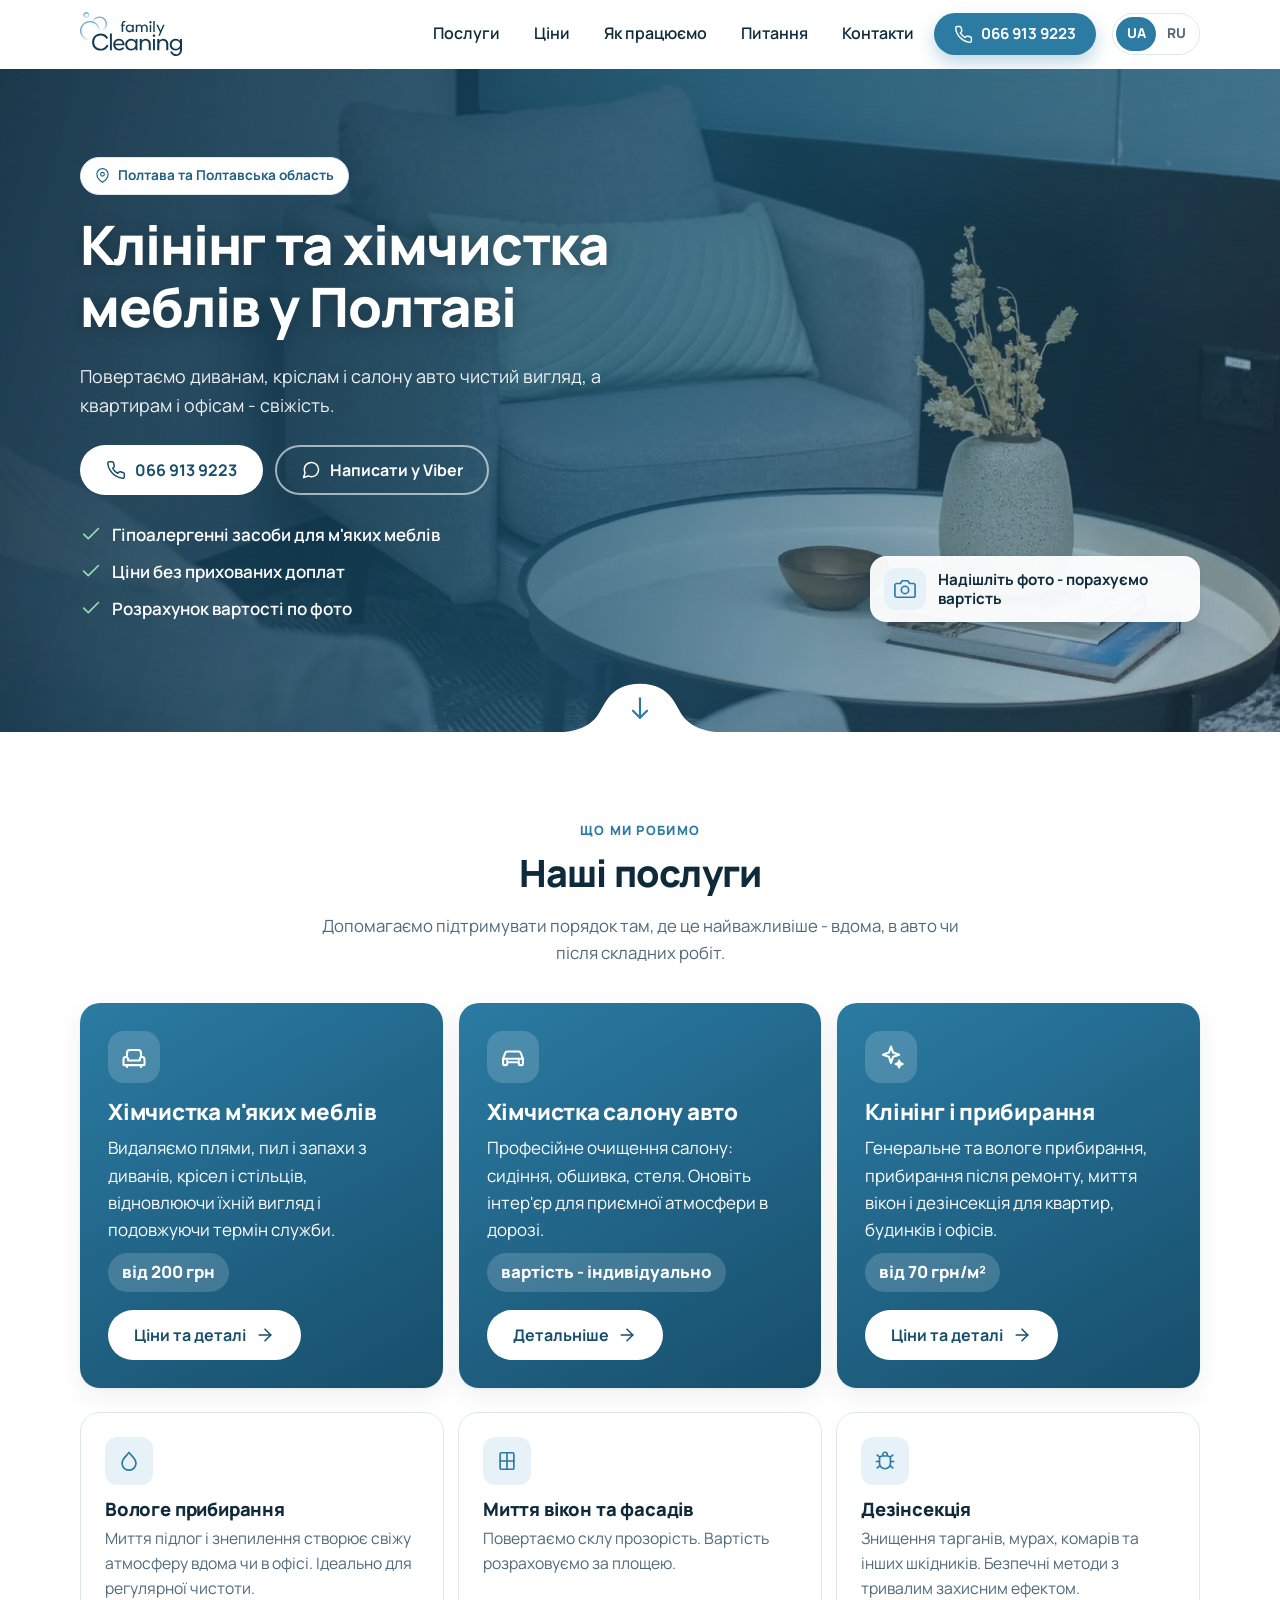
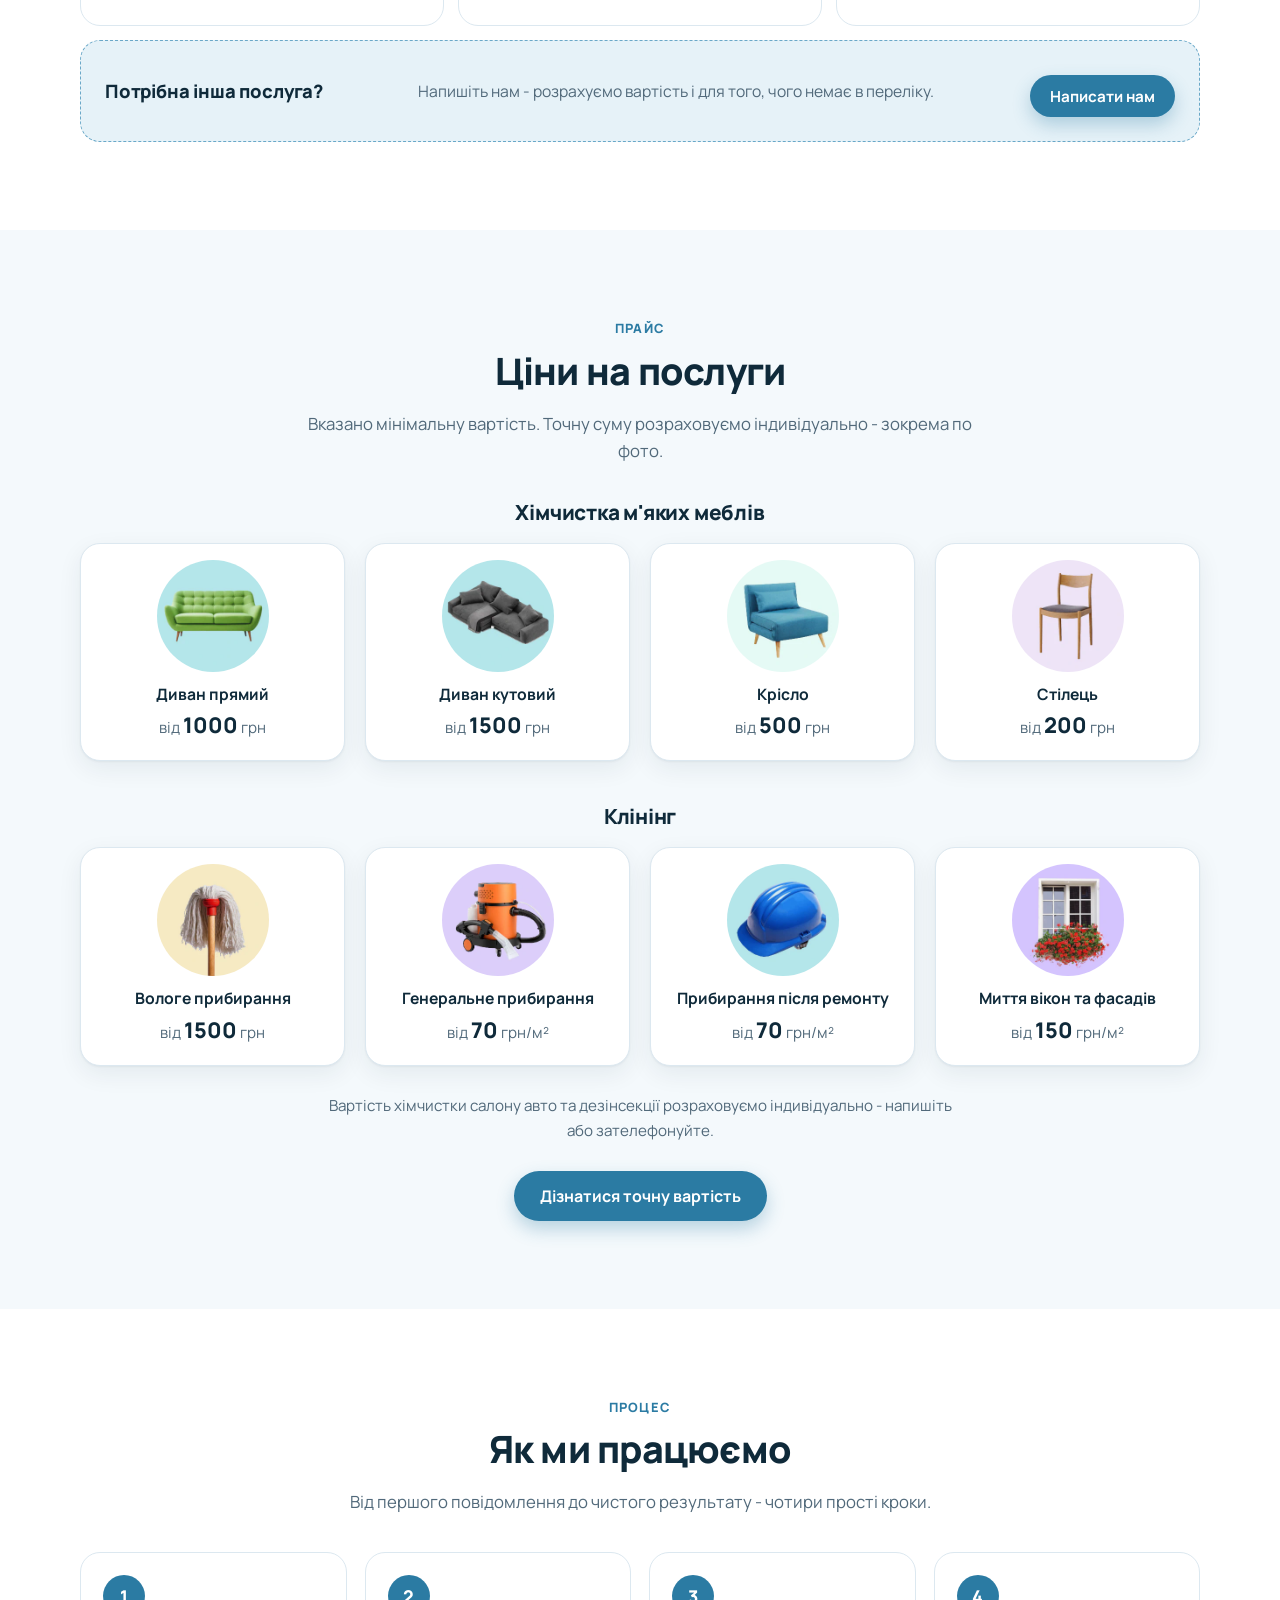
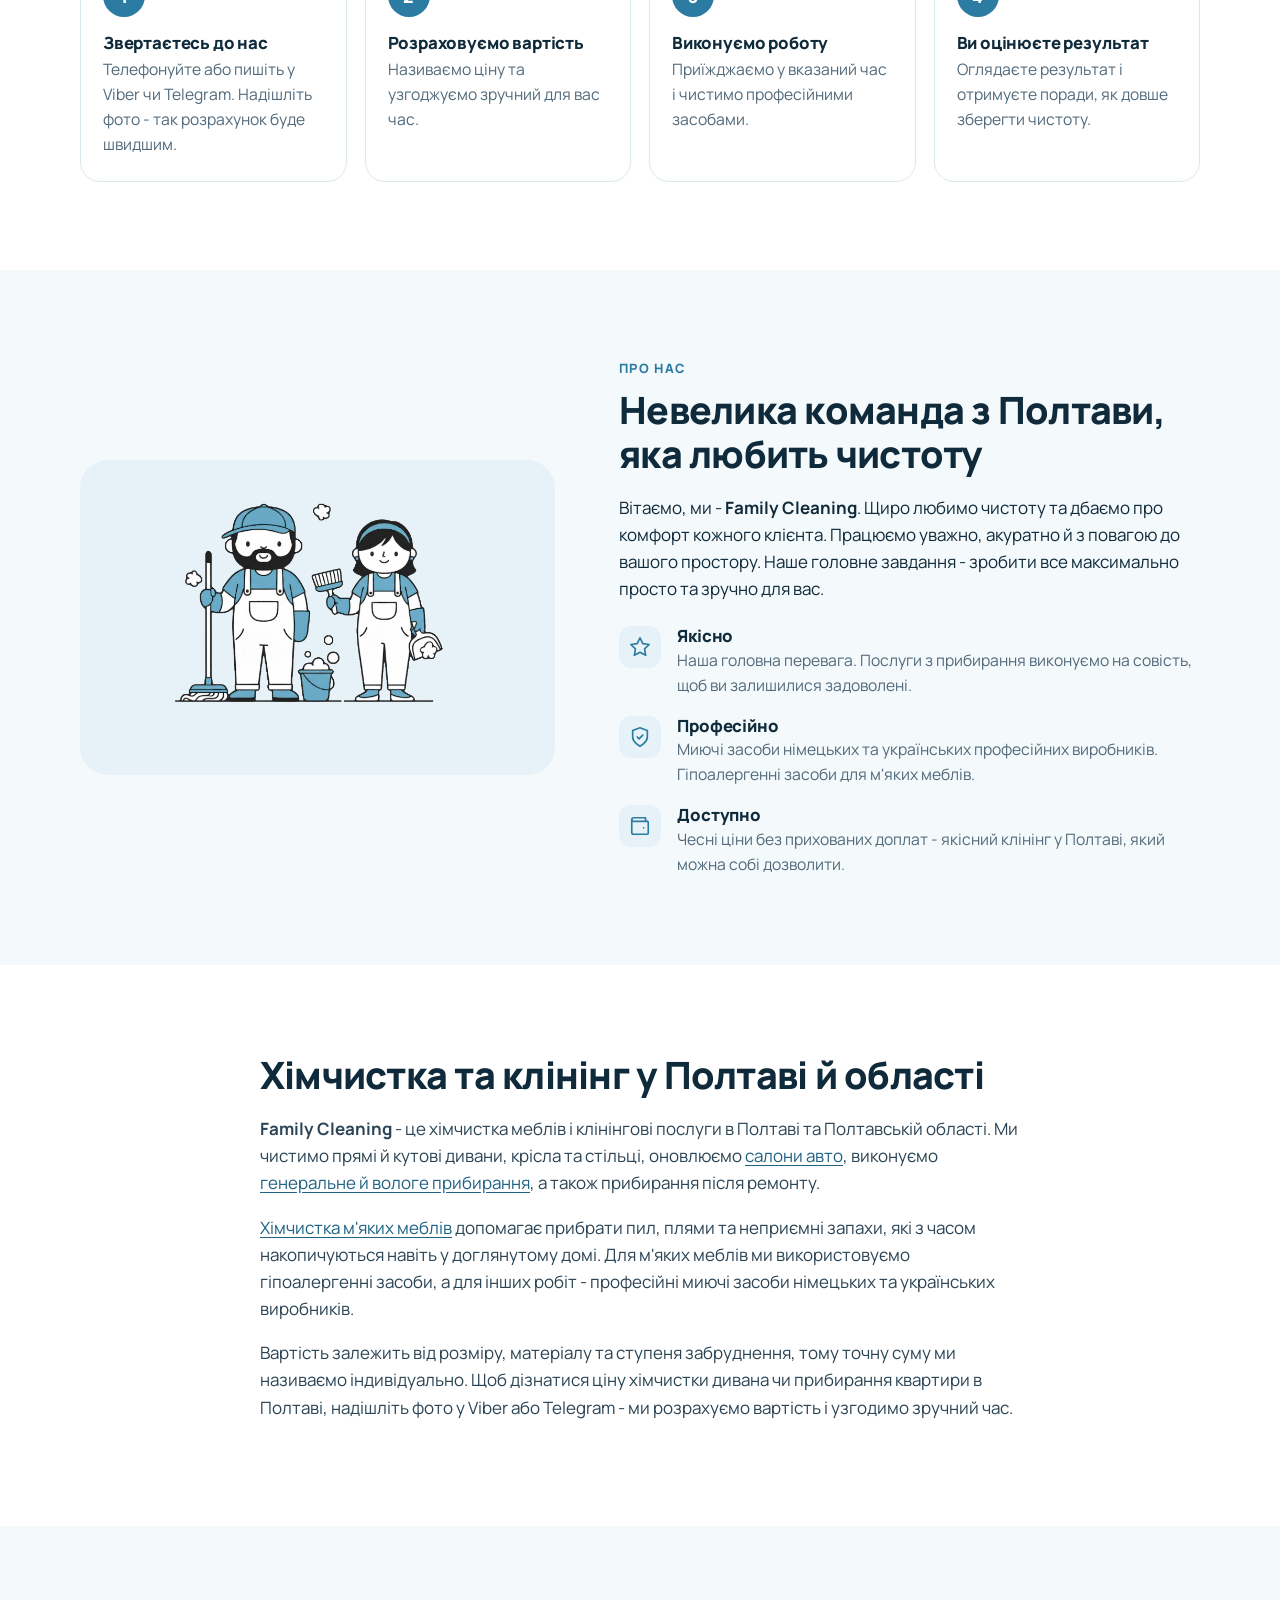
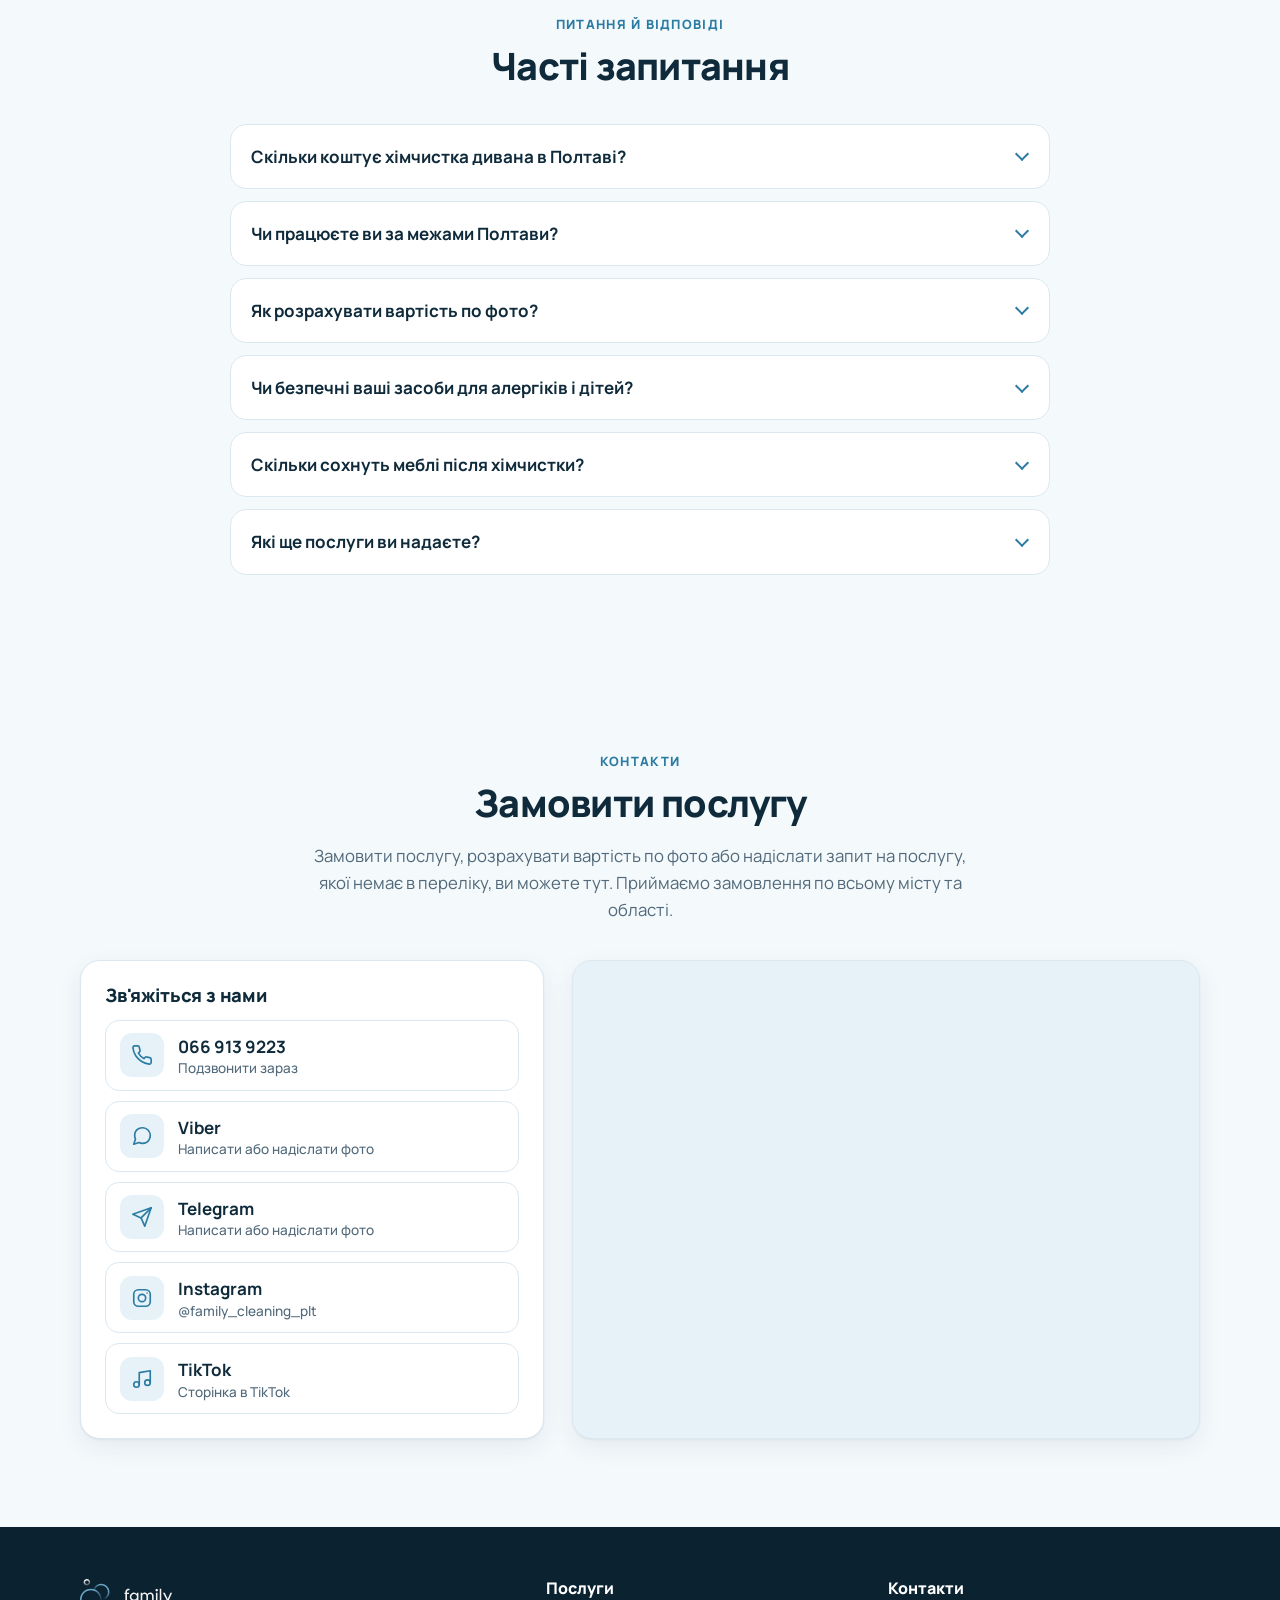
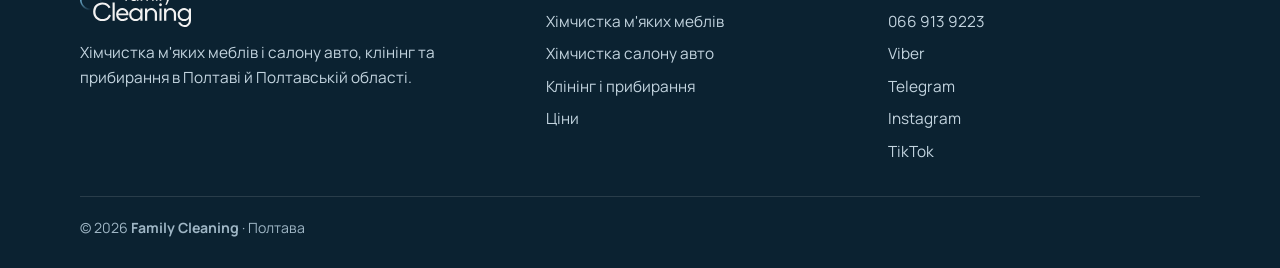
==== commit e182590d: "Add files via upload" ====
--- a/index.html
+++ b/index.html
@@ -4,7 +4,7 @@
 <meta charset="utf-8">
 <meta name="viewport" content="width=device-width, initial-scale=1">
 <script>(function(){var d=document.documentElement;d.classList.add('js');try{var p=localStorage.getItem('fc_lang'),a=d.getAttribute('data-alt');if((p==='uk'||p==='ru')&&a&&p!==d.lang){location.replace(new URL(a,location.href).href+location.search+location.hash);}}catch(e){}})();</script>
-<title>Клінінгові послуги та хімчистка меблів у Полтаві - Family Cleaning</title>
+<title>Клінінг та хімчистка меблів у Полтаві - Family Cleaning</title>
 <meta name="description" content="Хімчистка диванів, крісел і салону авто, генеральне прибирання та прибирання після ремонту в Полтаві й області. Ціни від 200 грн. Розрахунок по фото.">
 <link rel="canonical" href="https://famclean.com.ua/">
 <link rel="alternate" hreflang="uk" href="https://famclean.com.ua/">
@@ -14,13 +14,13 @@
 <meta property="og:locale" content="uk_UA">
 <meta property="og:locale:alternate" content="ru_RU">
 <meta property="og:site_name" content="Family Cleaning">
-<meta property="og:title" content="Клінінгові послуги та хімчистка меблів у Полтаві - Family Cleaning">
+<meta property="og:title" content="Клінінг та хімчистка меблів у Полтаві - Family Cleaning">
 <meta property="og:description" content="Хімчистка диванів, крісел і салону авто, генеральне прибирання та прибирання після ремонту в Полтаві й області. Ціни від 200 грн. Розрахунок по фото.">
 <meta property="og:url" content="https://famclean.com.ua/">
 <meta property="og:image" content="https://famclean.com.ua/img/og-cover.jpg">
 <meta property="og:image:width" content="1200">
 <meta property="og:image:height" content="630">
-<meta property="og:image:alt" content="Family Cleaning - клінінгові послуги та хімчистка меблів у Полтаві">
+<meta property="og:image:alt" content="Family Cleaning - клінінг та хімчистка меблів у Полтаві">
 <meta name="twitter:card" content="summary_large_image">
 <meta name="theme-color" content="#2b7ba3">
 <meta name="google-site-verification" content="99--LuBpgoL34rDlay3CEURhuqWhSlvif_Wz9FNeY6w">
@@ -87,7 +87,7 @@
 <div class="container hero-content">
 <div class="hero-copy">
 <span class="chip"><svg class="ico" aria-hidden="true"><use href="#i-pin"/></svg> Полтава та Полтавська область</span>
-<h1>Клінінгові послуги та хімчистка меблів у Полтаві</h1>
+<h1>Клінінг та хімчистка меблів у Полтаві</h1>
 <p class="lead">Повертаємо диванам, кріслам і салону авто чистий вигляд, а квартирам і офісам - свіжість.</p>
 <div class="btn-row">
 <a class="btn btn--light" href="tel:+380669139223"><svg class="ico" aria-hidden="true"><use href="#i-phone"/></svg> 066 913 9223</a>
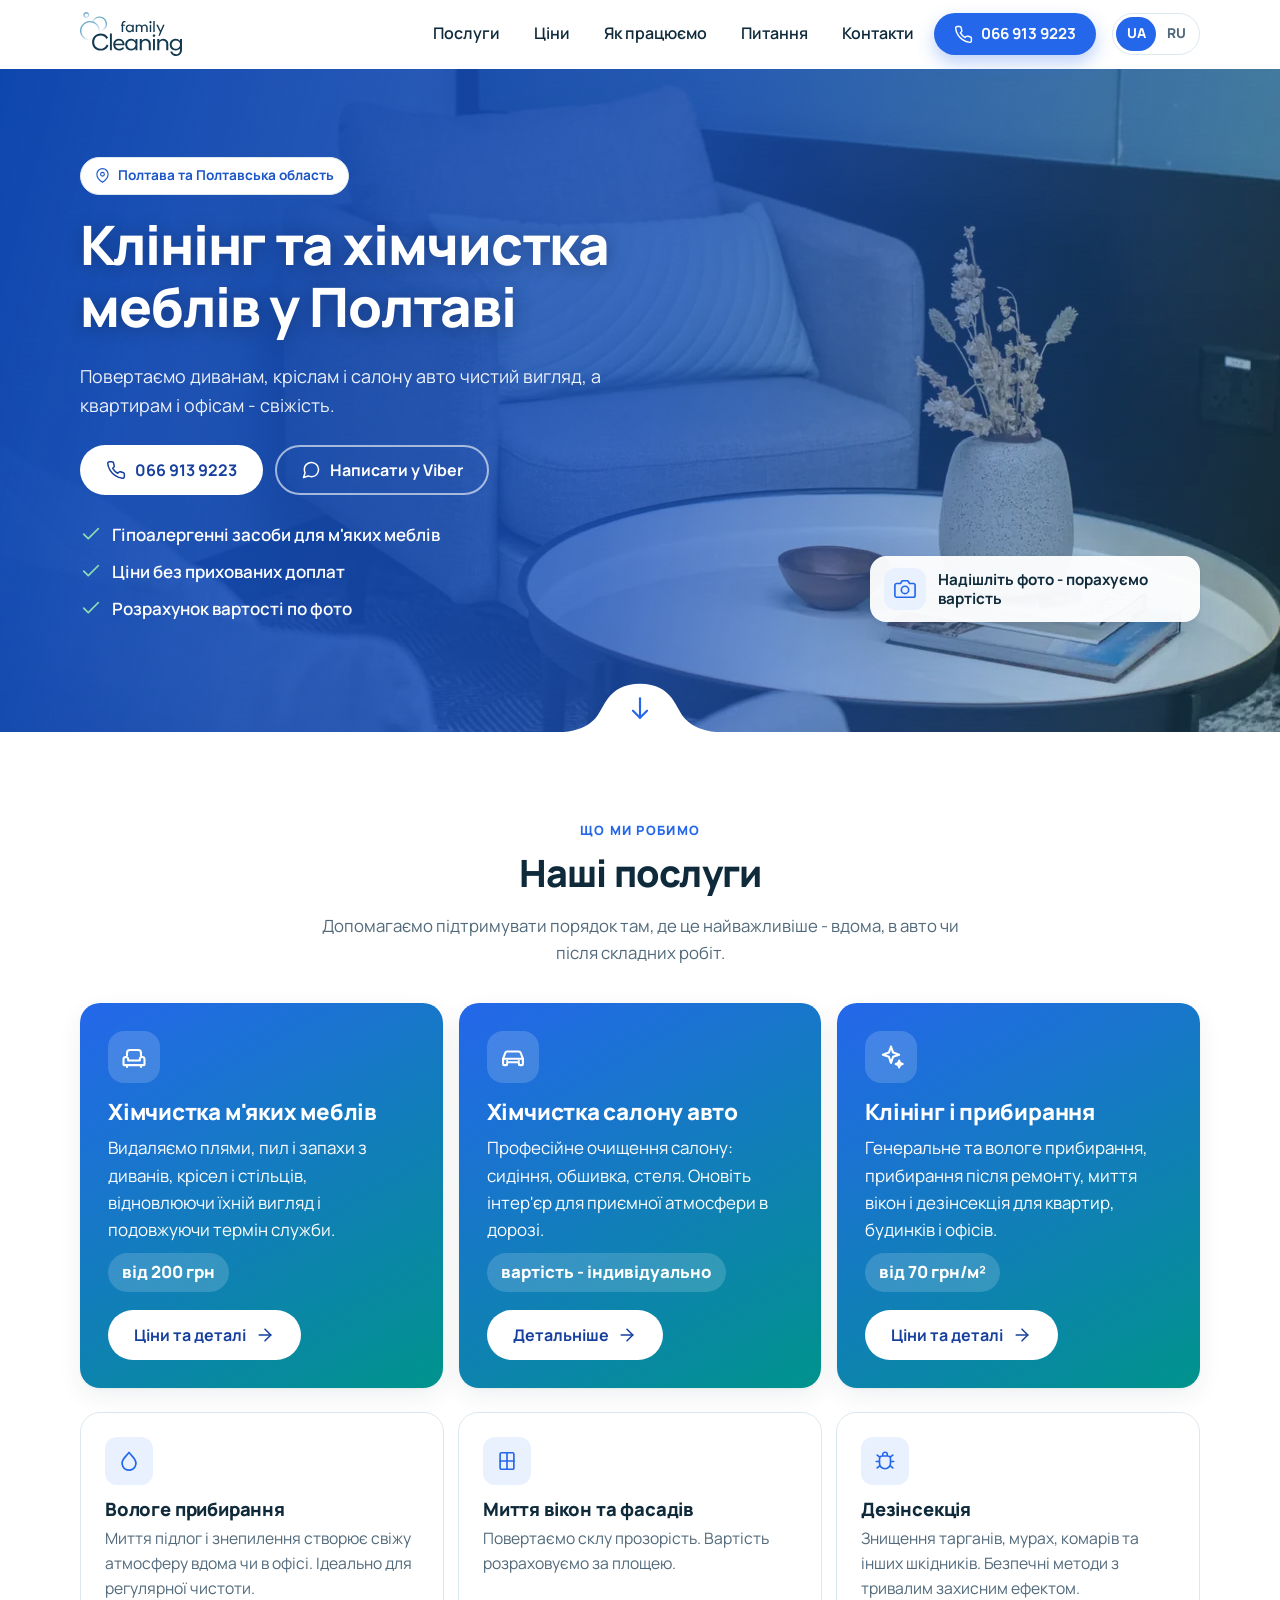
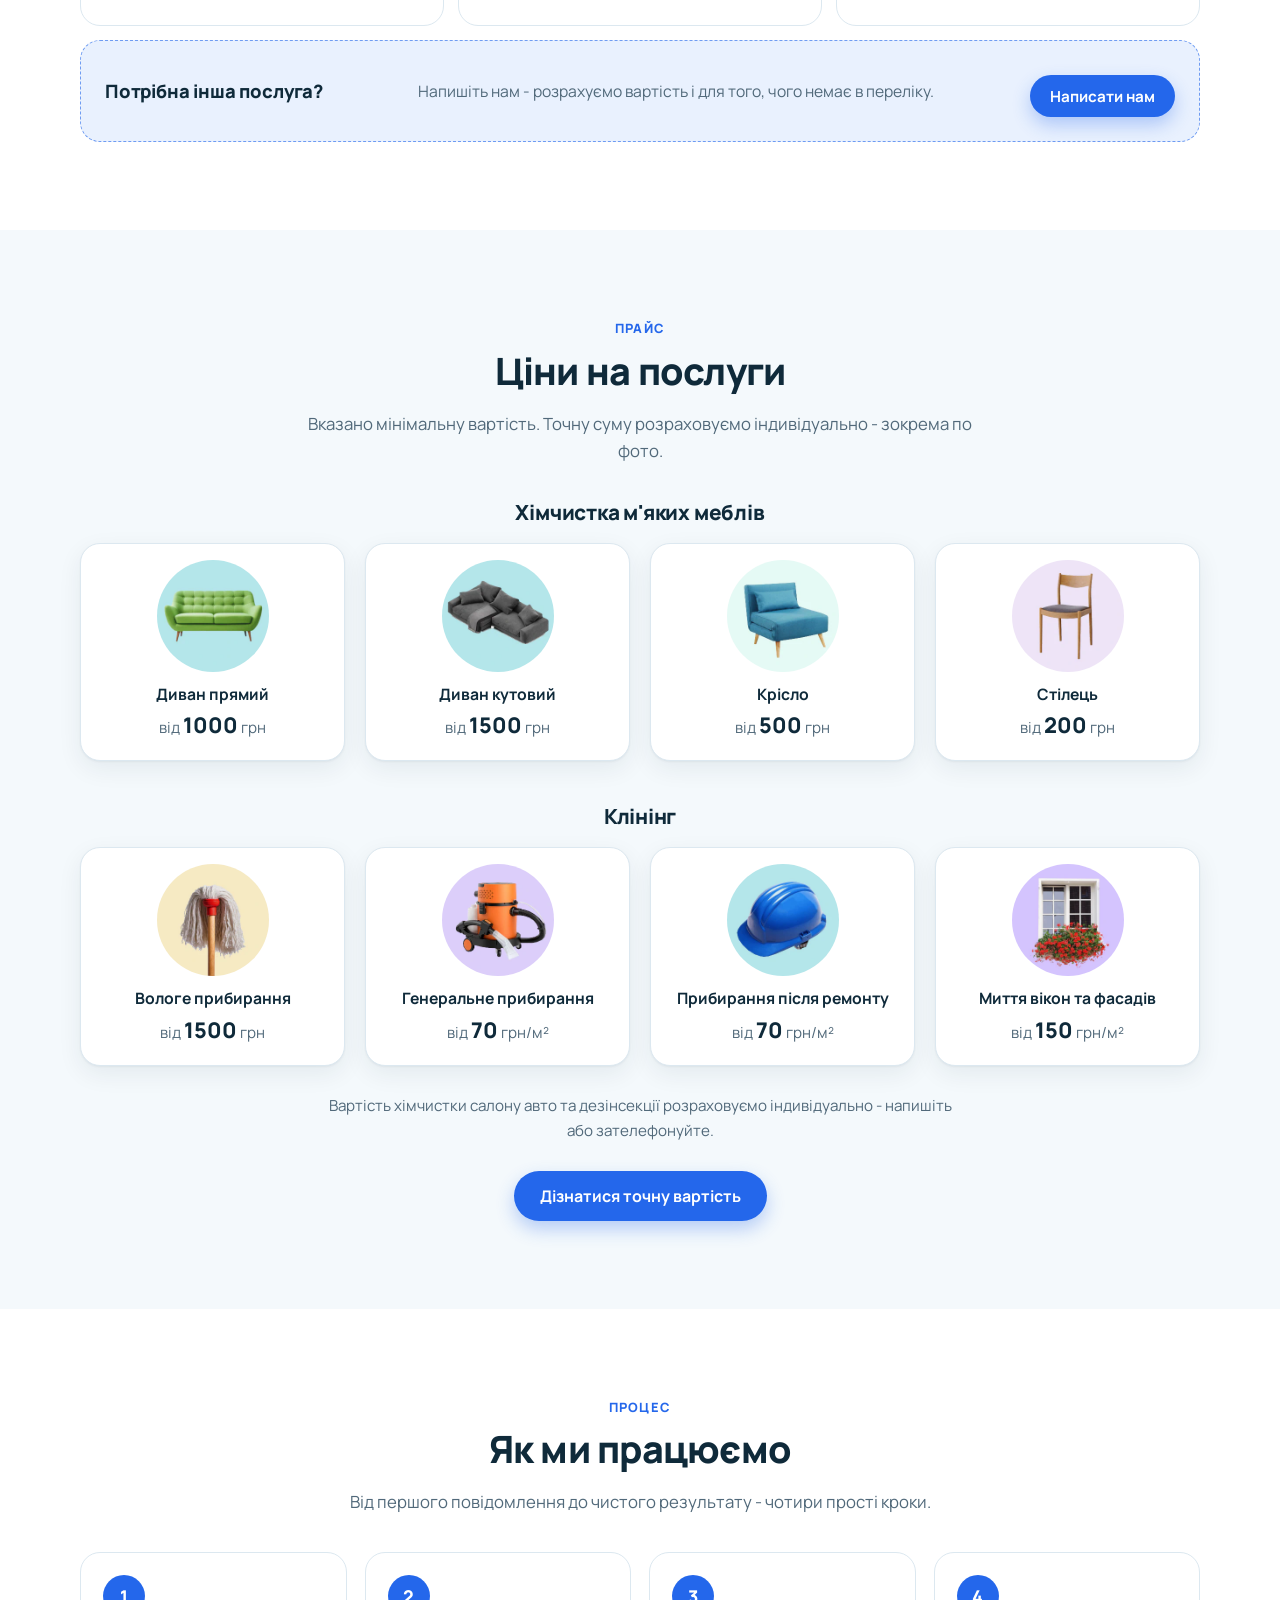
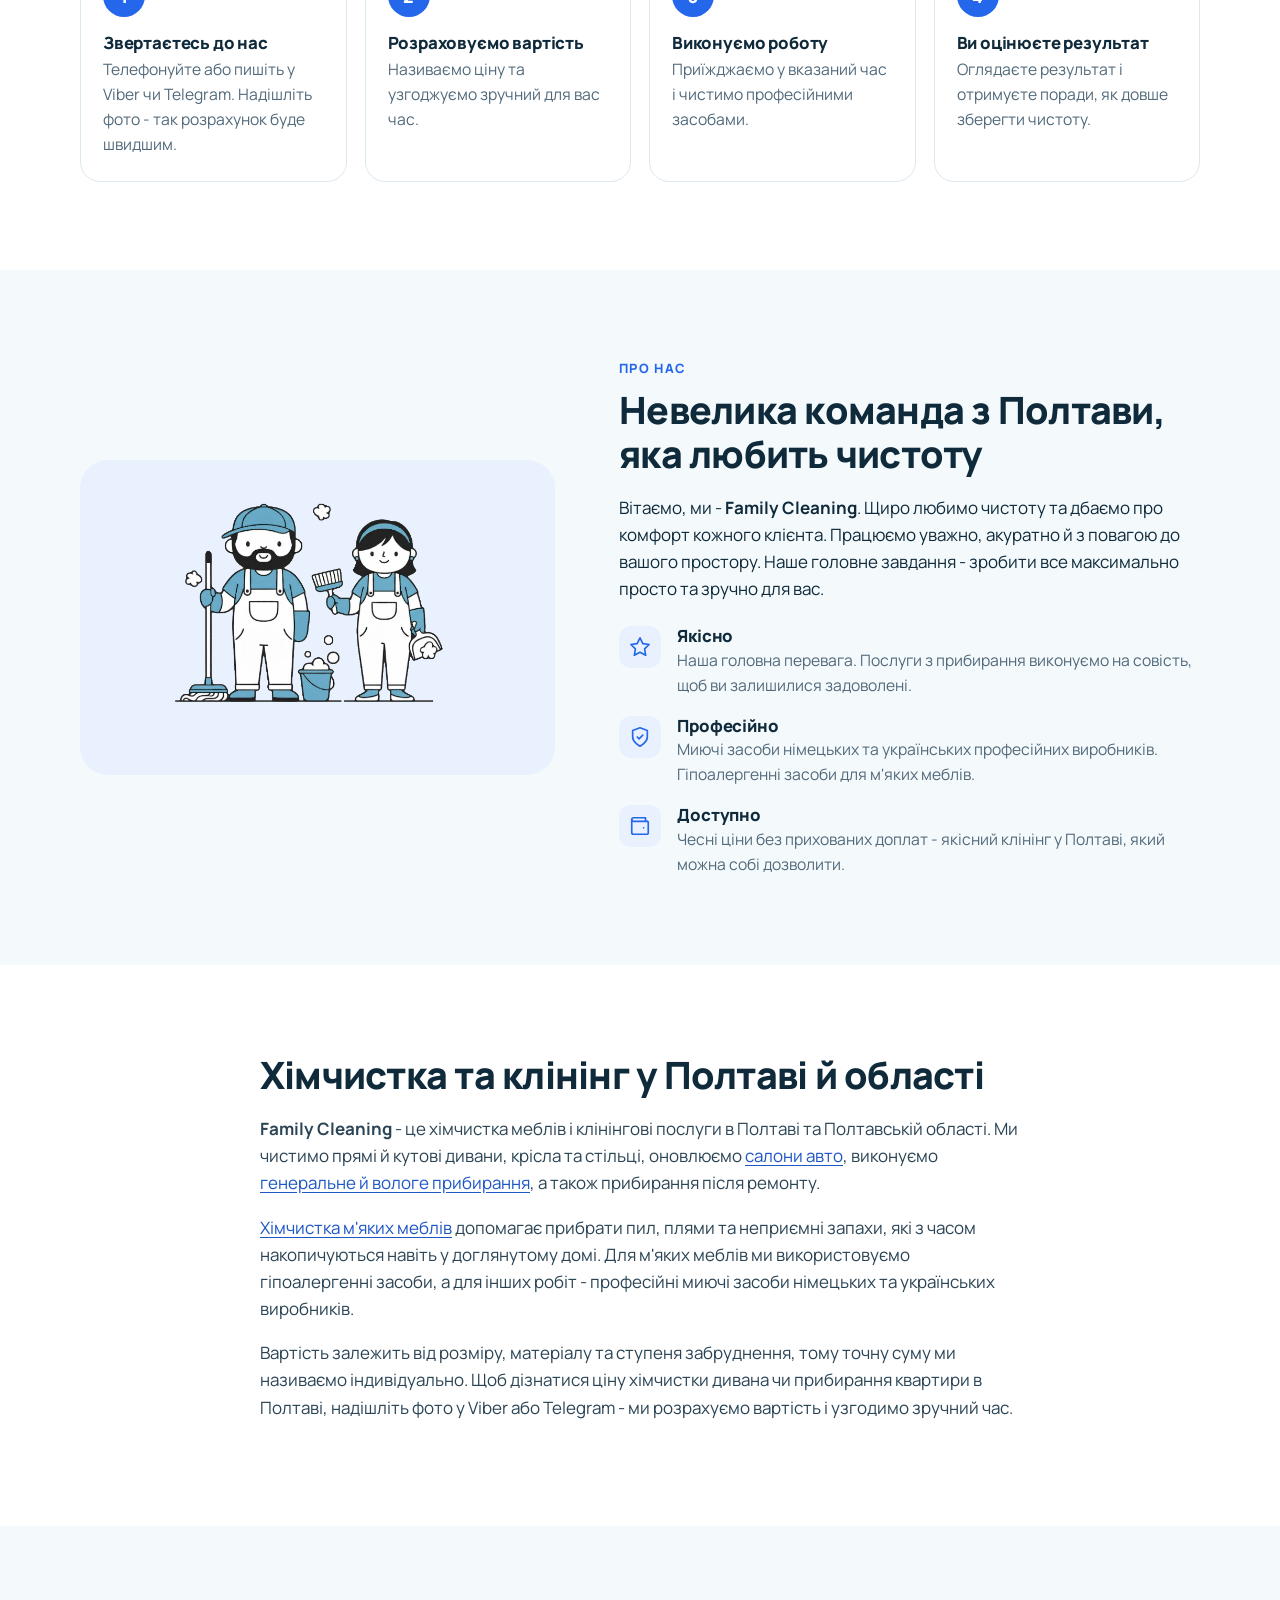
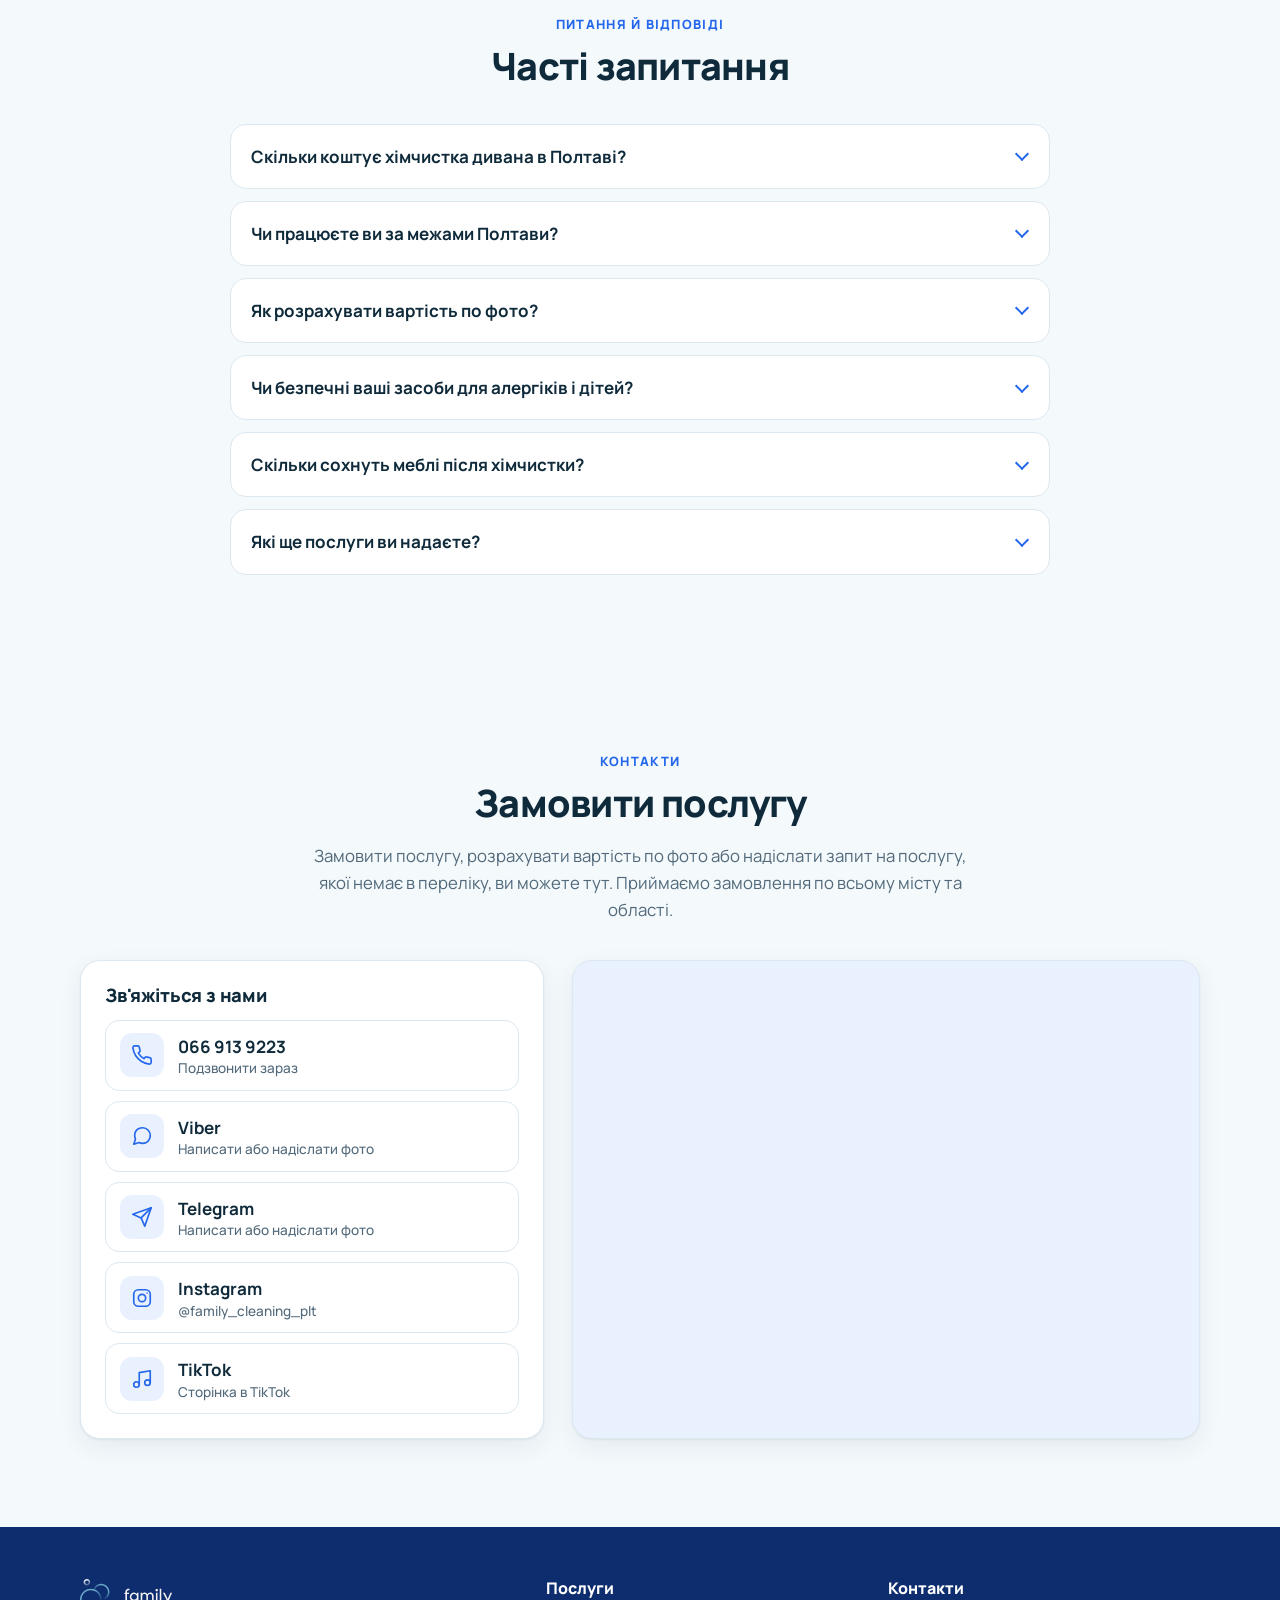
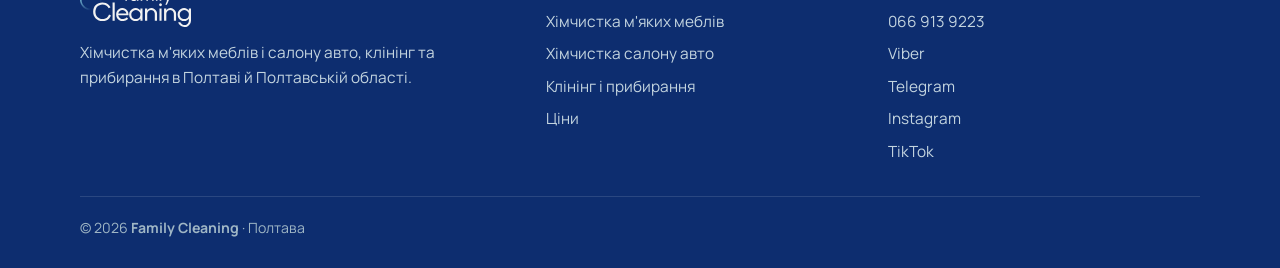
==== commit 4ebcf603: "Add files via upload" ====
--- a/index.html
+++ b/index.html
@@ -22,7 +22,7 @@
 <meta property="og:image:height" content="630">
 <meta property="og:image:alt" content="Family Cleaning - клінінг та хімчистка меблів у Полтаві">
 <meta name="twitter:card" content="summary_large_image">
-<meta name="theme-color" content="#2b7ba3">
+<meta name="theme-color" content="#2467eb">
 <meta name="google-site-verification" content="99--LuBpgoL34rDlay3CEURhuqWhSlvif_Wz9FNeY6w">
 <link rel="icon" href="img/favicon.ico" sizes="any">
 <link rel="icon" type="image/png" sizes="32x32" href="img/favicon-32x32.png">
--- a/css/style.css
+++ b/css/style.css
@@ -7,11 +7,12 @@
   --bg: #f4f9fc;
   --surface: #fff;
   --line: #dce8f0;
-  --brand: #2b7ba3;
-  --brand-dark: #1f6285;
-  --brand-deep: #174e6b;
-  --brand-soft: #e6f2f8;
-  --accent: #6aa8c8;
+  --brand: #2467eb;
+  --brand-dark: #1d56c7;
+  --brand-deep: #163f9e;
+  --brand-teal: #00938c;
+  --brand-soft: #e9f1fe;
+  --accent: #6f9cf2;
   --ok: #17936a;
   --radius: 20px;
   --shadow: 0 1px 2px rgba(15, 42, 58, .05), 0 8px 24px rgba(15, 42, 58, .07);
@@ -46,7 +47,7 @@
 a:hover { color: var(--brand-deep); }
 
 h1, h2, h3 { margin: 0 0 .5em; line-height: 1.15; letter-spacing: -.02em; font-weight: 800; }
-h1 { font-size: clamp(2rem, 7.4vw, 3.4rem); }
+h1 { font-size: clamp(2rem, 7.4vw, 3.4rem); text-wrap: balance; }
 h2 { font-size: clamp(1.6rem, 4.6vw, 2.35rem); }
 h3 { font-size: 1.15rem; letter-spacing: -.01em; }
 p { margin: 0 0 1em; }
@@ -79,7 +80,7 @@
   border: 2px solid transparent; cursor: pointer;
   transition: background .2s, color .2s, border-color .2s, transform .2s, box-shadow .2s;
 }
-.btn--primary { background: var(--brand); color: #fff; box-shadow: 0 8px 18px rgba(43, 123, 163, .3); }
+.btn--primary { background: var(--brand); color: #fff; box-shadow: 0 8px 18px rgba(36, 103, 235, .3); }
 .btn--primary:hover { background: var(--brand-dark); color: #fff; transform: translateY(-1px); }
 .btn--ghost { background: #fff; color: var(--brand-dark); border-color: var(--line); }
 .btn--ghost:hover { border-color: var(--accent); background: var(--brand-soft); color: var(--brand-deep); }
@@ -148,7 +149,7 @@
 .hero-bg { position: absolute; inset: 0; width: 100%; height: 100%; object-fit: cover; z-index: -3; }
 .hero-shade {
   position: absolute; inset: 0; z-index: -2;
-  background: linear-gradient(105deg, rgba(10, 38, 56, .9) 0%, rgba(23, 78, 107, .7) 50%, rgba(23, 78, 107, .2) 100%);
+  background: linear-gradient(105deg, rgb(13 66 171) 0%, rgb(23 76 187 / 75%) 50%, rgb(0 147 140 / 10%) 100%);
 }
 .hero-shade::before {
   content: ""; position: absolute; inset: 0; background: url(../img/patt.webp) center / 420px repeat;
@@ -235,7 +236,7 @@
 .card-feature {
   position: relative; display: flex; flex-direction: column; align-items: flex-start; gap: 10px;
   padding: 28px; border-radius: var(--radius); color: #fff;
-  background: linear-gradient(150deg, var(--brand) 0%, var(--brand-deep) 100%);
+  background: linear-gradient(150deg, var(--brand) 0%, var(--brand-teal) 100%);
   box-shadow: var(--shadow);
 }
 .card-feature .tile-ico { background: rgba(255, 255, 255, .16); color: #fff; width: 52px; height: 52px; border-radius: 16px; }
@@ -420,7 +421,7 @@
 @media (min-width: 700px) { .related { grid-template-columns: repeat(2, 1fr); } }
 
 /* ===== Footer ===== */
-.site-footer { background: #0b2231; color: #c3d4df; padding: 52px 0 calc(104px + env(safe-area-inset-bottom)); font-size: .96rem; }
+.site-footer { background: #0d2d6f; color: #c3d4df; padding: 52px 0 calc(104px + env(safe-area-inset-bottom)); font-size: .96rem; }
 .footer-grid { display: grid; gap: 30px; }
 .site-footer img { height: 48px; width: auto; margin-bottom: 14px; }
 .site-footer h2 { font-size: 1rem; letter-spacing: 0; color: #fff; margin-bottom: 12px; }
